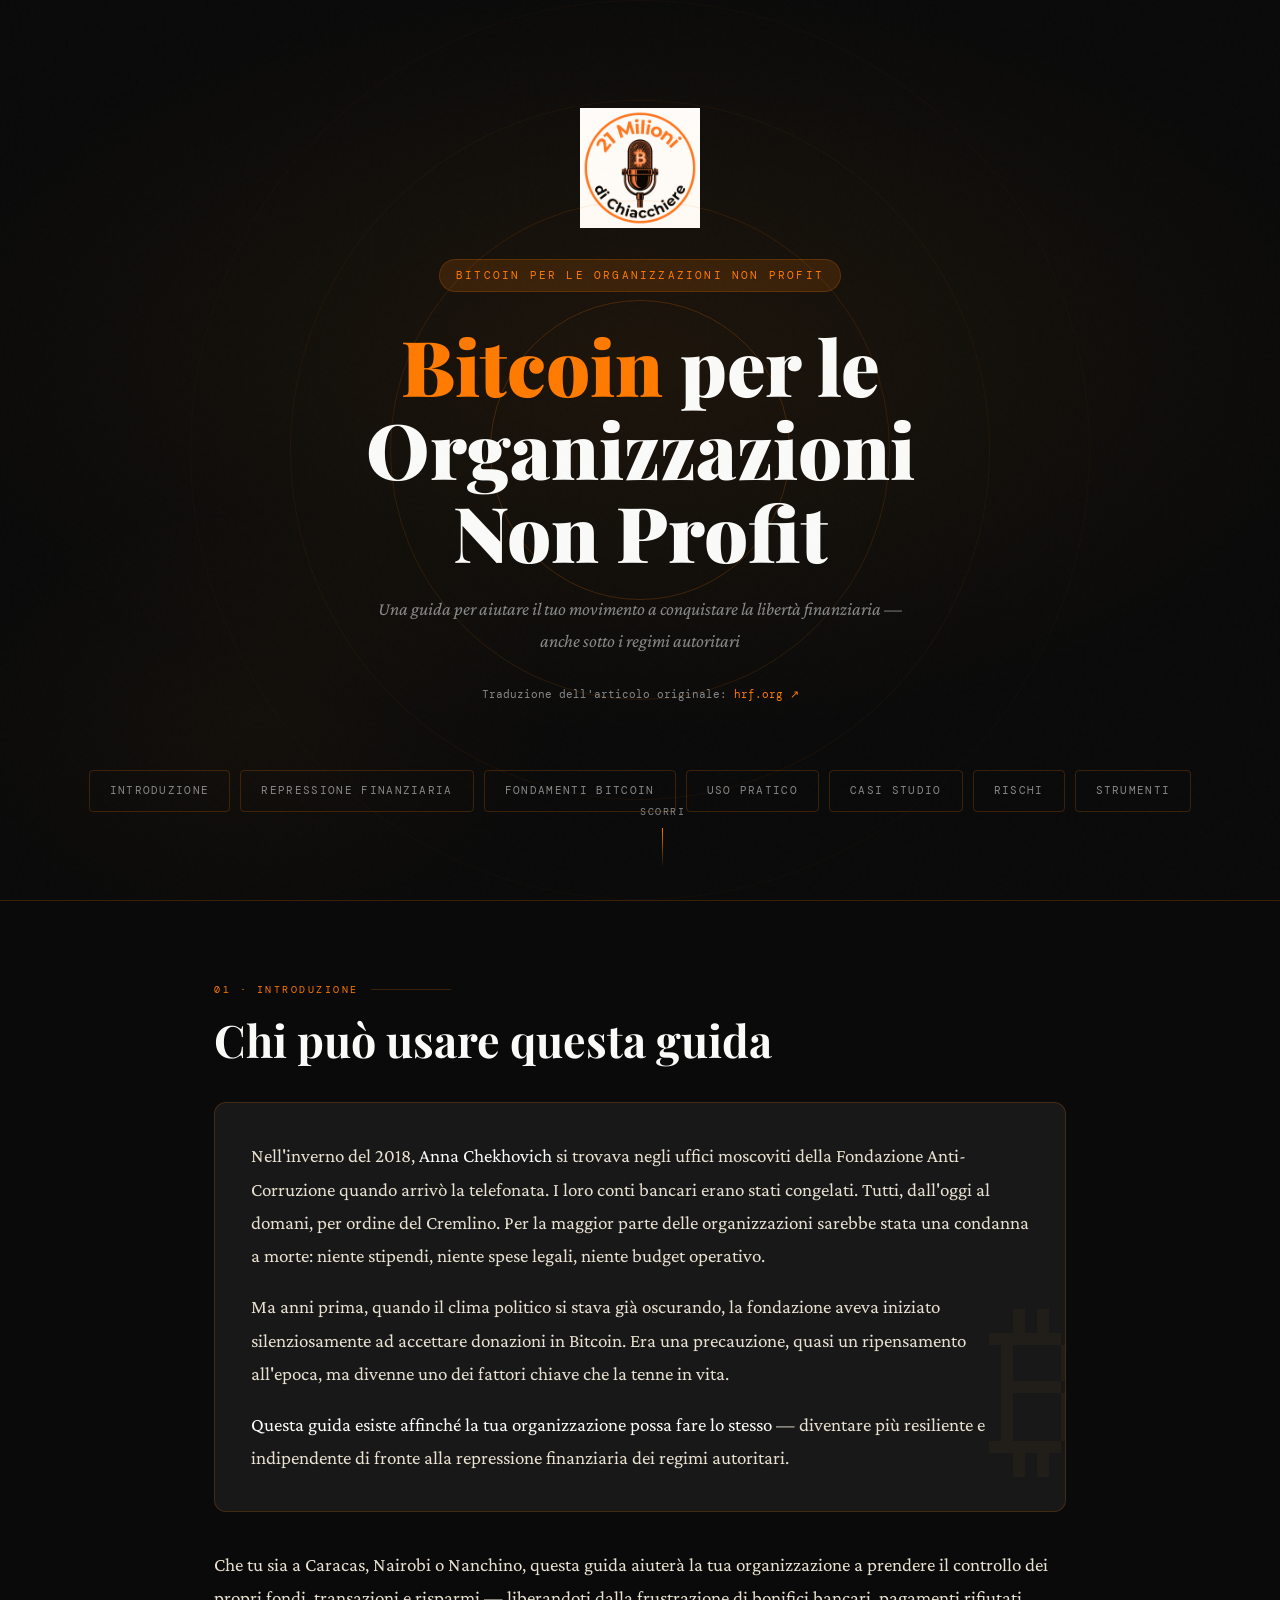
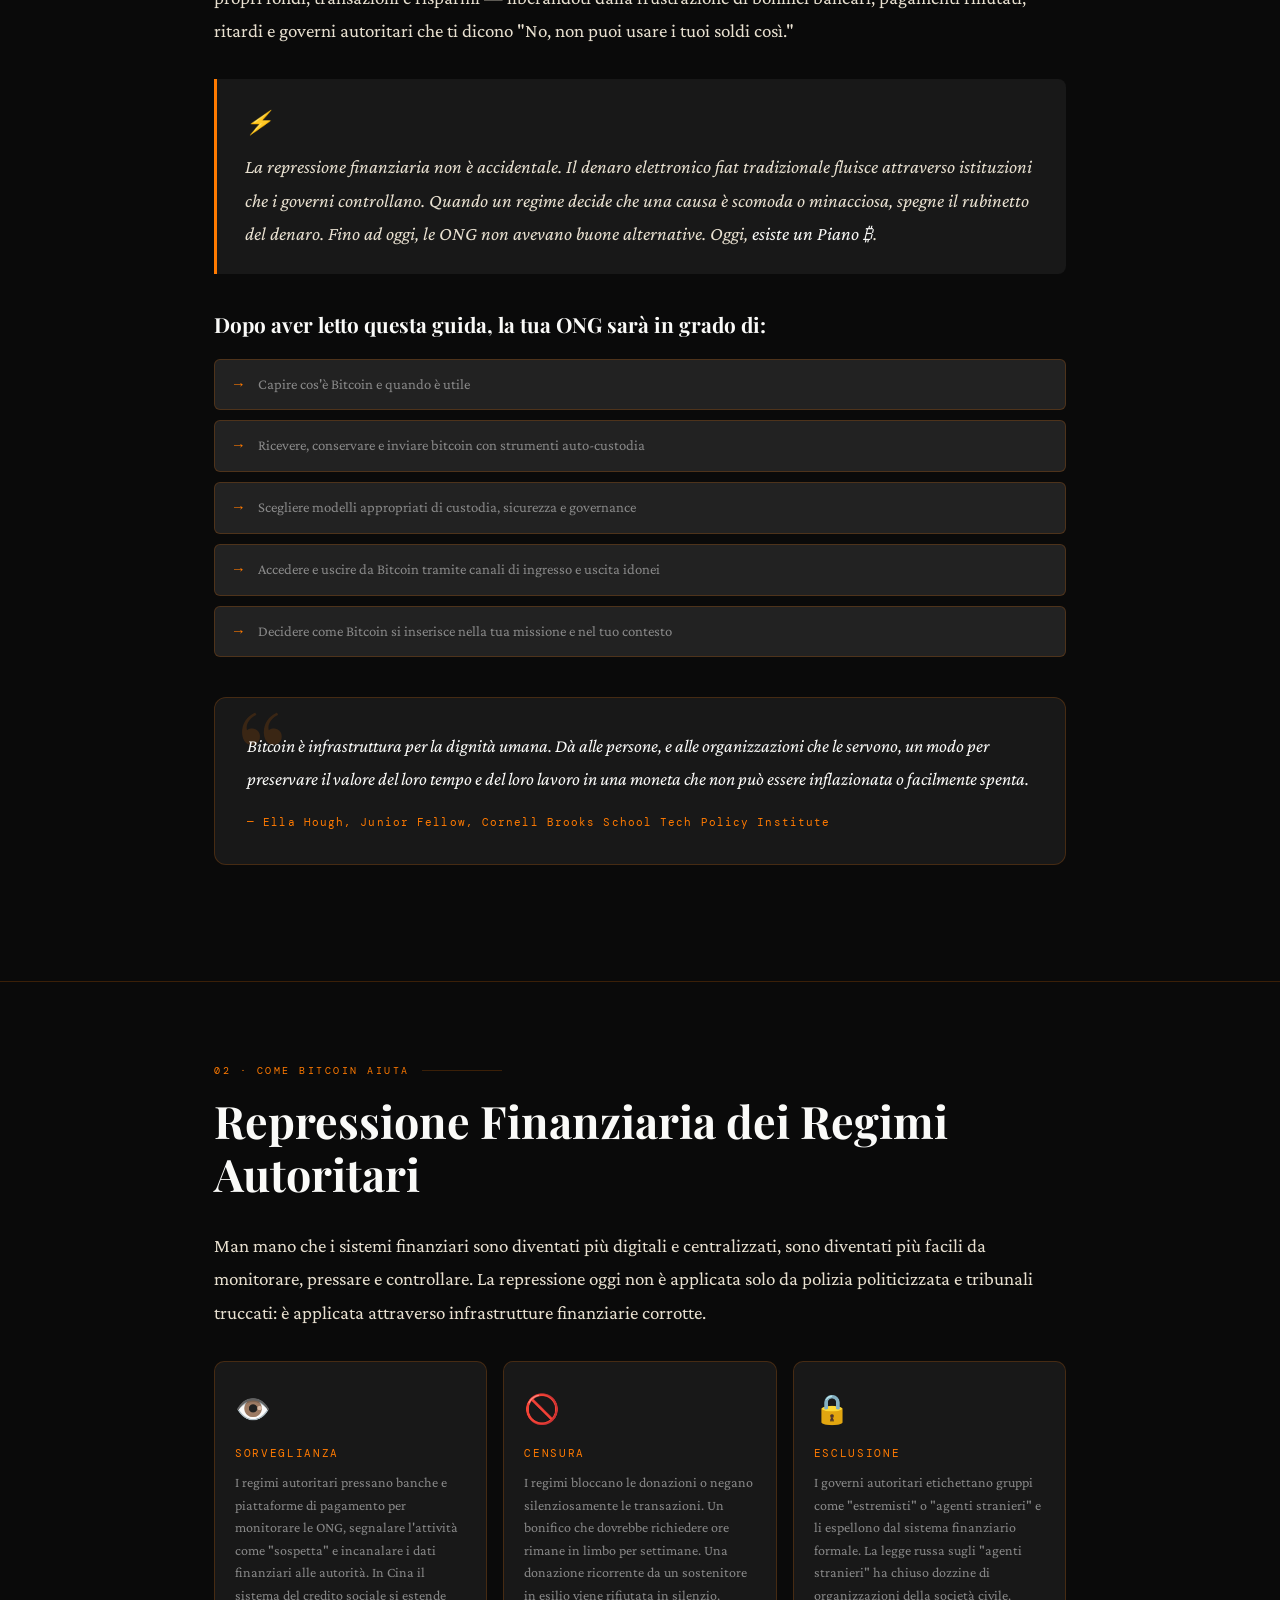
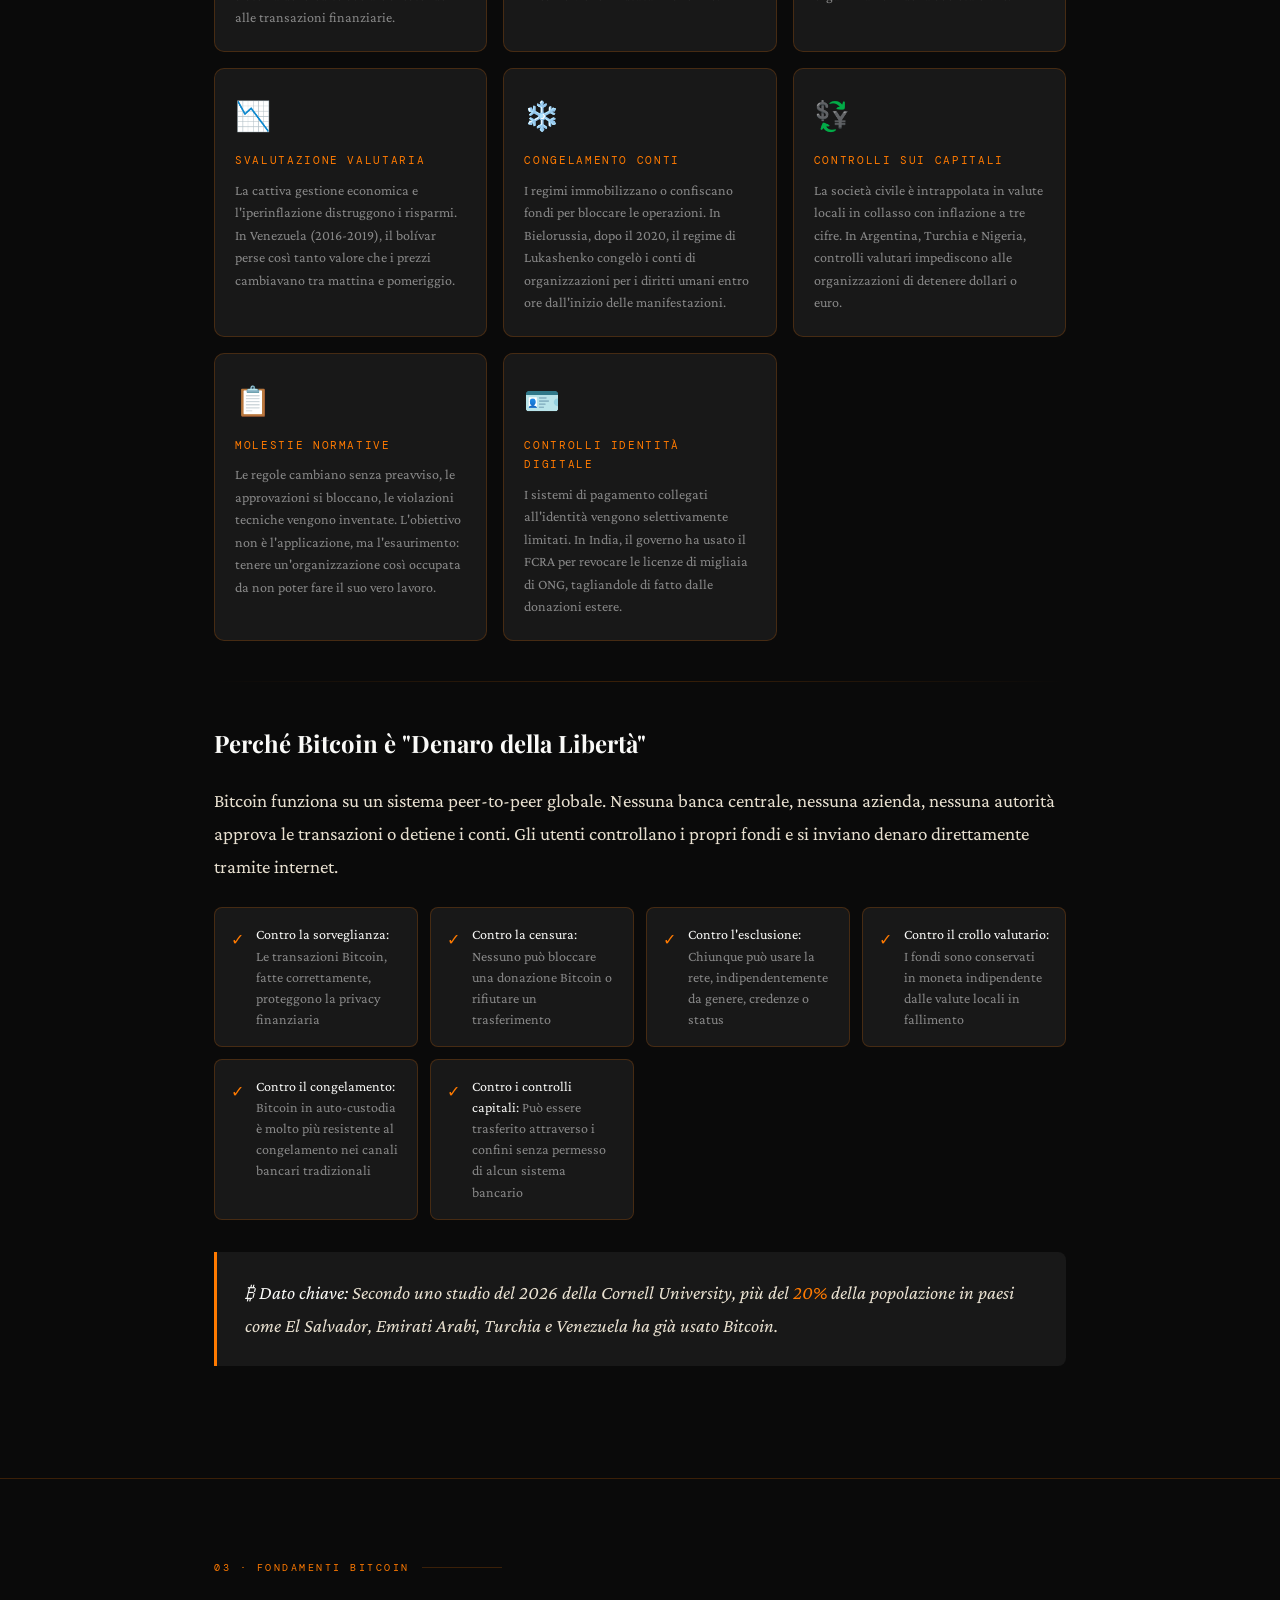
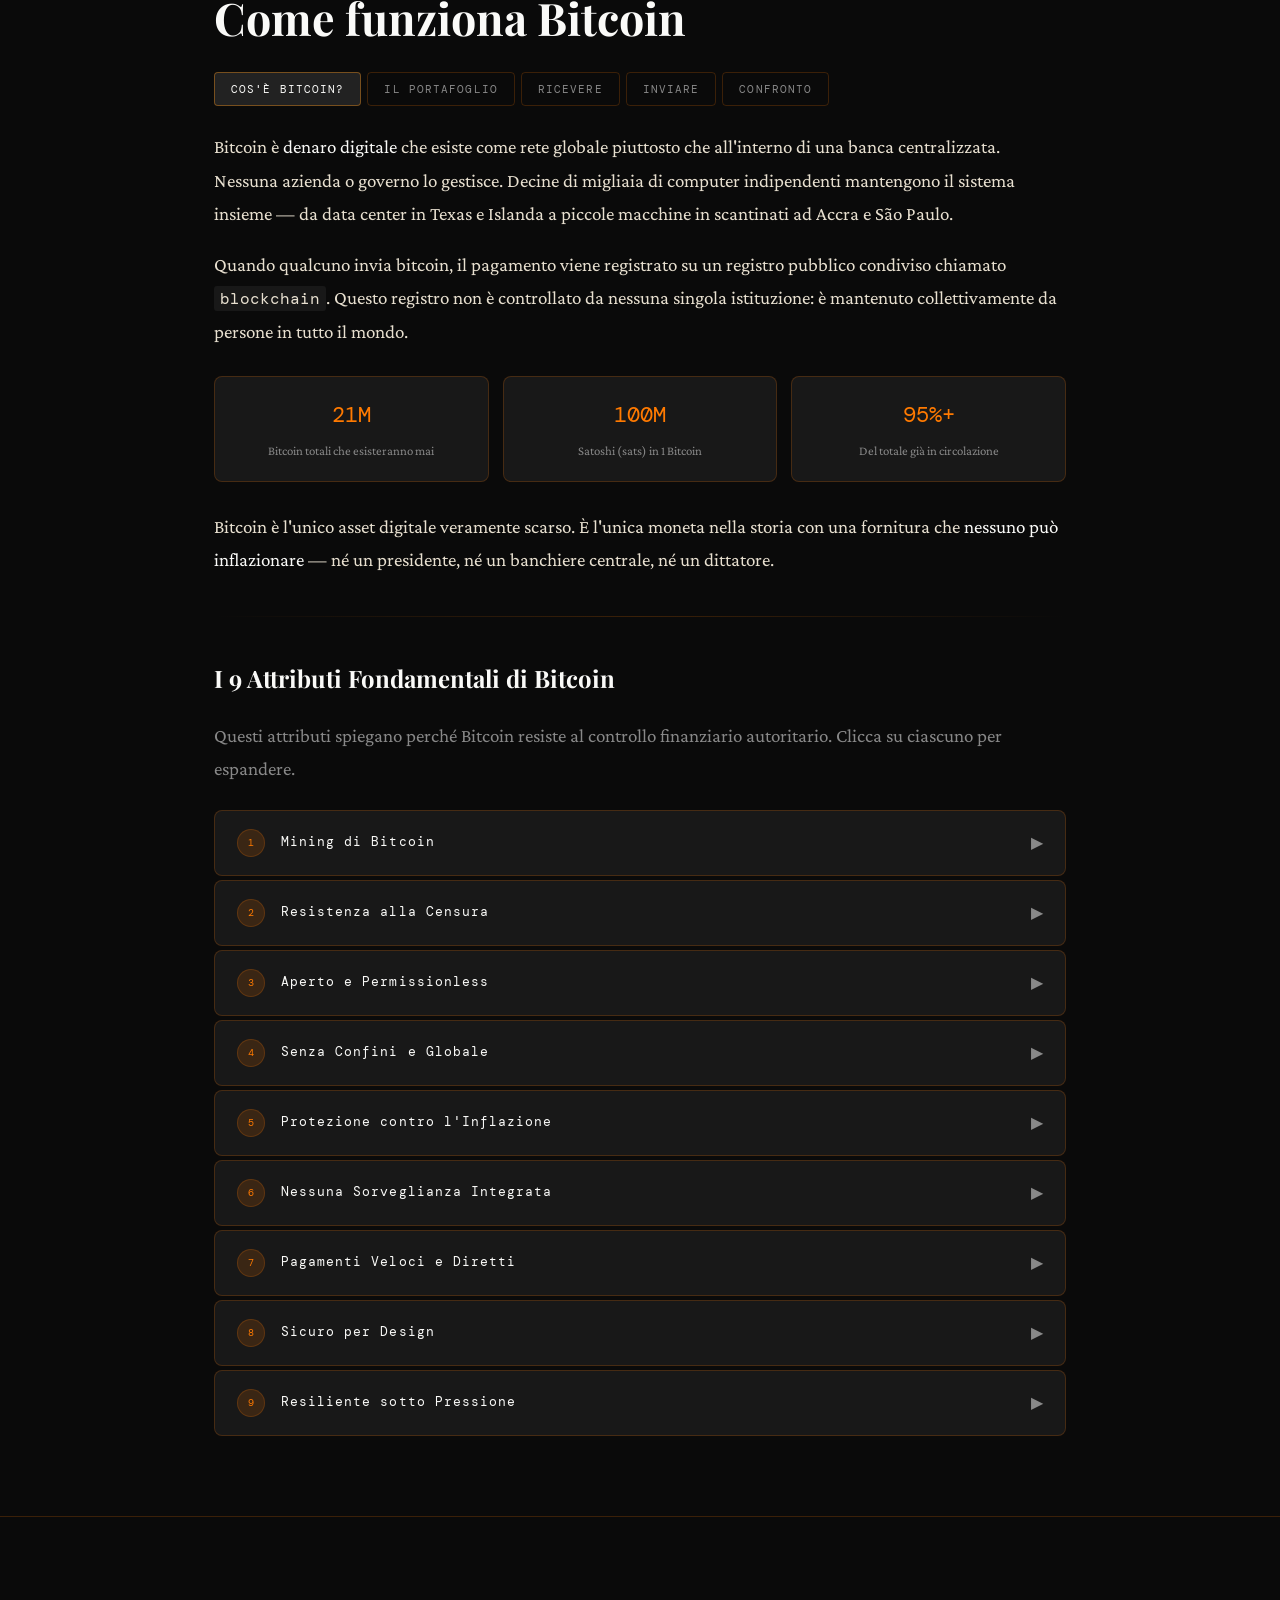
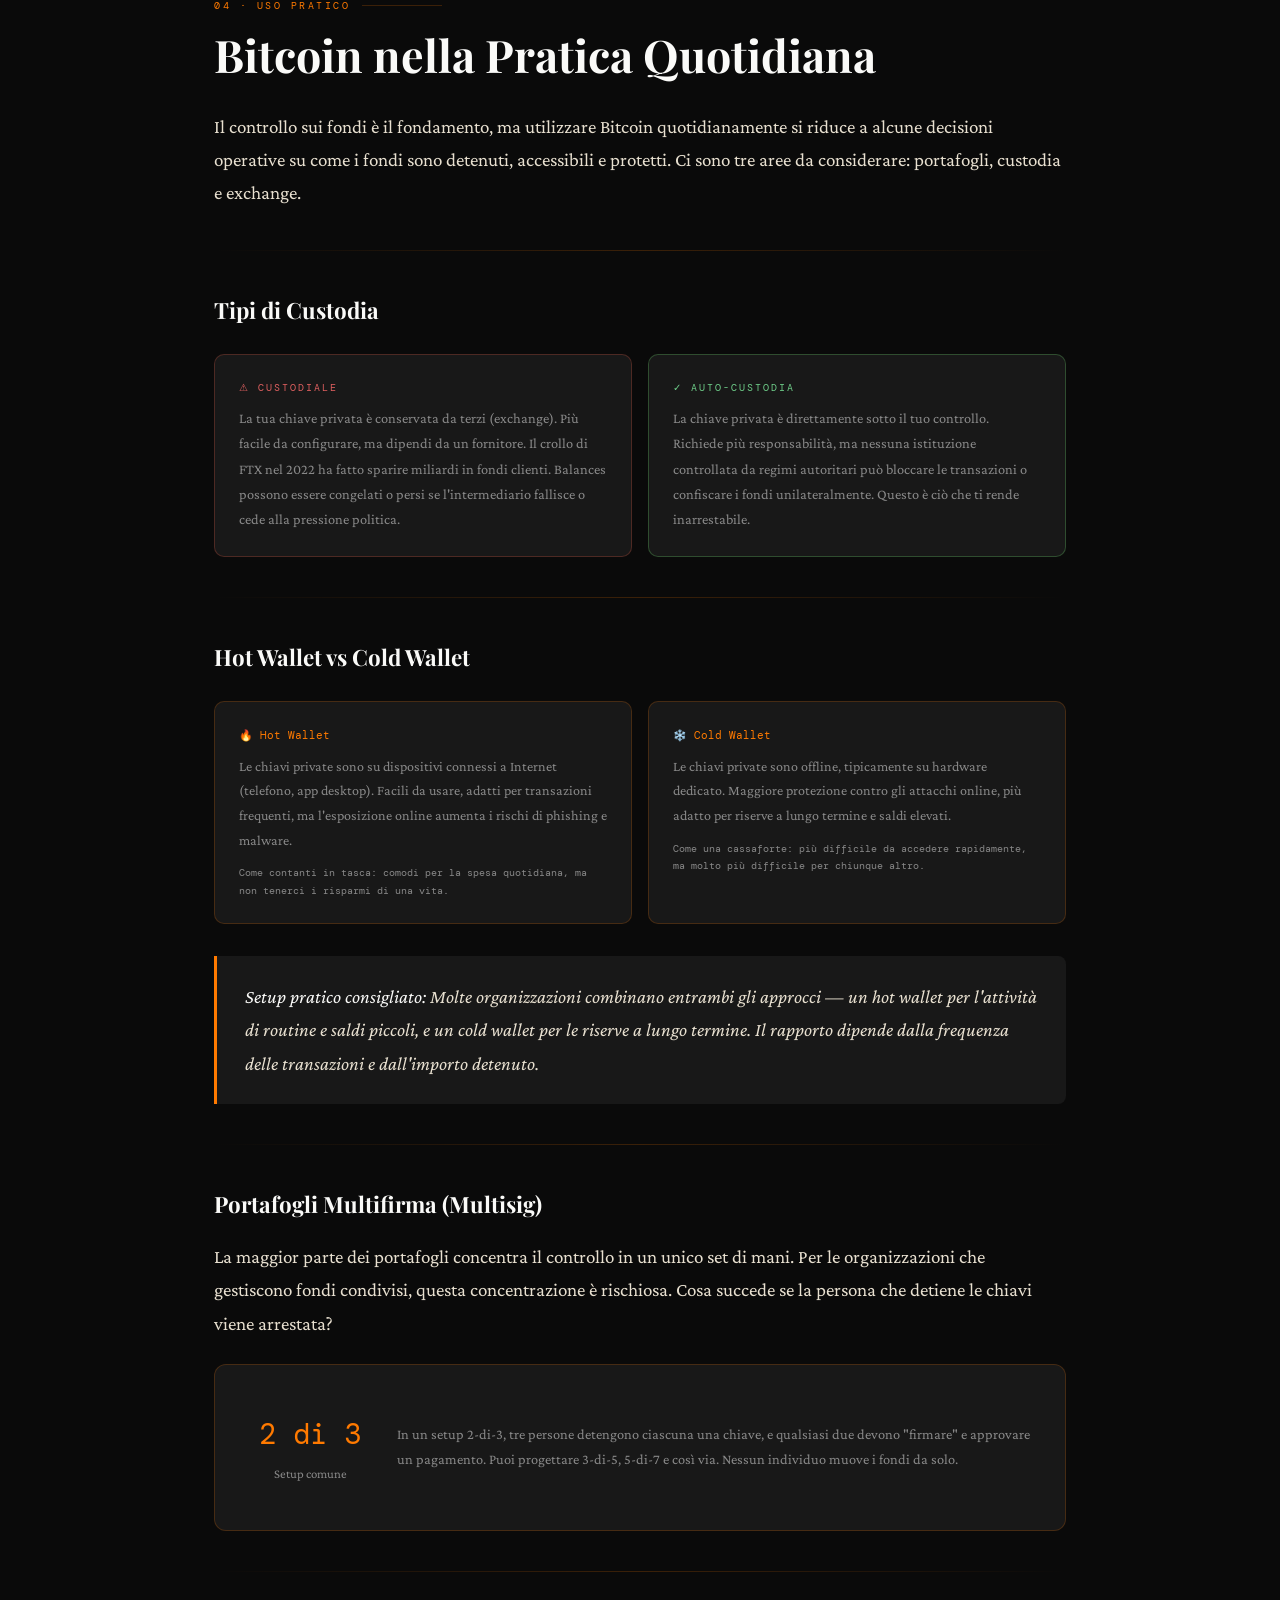
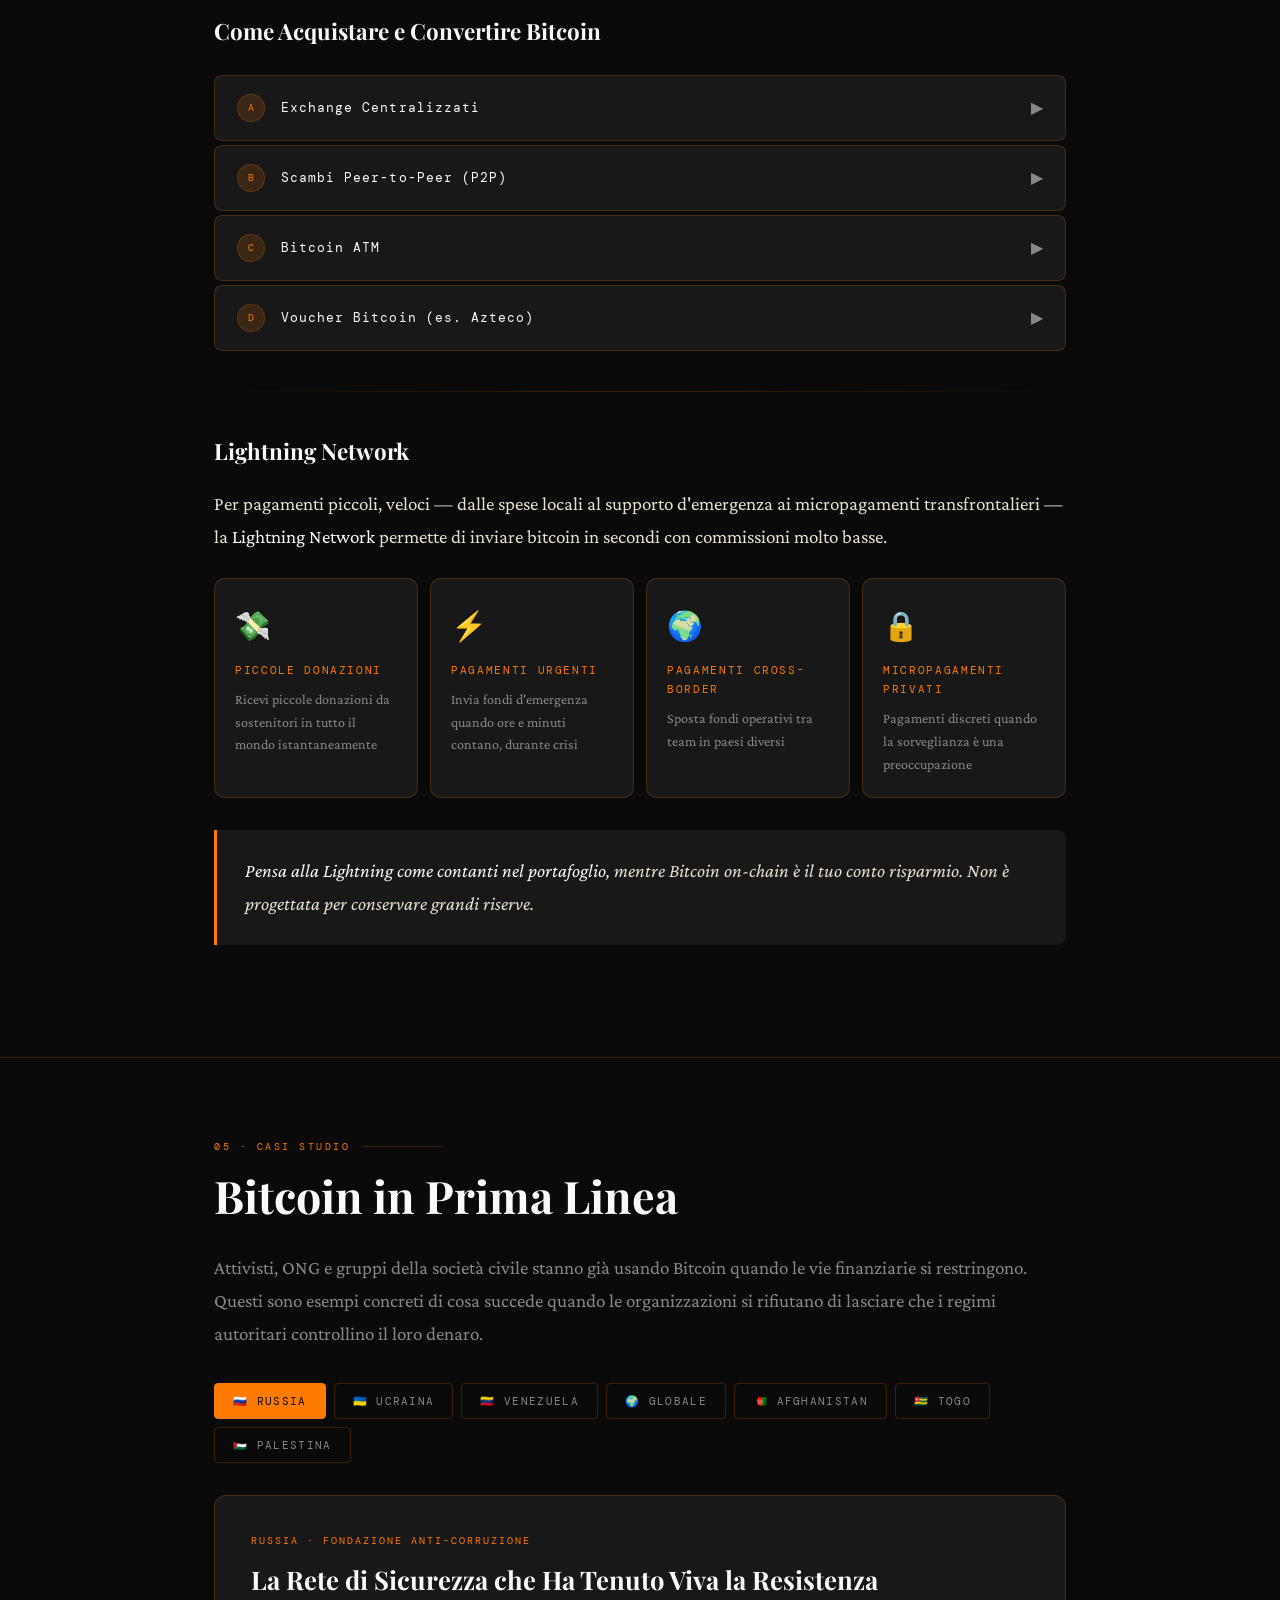
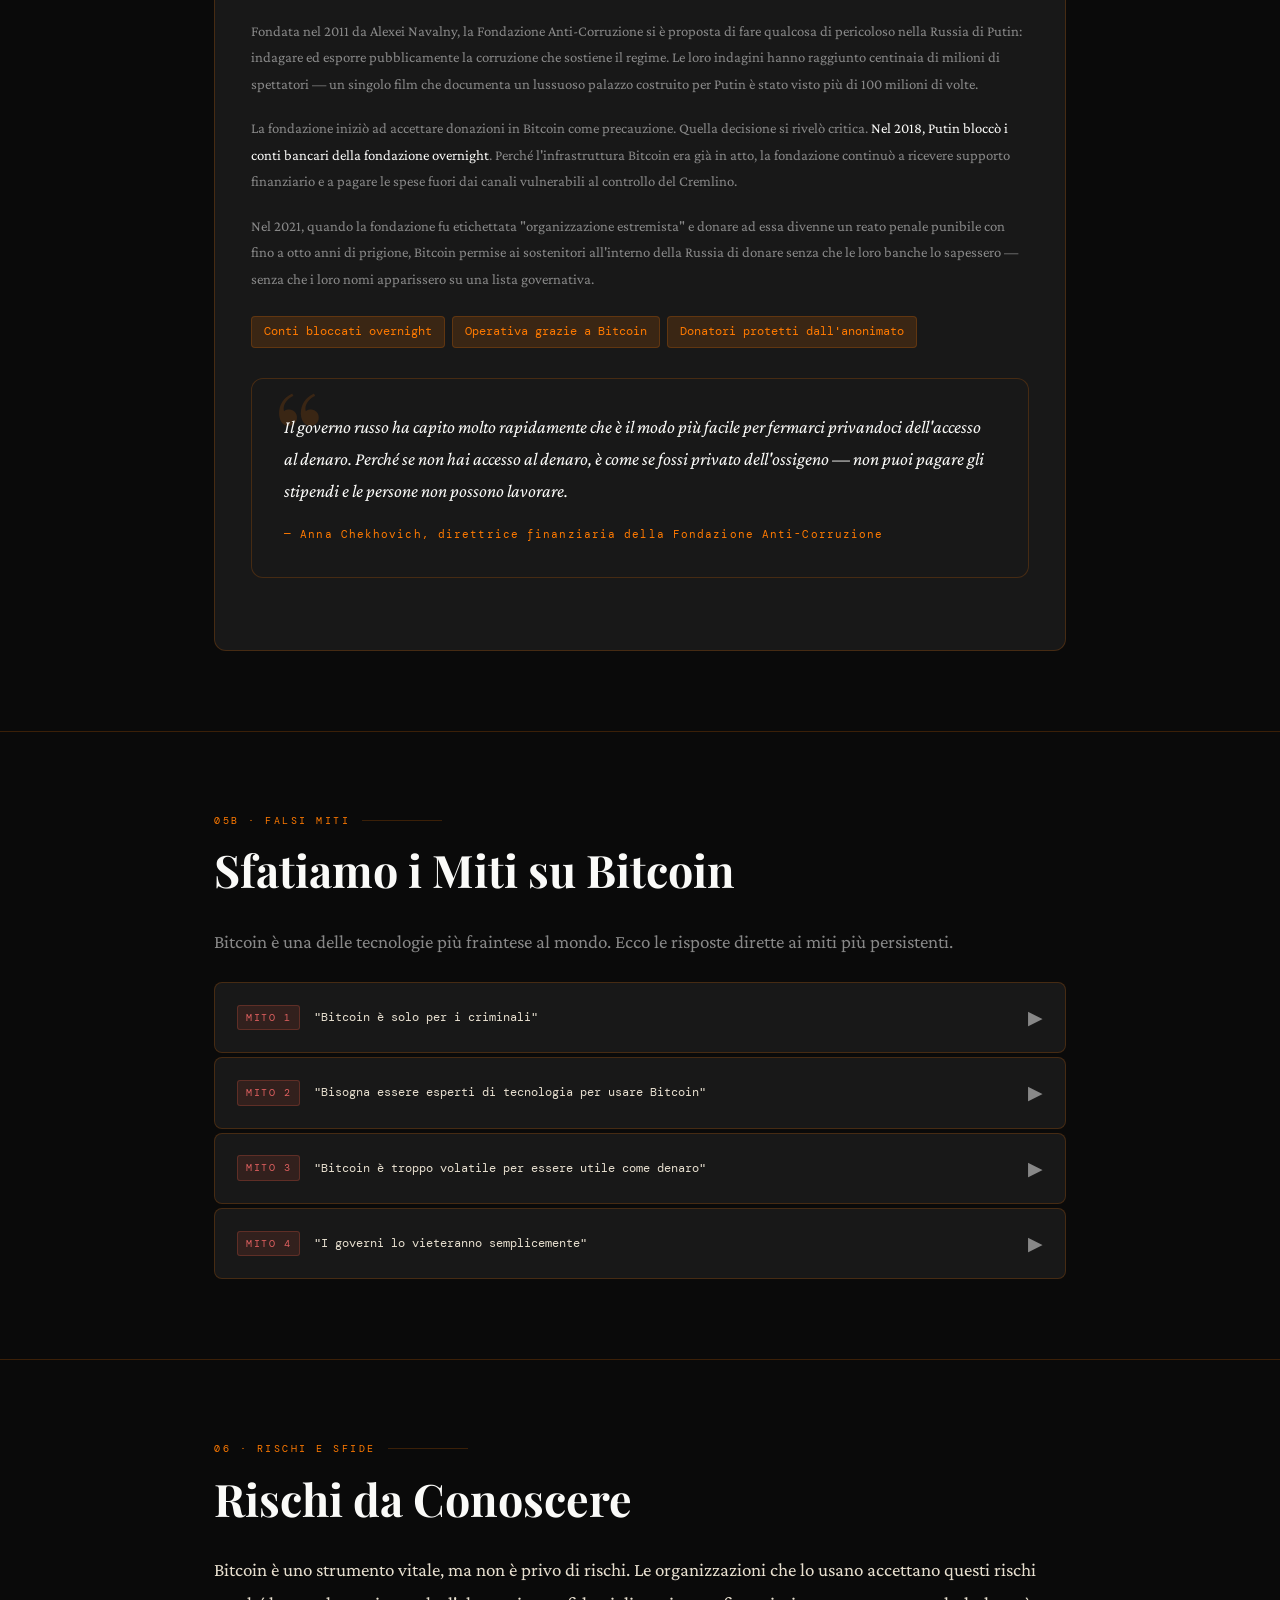
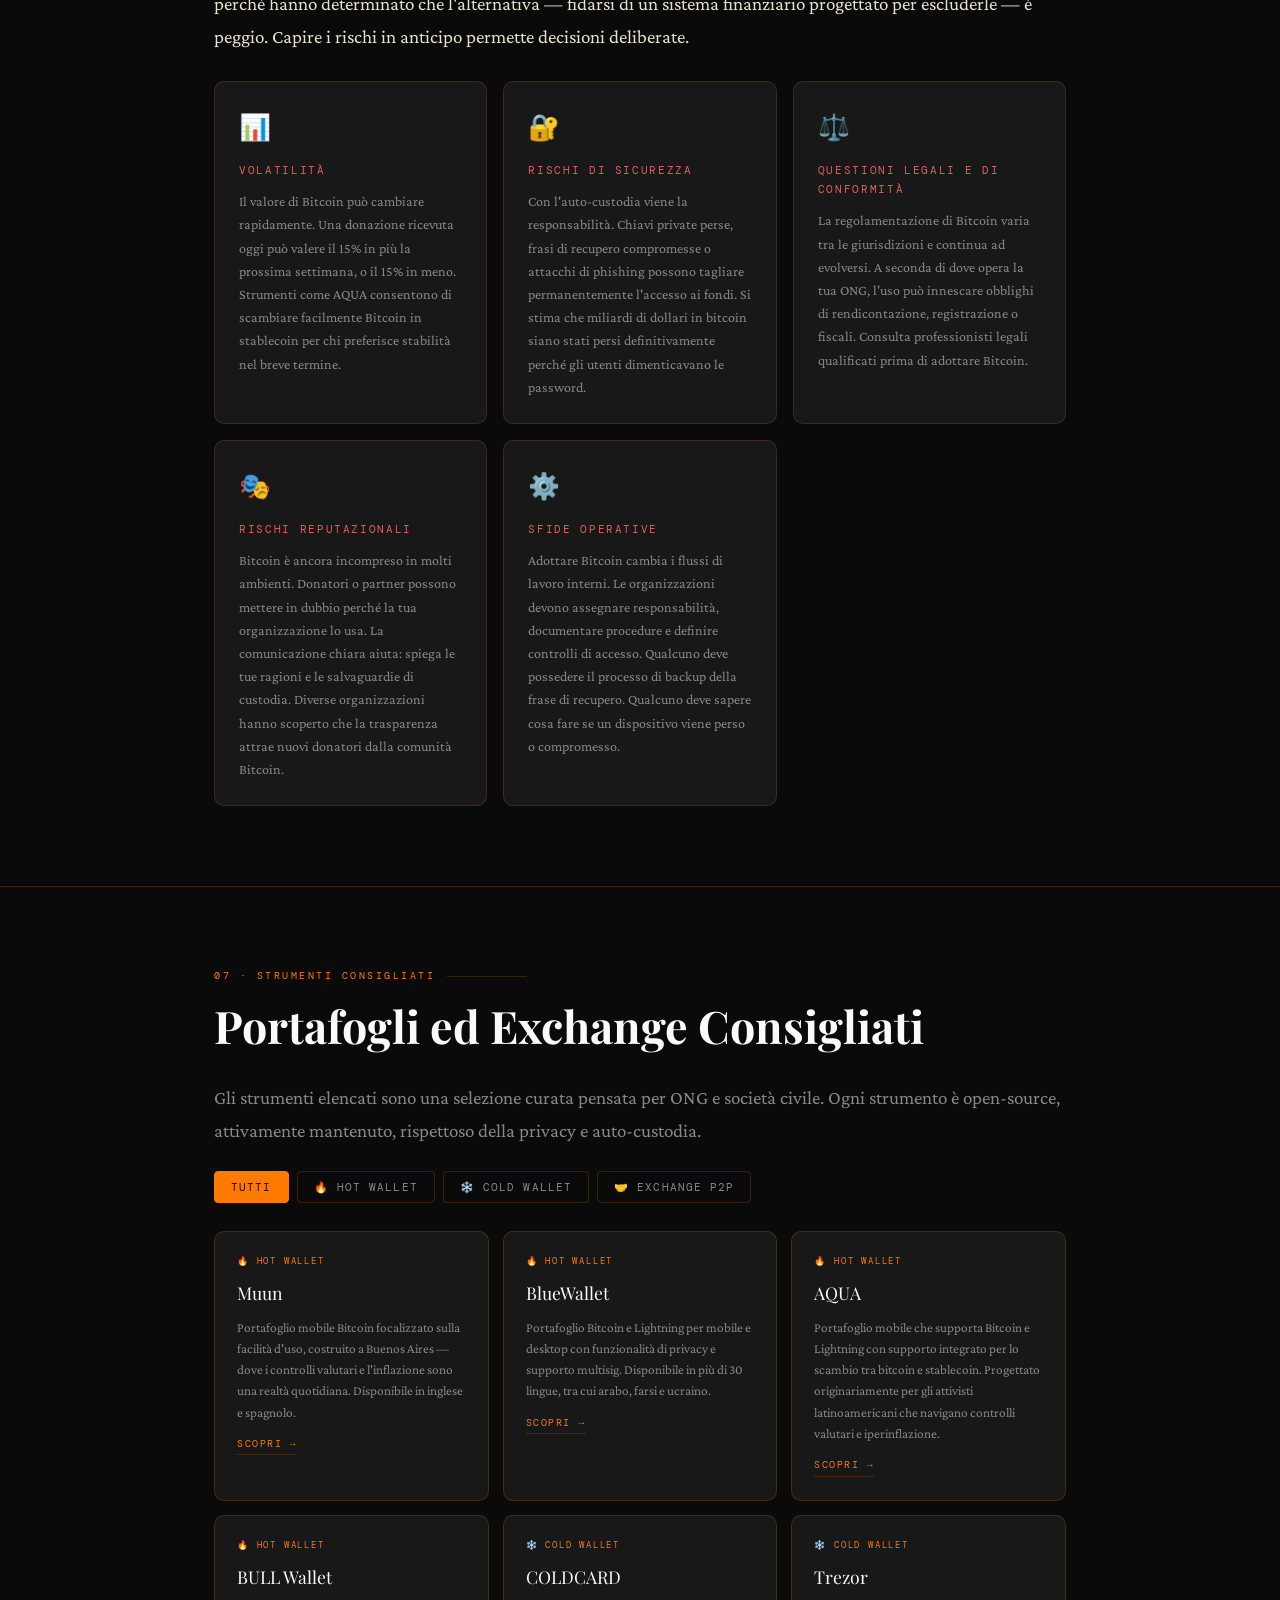
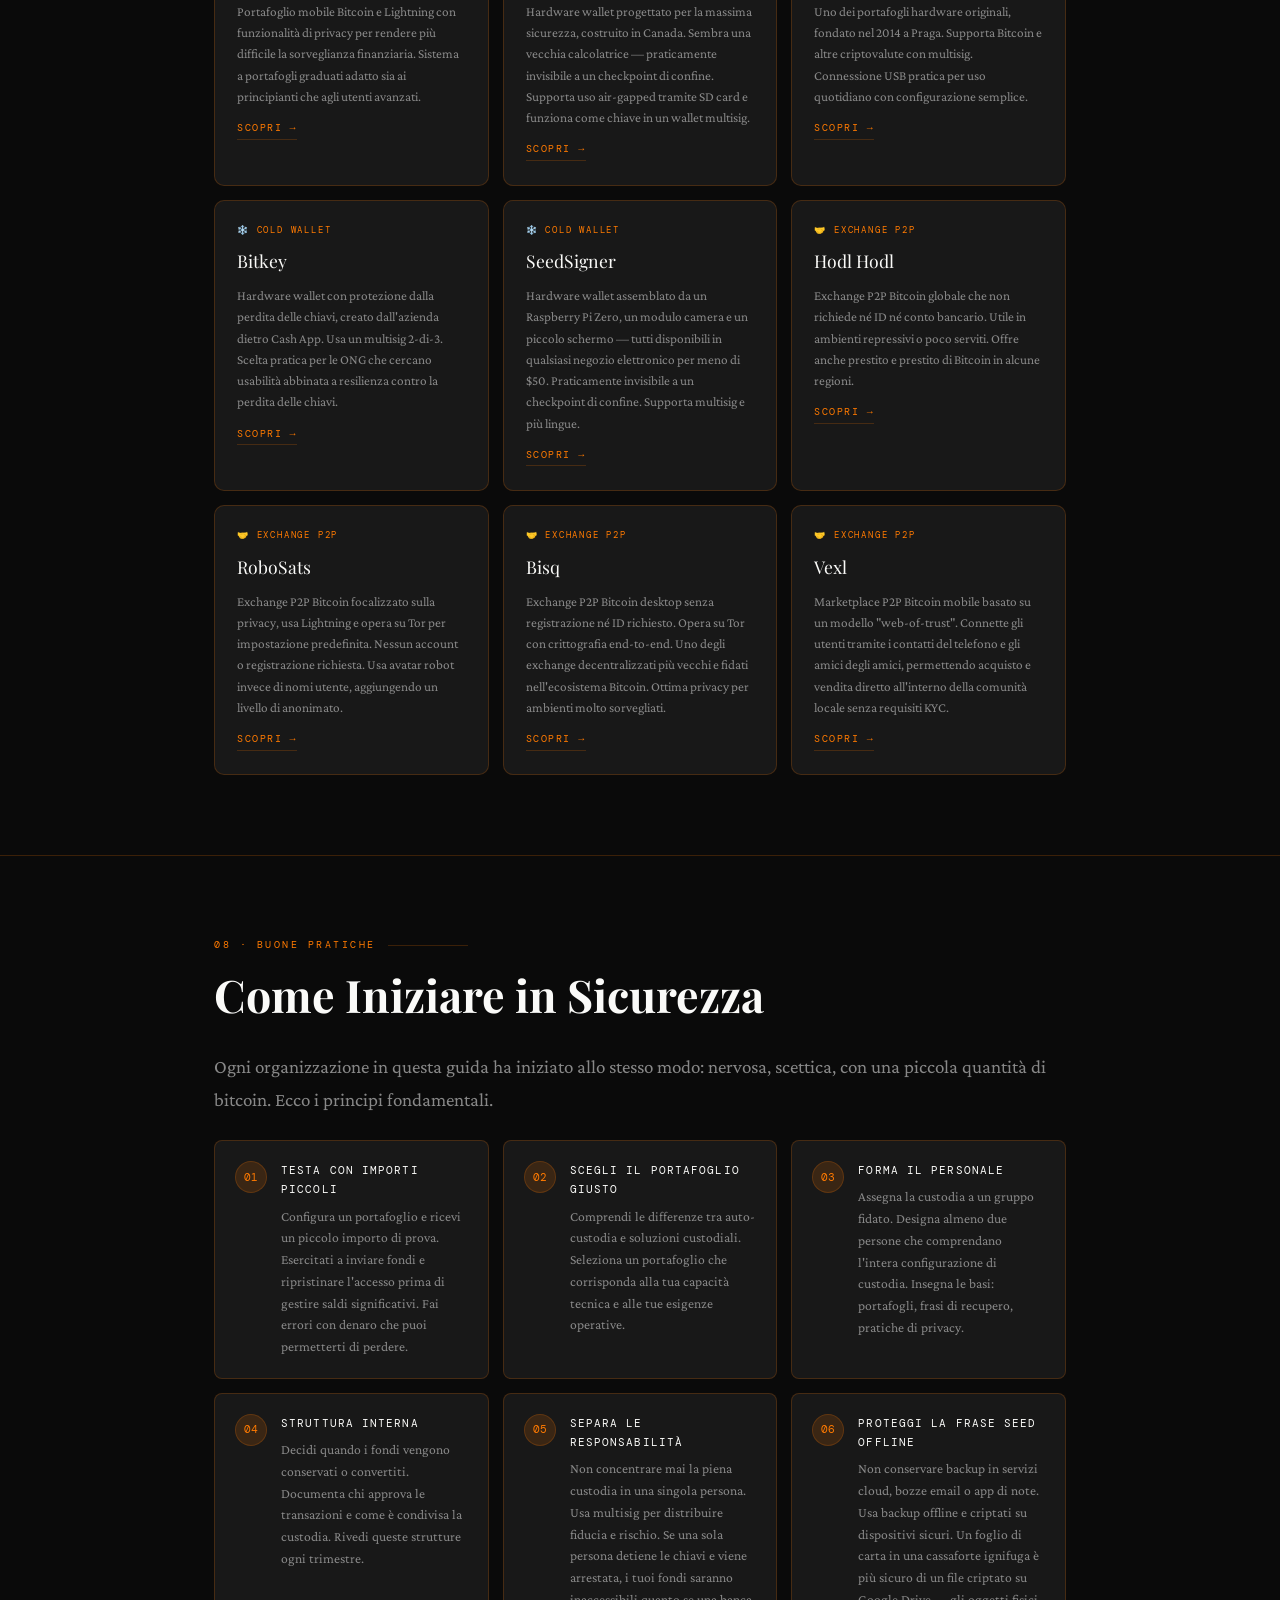
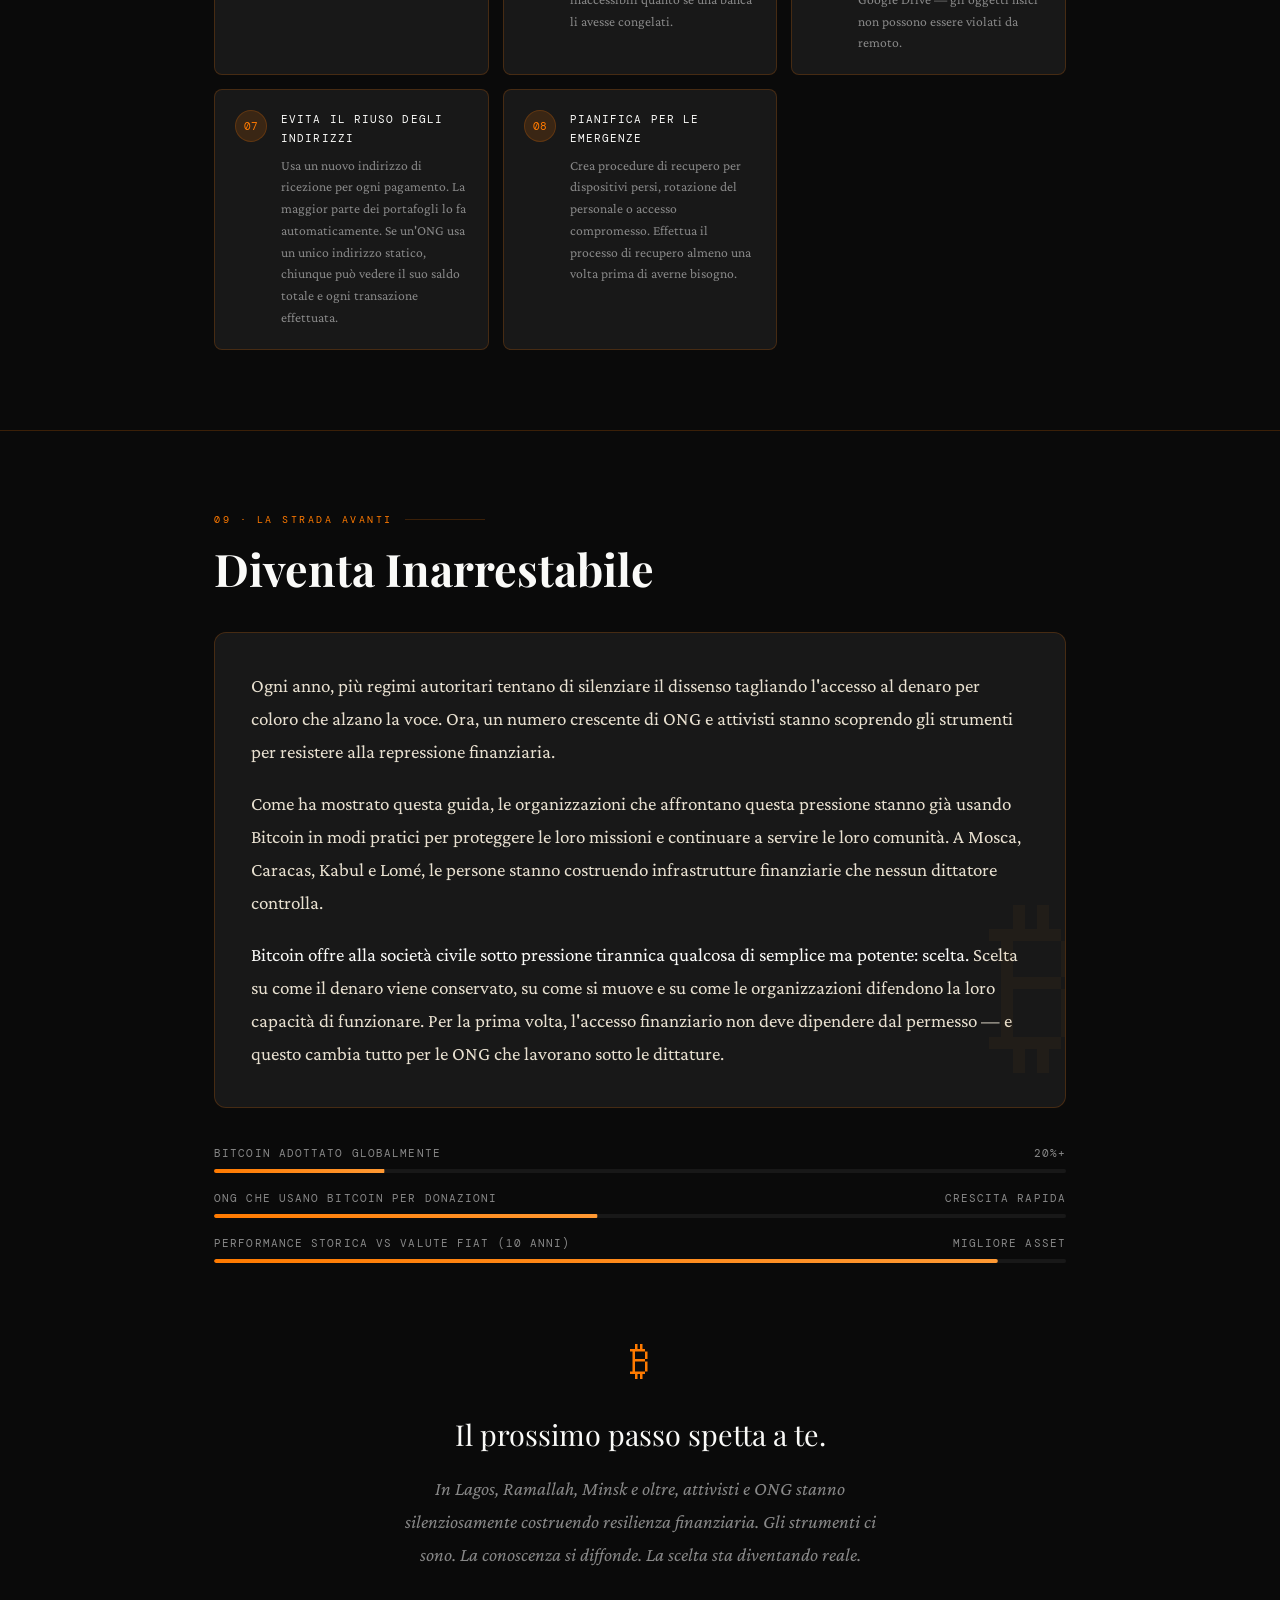
==== bitcoin-per-non-profit.html @ cdd96180 "bitcoin per non profit" ====
<!DOCTYPE html>
<html lang="it">
<head>
<meta charset="UTF-8">
<meta name="viewport" content="width=device-width, initial-scale=1.0">
<title>Bitcoin per le Organizzazioni Non Profit — Guida alla Libertà Finanziaria</title>
<link href="https://fonts.googleapis.com/css2?family=Playfair+Display:wght@400;700;900&family=DM+Mono:wght@300;400;500&family=Crimson+Pro:ital,wght@0,300;0,400;1,300&display=swap" rel="stylesheet">
<style>
  :root {
    --gold: #FF7A00;
    --gold-light: #FF9933;
    --gold-dim: rgba(255,122,0,0.15);
    --black: #0A0A0A;
    --dark: #111111;
    --surface: #181818;
    --surface2: #222222;
    --border: rgba(255,122,0,0.2);
    --text: #E8E0D0;
    --text-muted: #888;
    --white: #FAFAF8;
  }

  *, *::before, *::after { box-sizing: border-box; margin: 0; padding: 0; }

  html { scroll-behavior: smooth; }

  body {
    background: var(--black);
    color: var(--text);
    font-family: 'Crimson Pro', Georgia, serif;
    font-size: 19px;
    line-height: 1.75;
    overflow-x: hidden;
  }

  /* NOISE OVERLAY */
  body::before {
    content: '';
    position: fixed;
    inset: 0;
    background-image: url("data:image/svg+xml,%3Csvg viewBox='0 0 256 256' xmlns='http://www.w3.org/2000/svg'%3E%3Cfilter id='noise'%3E%3CfeTurbulence type='fractalNoise' baseFrequency='0.9' numOctaves='4' stitchTiles='stitch'/%3E%3C/filter%3E%3Crect width='100%25' height='100%25' filter='url(%23noise)' opacity='0.04'/%3E%3C/svg%3E");
    pointer-events: none;
    z-index: 9999;
    opacity: 0.4;
  }

  /* HERO */
  .hero {
    min-height: 100vh;
    display: flex;
    flex-direction: column;
    align-items: center;
    justify-content: center;
    position: relative;
    padding: 80px 24px 60px;
    text-align: center;
    overflow: hidden;
  }

  .hero-bg {
    position: absolute;
    inset: 0;
    background: 
      radial-gradient(ellipse 80% 60% at 50% 40%, rgba(247,147,26,0.08) 0%, transparent 70%),
      radial-gradient(ellipse 40% 40% at 20% 80%, rgba(247,147,26,0.04) 0%, transparent 60%);
  }

  .hero-rings {
    position: absolute;
    inset: 0;
    display: flex;
    align-items: center;
    justify-content: center;
    pointer-events: none;
  }

  .ring {
    position: absolute;
    border-radius: 50%;
    border: 1px solid var(--border);
    animation: pulse-ring 8s ease-in-out infinite;
  }
  .ring:nth-child(1) { width: 300px; height: 300px; animation-delay: 0s; }
  .ring:nth-child(2) { width: 500px; height: 500px; animation-delay: 1s; opacity: 0.6; }
  .ring:nth-child(3) { width: 700px; height: 700px; animation-delay: 2s; opacity: 0.3; }
  .ring:nth-child(4) { width: 900px; height: 900px; animation-delay: 3s; opacity: 0.15; }

  @keyframes pulse-ring {
    0%, 100% { transform: scale(1); opacity: var(--base-opacity, 0.5); }
    50% { transform: scale(1.03); }
  }

  .hero-badge {
    font-family: 'DM Mono', monospace;
    font-size: 11px;
    letter-spacing: 0.2em;
    text-transform: uppercase;
    color: var(--gold);
    border: 1px solid var(--border);
    padding: 6px 16px;
    border-radius: 20px;
    margin-bottom: 32px;
    background: var(--gold-dim);
    position: relative;
    z-index: 1;
    animation: fadeUp 0.8s ease forwards;
    opacity: 0;
  }

  .hero h1 {
    font-family: 'Playfair Display', serif;
    font-size: clamp(2.4rem, 6vw, 5rem);
    font-weight: 900;
    line-height: 1.08;
    color: var(--white);
    position: relative;
    z-index: 1;
    animation: fadeUp 0.8s ease 0.2s forwards;
    opacity: 0;
    max-width: 820px;
  }

  .hero h1 span { color: var(--gold); }

  .hero-subtitle {
    font-size: 1.15rem;
    color: var(--text-muted);
    margin-top: 20px;
    max-width: 560px;
    font-style: italic;
    position: relative;
    z-index: 1;
    animation: fadeUp 0.8s ease 0.4s forwards;
    opacity: 0;
  }

  .hero-source {
    font-family: 'DM Mono', monospace;
    font-size: 11px;
    color: var(--text-muted);
    margin-top: 10px;
    position: relative;
    z-index: 1;
    animation: fadeUp 0.8s ease 0.5s forwards;
    opacity: 0;
  }

  .hero-source a { color: var(--gold); text-decoration: none; }

  .hero-nav {
    display: flex;
    flex-wrap: wrap;
    gap: 10px;
    justify-content: center;
    margin-top: 48px;
    position: relative;
    z-index: 1;
    animation: fadeUp 0.8s ease 0.6s forwards;
    opacity: 0;
  }

  .nav-pill {
    font-family: 'DM Mono', monospace;
    font-size: 11px;
    letter-spacing: 0.12em;
    text-transform: uppercase;
    padding: 10px 20px;
    border: 1px solid var(--border);
    border-radius: 4px;
    color: var(--text-muted);
    text-decoration: none;
    background: var(--surface);
    transition: all 0.25s;
    cursor: pointer;
    background: none;
  }
  .nav-pill:hover { color: var(--gold); border-color: var(--gold); background: var(--gold-dim); }

  /* SCROLL INDICATOR */
  .scroll-hint {
    position: absolute;
    bottom: 32px;
    left: 50%;
    transform: translateX(-50%);
    display: flex;
    flex-direction: column;
    align-items: center;
    gap: 8px;
    animation: fadeUp 1s ease 1s forwards;
    opacity: 0;
    z-index: 1;
  }
  .scroll-hint span { font-family: 'DM Mono', monospace; font-size: 10px; letter-spacing: 0.15em; color: var(--text-muted); text-transform: uppercase; }
  .scroll-line { width: 1px; height: 40px; background: linear-gradient(to bottom, var(--gold), transparent); animation: scroll-pulse 2s ease-in-out infinite; }
  @keyframes scroll-pulse { 0%, 100% { opacity: 0.3; } 50% { opacity: 1; } }

  @keyframes fadeUp {
    from { opacity: 0; transform: translateY(20px); }
    to { opacity: 1; transform: translateY(0); }
  }

  /* LAYOUT */
  .container { max-width: 900px; margin: 0 auto; padding: 0 24px; }
  .section { padding: 80px 0; border-top: 1px solid var(--border); }
  .section-label {
    font-family: 'DM Mono', monospace;
    font-size: 10px;
    letter-spacing: 0.25em;
    text-transform: uppercase;
    color: var(--gold);
    margin-bottom: 14px;
    display: flex;
    align-items: center;
    gap: 12px;
  }
  .section-label::after { content: ''; flex: 1; height: 1px; background: var(--border); max-width: 80px; }

  .section-title {
    font-family: 'Playfair Display', serif;
    font-size: clamp(1.8rem, 4vw, 2.8rem);
    font-weight: 700;
    color: var(--white);
    margin-bottom: 28px;
    line-height: 1.2;
  }

  /* CALLOUT BOX */
  .callout {
    background: var(--surface);
    border-left: 3px solid var(--gold);
    padding: 24px 28px;
    border-radius: 0 8px 8px 0;
    margin: 32px 0;
    font-style: italic;
    color: var(--text);
    position: relative;
  }
  .callout-icon { font-size: 1.4rem; margin-bottom: 8px; }

  /* QUOTE */
  .quote-block {
    background: var(--surface);
    border: 1px solid var(--border);
    border-radius: 12px;
    padding: 32px;
    margin: 36px 0;
    position: relative;
    overflow: hidden;
  }
  .quote-block::before {
    content: '\201C';
    position: absolute;
    top: -10px;
    left: 20px;
    font-family: 'Playfair Display', serif;
    font-size: 8rem;
    color: var(--gold-dim);
    line-height: 1;
  }
  .quote-text { font-size: 1.15rem; font-style: italic; position: relative; z-index: 1; color: var(--white); }
  .quote-author { font-family: 'DM Mono', monospace; font-size: 11px; color: var(--gold); margin-top: 16px; letter-spacing: 0.1em; }

  /* REPRESSION GRID */
  .repression-grid {
    display: grid;
    grid-template-columns: repeat(auto-fill, minmax(240px, 1fr));
    gap: 16px;
    margin-top: 32px;
  }

  .repression-card {
    background: var(--surface);
    border: 1px solid var(--border);
    border-radius: 10px;
    padding: 22px 20px;
    transition: all 0.3s;
    cursor: default;
  }
  .repression-card:hover { border-color: var(--gold); transform: translateY(-3px); background: var(--surface2); }
  .repression-icon { font-size: 1.8rem; margin-bottom: 10px; }
  .repression-title { font-family: 'DM Mono', monospace; font-size: 11px; letter-spacing: 0.15em; text-transform: uppercase; color: var(--gold); margin-bottom: 8px; }
  .repression-text { font-size: 0.88rem; color: var(--text-muted); line-height: 1.6; }

  /* ATTRIBUTES */
  .attributes-list { margin-top: 24px; display: flex; flex-direction: column; gap: 4px; }

  .attr-item {
    background: var(--surface);
    border: 1px solid var(--border);
    border-radius: 8px;
    overflow: hidden;
    transition: border-color 0.2s;
  }
  .attr-item:hover { border-color: rgba(247,147,26,0.4); }
  .attr-item.open { border-color: var(--gold); }

  .attr-header {
    display: flex;
    align-items: center;
    gap: 16px;
    padding: 18px 22px;
    cursor: pointer;
    user-select: none;
  }
  .attr-num {
    font-family: 'DM Mono', monospace;
    font-size: 10px;
    color: var(--gold);
    background: var(--gold-dim);
    border: 1px solid var(--border);
    width: 28px;
    height: 28px;
    border-radius: 50%;
    display: flex;
    align-items: center;
    justify-content: center;
    flex-shrink: 0;
  }
  .attr-title-text { font-family: 'DM Mono', monospace; font-size: 13px; letter-spacing: 0.08em; color: var(--white); flex: 1; }
  .attr-arrow { color: var(--text-muted); font-size: 1rem; transition: transform 0.3s; flex-shrink: 0; }
  .attr-item.open .attr-arrow { transform: rotate(90deg); color: var(--gold); }

  .attr-body {
    max-height: 0;
    overflow: hidden;
    transition: max-height 0.4s ease;
  }
  .attr-item.open .attr-body { max-height: 400px; }
  .attr-content { padding: 0 22px 20px 66px; font-size: 0.9rem; color: var(--text-muted); line-height: 1.7; }

  /* FREEDOM MONEY */
  .freedom-grid {
    display: grid;
    grid-template-columns: repeat(auto-fill, minmax(200px, 1fr));
    gap: 12px;
    margin: 24px 0;
  }
  .freedom-item {
    background: var(--surface);
    border: 1px solid var(--border);
    border-radius: 8px;
    padding: 16px;
    display: flex;
    align-items: flex-start;
    gap: 12px;
    transition: all 0.25s;
  }
  .freedom-item:hover { border-color: var(--gold); }
  .freedom-check { color: var(--gold); font-size: 1rem; flex-shrink: 0; margin-top: 2px; }
  .freedom-text { font-size: 0.88rem; color: var(--text-muted); line-height: 1.5; }

  /* CASE STUDIES */
  .cases-nav {
    display: flex;
    flex-wrap: wrap;
    gap: 8px;
    margin-bottom: 32px;
  }
  .case-tab {
    font-family: 'DM Mono', monospace;
    font-size: 11px;
    letter-spacing: 0.12em;
    text-transform: uppercase;
    padding: 10px 18px;
    border: 1px solid var(--border);
    border-radius: 4px;
    background: none;
    color: var(--text-muted);
    cursor: pointer;
    transition: all 0.25s;
  }
  .case-tab.active, .case-tab:hover { background: var(--gold); color: var(--black); border-color: var(--gold); }

  .case-panel { display: none; animation: fadeIn 0.4s ease; }
  .case-panel.active { display: block; }

  @keyframes fadeIn { from { opacity: 0; } to { opacity: 1; } }

  .case-card {
    background: var(--surface);
    border: 1px solid var(--border);
    border-radius: 12px;
    padding: 36px;
  }
  .case-country {
    font-family: 'DM Mono', monospace;
    font-size: 10px;
    letter-spacing: 0.2em;
    text-transform: uppercase;
    color: var(--gold);
    margin-bottom: 8px;
  }
  .case-title {
    font-family: 'Playfair Display', serif;
    font-size: 1.6rem;
    font-weight: 700;
    color: var(--white);
    margin-bottom: 16px;
  }
  .case-body { font-size: 0.92rem; color: var(--text-muted); line-height: 1.8; }
  .case-body p + p { margin-top: 14px; }
  .case-stat {
    display: inline-block;
    background: var(--gold-dim);
    border: 1px solid var(--border);
    border-radius: 4px;
    padding: 4px 12px;
    font-family: 'DM Mono', monospace;
    font-size: 12px;
    color: var(--gold);
    margin: 6px 4px 6px 0;
  }

  /* RISKS */
  .risks-grid {
    display: grid;
    grid-template-columns: repeat(auto-fill, minmax(260px, 1fr));
    gap: 16px;
    margin-top: 28px;
  }
  .risk-card {
    background: var(--surface);
    border: 1px solid rgba(200, 80, 60, 0.25);
    border-radius: 10px;
    padding: 24px;
    transition: border-color 0.25s;
  }
  .risk-card:hover { border-color: rgba(200, 80, 60, 0.6); }
  .risk-icon { font-size: 1.6rem; margin-bottom: 10px; }
  .risk-title { font-family: 'DM Mono', monospace; font-size: 11px; letter-spacing: 0.15em; text-transform: uppercase; color: #E06060; margin-bottom: 10px; }
  .risk-text { font-size: 0.88rem; color: var(--text-muted); line-height: 1.65; }

  /* MYTHS */
  .myths-list { display: flex; flex-direction: column; gap: 4px; margin-top: 24px; }
  .myth-item { background: var(--surface); border: 1px solid var(--border); border-radius: 8px; overflow: hidden; }
  .myth-header {
    display: flex;
    align-items: center;
    gap: 14px;
    padding: 18px 22px;
    cursor: pointer;
    user-select: none;
  }
  .myth-label {
    font-family: 'DM Mono', monospace;
    font-size: 10px;
    letter-spacing: 0.15em;
    text-transform: uppercase;
    background: rgba(200, 80, 60, 0.15);
    border: 1px solid rgba(200, 80, 60, 0.3);
    color: #E06060;
    padding: 3px 8px;
    border-radius: 3px;
    flex-shrink: 0;
  }
  .myth-question { font-family: 'DM Mono', monospace; font-size: 12px; color: var(--text); flex: 1; }
  .myth-arrow { color: var(--text-muted); transition: transform 0.3s; flex-shrink: 0; }
  .myth-item.open .myth-arrow { transform: rotate(90deg); color: var(--gold); }
  .myth-item.open { border-color: rgba(247,147,26,0.3); }
  .myth-body { max-height: 0; overflow: hidden; transition: max-height 0.4s ease; }
  .myth-item.open .myth-body { max-height: 400px; }
  .myth-content { padding: 0 22px 20px; font-size: 0.9rem; color: var(--text-muted); line-height: 1.7; border-top: 1px solid var(--border); padding-top: 16px; }

  /* TOOLS */
  .tools-categories { display: flex; flex-wrap: wrap; gap: 8px; margin-bottom: 28px; }
  .tool-filter {
    font-family: 'DM Mono', monospace;
    font-size: 11px;
    letter-spacing: 0.1em;
    text-transform: uppercase;
    padding: 8px 16px;
    border: 1px solid var(--border);
    border-radius: 4px;
    background: none;
    color: var(--text-muted);
    cursor: pointer;
    transition: all 0.2s;
  }
  .tool-filter.active, .tool-filter:hover { background: var(--gold); color: var(--black); border-color: var(--gold); }

  .tools-grid {
    display: grid;
    grid-template-columns: repeat(auto-fill, minmax(220px, 1fr));
    gap: 14px;
  }

  .tool-card {
    background: var(--surface);
    border: 1px solid var(--border);
    border-radius: 10px;
    padding: 22px;
    transition: all 0.25s;
  }
  .tool-card:hover { border-color: var(--gold); transform: translateY(-2px); }
  .tool-card[data-hidden="true"] { display: none; }
  .tool-category-tag {
    font-family: 'DM Mono', monospace;
    font-size: 9px;
    letter-spacing: 0.2em;
    text-transform: uppercase;
    color: var(--gold);
    margin-bottom: 8px;
  }
  .tool-name { font-family: 'Playfair Display', serif; font-size: 1.1rem; color: var(--white); margin-bottom: 8px; }
  .tool-desc { font-size: 0.83rem; color: var(--text-muted); line-height: 1.6; }
  .tool-link {
    display: inline-block;
    margin-top: 12px;
    font-family: 'DM Mono', monospace;
    font-size: 10px;
    letter-spacing: 0.15em;
    text-transform: uppercase;
    color: var(--gold);
    text-decoration: none;
    border-bottom: 1px solid var(--border);
    padding-bottom: 2px;
    transition: border-color 0.2s;
  }
  .tool-link:hover { border-color: var(--gold); }

  /* BEST PRACTICES */
  .practices-grid {
    display: grid;
    grid-template-columns: repeat(auto-fill, minmax(260px, 1fr));
    gap: 14px;
    margin-top: 24px;
  }
  .practice-item {
    background: var(--surface);
    border: 1px solid var(--border);
    border-radius: 8px;
    padding: 20px;
    display: flex;
    gap: 14px;
    align-items: flex-start;
    transition: border-color 0.2s;
  }
  .practice-item:hover { border-color: var(--gold); }
  .practice-num {
    font-family: 'DM Mono', monospace;
    font-size: 11px;
    color: var(--gold);
    background: var(--gold-dim);
    border: 1px solid var(--border);
    width: 32px;
    height: 32px;
    border-radius: 50%;
    display: flex;
    align-items: center;
    justify-content: center;
    flex-shrink: 0;
  }
  .practice-content { flex: 1; }
  .practice-title { font-family: 'DM Mono', monospace; font-size: 11px; letter-spacing: 0.1em; text-transform: uppercase; color: var(--white); margin-bottom: 6px; }
  .practice-desc { font-size: 0.85rem; color: var(--text-muted); line-height: 1.6; }

  /* BITCOIN BASICS */
  .basics-tabs { display: flex; flex-wrap: wrap; gap: 6px; margin-bottom: 24px; }
  .basics-tab {
    font-family: 'DM Mono', monospace;
    font-size: 11px;
    letter-spacing: 0.1em;
    text-transform: uppercase;
    padding: 9px 16px;
    border: 1px solid var(--border);
    border-radius: 4px;
    background: none;
    color: var(--text-muted);
    cursor: pointer;
    transition: all 0.2s;
  }
  .basics-tab.active { background: var(--surface2); color: var(--white); border-color: rgba(247,147,26,0.4); }
  .basics-tab:hover { color: var(--gold); }
  .basics-panel { display: none; }
  .basics-panel.active { display: block; animation: fadeIn 0.35s ease; }

  /* COMPARISON TABLE */
  .comparison-table {
    width: 100%;
    border-collapse: collapse;
    margin-top: 24px;
    font-size: 0.88rem;
  }
  .comparison-table th {
    font-family: 'DM Mono', monospace;
    font-size: 10px;
    letter-spacing: 0.15em;
    text-transform: uppercase;
    color: var(--gold);
    padding: 14px 16px;
    text-align: left;
    border-bottom: 1px solid var(--border);
    background: var(--surface);
  }
  .comparison-table td {
    padding: 13px 16px;
    border-bottom: 1px solid rgba(247,147,26,0.08);
    color: var(--text-muted);
    vertical-align: top;
  }
  .comparison-table tr:hover td { background: rgba(247,147,26,0.03); }
  .comparison-table td:first-child { color: var(--white); font-weight: 400; }
  .yes { color: #6FCF8A; }
  .no { color: #E06060; }
  .partial { color: var(--gold); }

  /* PROGRESS / STAT BARS */
  .stat-row { margin: 16px 0; }
  .stat-label { font-family: 'DM Mono', monospace; font-size: 11px; letter-spacing: 0.1em; color: var(--text-muted); text-transform: uppercase; display: flex; justify-content: space-between; margin-bottom: 6px; }
  .stat-bar { background: var(--surface); border-radius: 3px; height: 4px; overflow: hidden; }
  .stat-fill { height: 100%; background: linear-gradient(to right, var(--gold), var(--gold-light)); border-radius: 3px; transform: scaleX(0); transform-origin: left; transition: transform 1.2s cubic-bezier(0.16, 1, 0.3, 1); }

  /* FOOTER */
  .footer {
    text-align: center;
    padding: 60px 24px;
    border-top: 1px solid var(--border);
  }
  .footer-logo {
    font-family: 'Playfair Display', serif;
    font-size: 1.8rem;
    font-weight: 900;
    color: var(--gold);
    margin-bottom: 12px;
  }
  .footer-text { font-size: 0.85rem; color: var(--text-muted); max-width: 480px; margin: 0 auto 20px; }
  .footer-source { font-family: 'DM Mono', monospace; font-size: 10px; color: var(--text-muted); letter-spacing: 0.15em; }
  .footer-source a { color: var(--gold); text-decoration: none; }

  /* STICKY HEADER */
  .sticky-header {
    position: fixed;
    top: 0;
    left: 0;
    right: 0;
    background: rgba(10,10,10,0.92);
    backdrop-filter: blur(12px);
    border-bottom: 1px solid var(--border);
    z-index: 100;
    padding: 12px 24px;
    display: flex;
    align-items: center;
    justify-content: space-between;
    transform: translateY(-100%);
    transition: transform 0.3s ease;
  }
  .sticky-header.visible { transform: translateY(0); }
  .sticky-logo { font-family: 'DM Mono', monospace; font-size: 12px; color: var(--gold); letter-spacing: 0.15em; text-transform: uppercase; }
  .sticky-nav { display: flex; gap: 20px; }
  .sticky-nav a { font-family: 'DM Mono', monospace; font-size: 10px; color: var(--text-muted); text-decoration: none; letter-spacing: 0.12em; text-transform: uppercase; transition: color 0.2s; }
  .sticky-nav a:hover { color: var(--gold); }

  /* UTILITY */
  p { margin-bottom: 18px; }
  p:last-child { margin-bottom: 0; }
  strong { color: var(--white); font-weight: 400; }

  .highlight { color: var(--gold); }
  .mono { font-family: 'DM Mono', monospace; font-size: 0.85em; background: var(--surface); padding: 2px 6px; border-radius: 3px; }

  /* INTERSECTION OBSERVER ANIMATIONS */
  .fade-in-up {
    opacity: 0;
    transform: translateY(24px);
    transition: opacity 0.6s ease, transform 0.6s ease;
  }
  .fade-in-up.visible { opacity: 1; transform: translateY(0); }

  .divider {
    height: 1px;
    background: linear-gradient(to right, transparent, var(--border), transparent);
    margin: 40px 0;
  }

  /* INTRO BOX */
  .intro-box {
    background: var(--surface);
    border: 1px solid var(--border);
    border-radius: 12px;
    padding: 36px;
    margin: 36px 0;
    position: relative;
    overflow: hidden;
  }
  .intro-box::after {
    content: '₿';
    position: absolute;
    right: -20px;
    bottom: -30px;
    font-size: 12rem;
    color: rgba(247,147,26,0.04);
    font-family: 'Playfair Display', serif;
    pointer-events: none;
  }

  /* OBJECTIVES LIST */
  .objectives { list-style: none; display: flex; flex-direction: column; gap: 10px; margin-top: 16px; }
  .objectives li {
    display: flex;
    align-items: flex-start;
    gap: 12px;
    font-size: 0.92rem;
    color: var(--text-muted);
    padding: 12px 16px;
    background: var(--surface2);
    border-radius: 6px;
    border: 1px solid var(--border);
    transition: border-color 0.2s;
  }
  .objectives li:hover { border-color: rgba(247,147,26,0.3); }
  .objectives li::before { content: '→'; color: var(--gold); flex-shrink: 0; }

  /* RESPONSIVE */
  @media (max-width: 600px) {
    .repression-grid, .risks-grid, .freedom-grid, .tools-grid, .practices-grid { grid-template-columns: 1fr; }
    .case-card { padding: 24px; }
    .sticky-nav { display: none; }
    .attr-content { padding-left: 22px; }
  }
</style>
</head>
<body>

<!-- STICKY HEADER -->
<header class="sticky-header" id="stickyHeader">
  <div class="sticky-logo"><img src="avatar.png" alt="21 Milioni" style="height:28px; width:auto; margin-right:8px;" /> 21 Milioni</div>
  <nav class="sticky-nav">
    <a href="#intro">Intro</a>
    <a href="#repression">Repressione</a>
    <a href="#fondamenti">Fondamenti</a>
    <a href="#pratica">Pratica</a>
    <a href="#casistiche">Casi</a>
    <a href="#rischi">Rischi</a>
    <a href="#strumenti">Strumenti</a>
  </nav>
</header>

<!-- HERO -->
<section class="hero">
  <div class="hero-bg"></div>
  <div class="hero-rings">
    <div class="ring"></div>
    <div class="ring"></div>
    <div class="ring"></div>
    <div class="ring"></div>
  </div>
  <div style="margin-bottom:20px;"><img src="avatar.png" alt="21 Milioni di Chiacchere" style="height:120px; width:auto;" /></div>
  <div class="hero-badge">Bitcoin per le Organizzazioni Non Profit</div>
  <h1><span>Bitcoin</span> per le Organizzazioni<br>Non Profit</h1>
  <p class="hero-subtitle">Una guida per aiutare il tuo movimento a conquistare la libertà finanziaria — anche sotto i regimi autoritari</p>
  <p class="hero-source">Traduzione dell'articolo originale: <a href="https://hrf.org/latest/bitcoin-for-nonprofits-a-guide-to-help-your-movement-achieve-financial-freedom/" target="_blank">hrf.org ↗</a></p>
  <nav class="hero-nav">
    <a class="nav-pill" href="#intro">Introduzione</a>
    <a class="nav-pill" href="#repression">Repressione Finanziaria</a>
    <a class="nav-pill" href="#fondamenti">Fondamenti Bitcoin</a>
    <a class="nav-pill" href="#pratica">Uso Pratico</a>
    <a class="nav-pill" href="#casistiche">Casi Studio</a>
    <a class="nav-pill" href="#rischi">Rischi</a>
    <a class="nav-pill" href="#strumenti">Strumenti</a>
  </nav>
  <div class="scroll-hint">
    <span>Scorri</span>
    <div class="scroll-line"></div>
  </div>
</section>

<!-- INTRO -->
<section class="section" id="intro">
  <div class="container">
    <div class="section-label">01 · Introduzione</div>
    <h2 class="section-title fade-in-up">Chi può usare questa guida</h2>

    <div class="intro-box fade-in-up">
      <p>Nell'inverno del 2018, <strong>Anna Chekhovich</strong> si trovava negli uffici moscoviti della Fondazione Anti-Corruzione quando arrivò la telefonata. I loro conti bancari erano stati congelati. Tutti, dall'oggi al domani, per ordine del Cremlino. Per la maggior parte delle organizzazioni sarebbe stata una condanna a morte: niente stipendi, niente spese legali, niente budget operativo.</p>
      <p>Ma anni prima, quando il clima politico si stava già oscurando, la fondazione aveva iniziato silenziosamente ad accettare donazioni in Bitcoin. Era una precauzione, quasi un ripensamento all'epoca, ma divenne uno dei fattori chiave che la tenne in vita.</p>
      <p><strong>Questa guida esiste affinché la tua organizzazione possa fare lo stesso</strong> — diventare più resiliente e indipendente di fronte alla repressione finanziaria dei regimi autoritari.</p>
    </div>

    <p class="fade-in-up">Che tu sia a Caracas, Nairobi o Nanchino, questa guida aiuterà la tua organizzazione a prendere il controllo dei propri fondi, transazioni e risparmi — liberandoti dalla frustrazione di bonifici bancari, pagamenti rifiutati, ritardi e governi autoritari che ti dicono "No, non puoi usare i tuoi soldi così."</p>

    <div class="callout fade-in-up">
      <div class="callout-icon">⚡</div>
      La repressione finanziaria non è accidentale. Il denaro elettronico fiat tradizionale fluisce attraverso istituzioni che i governi controllano. Quando un regime decide che una causa è scomoda o minacciosa, spegne il rubinetto del denaro. Fino ad oggi, le ONG non avevano buone alternative. Oggi, <strong>esiste un Piano ₿</strong>.
    </div>

    <h3 class="fade-in-up" style="font-family:'Playfair Display',serif; color:var(--white); font-size:1.3rem; margin: 32px 0 16px;">Dopo aver letto questa guida, la tua ONG sarà in grado di:</h3>
    <ul class="objectives fade-in-up">
      <li>Capire cos'è Bitcoin e quando è utile</li>
      <li>Ricevere, conservare e inviare bitcoin con strumenti auto-custodia</li>
      <li>Scegliere modelli appropriati di custodia, sicurezza e governance</li>
      <li>Accedere e uscire da Bitcoin tramite canali di ingresso e uscita idonei</li>
      <li>Decidere come Bitcoin si inserisce nella tua missione e nel tuo contesto</li>
    </ul>

    <div class="quote-block fade-in-up" style="margin-top:40px;">
      <p class="quote-text">Bitcoin è infrastruttura per la dignità umana. Dà alle persone, e alle organizzazioni che le servono, un modo per preservare il valore del loro tempo e del loro lavoro in una moneta che non può essere inflazionata o facilmente spenta.</p>
      <p class="quote-author">— Ella Hough, Junior Fellow, Cornell Brooks School Tech Policy Institute</p>
    </div>
  </div>
</section>

<!-- REPRESSION -->
<section class="section" id="repression">
  <div class="container">
    <div class="section-label">02 · Come Bitcoin aiuta</div>
    <h2 class="section-title fade-in-up">Repressione Finanziaria dei Regimi Autoritari</h2>

    <p class="fade-in-up">Man mano che i sistemi finanziari sono diventati più digitali e centralizzati, sono diventati più facili da monitorare, pressare e controllare. La repressione oggi non è applicata solo da polizia politicizzata e tribunali truccati: è applicata attraverso infrastrutture finanziarie corrotte.</p>

    <div class="repression-grid fade-in-up">
      <div class="repression-card">
        <div class="repression-icon">👁️</div>
        <div class="repression-title">Sorveglianza</div>
        <div class="repression-text">I regimi autoritari pressano banche e piattaforme di pagamento per monitorare le ONG, segnalare l'attività come "sospetta" e incanalare i dati finanziari alle autorità. In Cina il sistema del credito sociale si estende alle transazioni finanziarie.</div>
      </div>
      <div class="repression-card">
        <div class="repression-icon">🚫</div>
        <div class="repression-title">Censura</div>
        <div class="repression-text">I regimi bloccano le donazioni o negano silenziosamente le transazioni. Un bonifico che dovrebbe richiedere ore rimane in limbo per settimane. Una donazione ricorrente da un sostenitore in esilio viene rifiutata in silenzio.</div>
      </div>
      <div class="repression-card">
        <div class="repression-icon">🔒</div>
        <div class="repression-title">Esclusione</div>
        <div class="repression-text">I governi autoritari etichettano gruppi come "estremisti" o "agenti stranieri" e li espellono dal sistema finanziario formale. La legge russa sugli "agenti stranieri" ha chiuso dozzine di organizzazioni della società civile.</div>
      </div>
      <div class="repression-card">
        <div class="repression-icon">📉</div>
        <div class="repression-title">Svalutazione Valutaria</div>
        <div class="repression-text">La cattiva gestione economica e l'iperinflazione distruggono i risparmi. In Venezuela (2016-2019), il bolívar perse così tanto valore che i prezzi cambiavano tra mattina e pomeriggio.</div>
      </div>
      <div class="repression-card">
        <div class="repression-icon">❄️</div>
        <div class="repression-title">Congelamento Conti</div>
        <div class="repression-text">I regimi immobilizzano o confiscano fondi per bloccare le operazioni. In Bielorussia, dopo il 2020, il regime di Lukashenko congelò i conti di organizzazioni per i diritti umani entro ore dall'inizio delle manifestazioni.</div>
      </div>
      <div class="repression-card">
        <div class="repression-icon">💱</div>
        <div class="repression-title">Controlli sui Capitali</div>
        <div class="repression-text">La società civile è intrappolata in valute locali in collasso con inflazione a tre cifre. In Argentina, Turchia e Nigeria, controlli valutari impediscono alle organizzazioni di detenere dollari o euro.</div>
      </div>
      <div class="repression-card">
        <div class="repression-icon">📋</div>
        <div class="repression-title">Molestie Normative</div>
        <div class="repression-text">Le regole cambiano senza preavviso, le approvazioni si bloccano, le violazioni tecniche vengono inventate. L'obiettivo non è l'applicazione, ma l'esaurimento: tenere un'organizzazione così occupata da non poter fare il suo vero lavoro.</div>
      </div>
      <div class="repression-card">
        <div class="repression-icon">🪪</div>
        <div class="repression-title">Controlli Identità Digitale</div>
        <div class="repression-text">I sistemi di pagamento collegati all'identità vengono selettivamente limitati. In India, il governo ha usato il FCRA per revocare le licenze di migliaia di ONG, tagliandole di fatto dalle donazioni estere.</div>
      </div>
    </div>

    <div class="divider"></div>

    <h3 class="fade-in-up" style="font-family:'Playfair Display',serif; color:var(--white); font-size:1.5rem; margin-bottom:20px;">Perché Bitcoin è "Denaro della Libertà"</h3>

    <p class="fade-in-up">Bitcoin funziona su un sistema peer-to-peer globale. Nessuna banca centrale, nessuna azienda, nessuna autorità approva le transazioni o detiene i conti. Gli utenti controllano i propri fondi e si inviano denaro direttamente tramite internet.</p>

    <div class="freedom-grid fade-in-up">
      <div class="freedom-item">
        <span class="freedom-check">✓</span>
        <span class="freedom-text"><strong>Contro la sorveglianza:</strong> Le transazioni Bitcoin, fatte correttamente, proteggono la privacy finanziaria</span>
      </div>
      <div class="freedom-item">
        <span class="freedom-check">✓</span>
        <span class="freedom-text"><strong>Contro la censura:</strong> Nessuno può bloccare una donazione Bitcoin o rifiutare un trasferimento</span>
      </div>
      <div class="freedom-item">
        <span class="freedom-check">✓</span>
        <span class="freedom-text"><strong>Contro l'esclusione:</strong> Chiunque può usare la rete, indipendentemente da genere, credenze o status</span>
      </div>
      <div class="freedom-item">
        <span class="freedom-check">✓</span>
        <span class="freedom-text"><strong>Contro il crollo valutario:</strong> I fondi sono conservati in moneta indipendente dalle valute locali in fallimento</span>
      </div>
      <div class="freedom-item">
        <span class="freedom-check">✓</span>
        <span class="freedom-text"><strong>Contro il congelamento:</strong> Bitcoin in auto-custodia è molto più resistente al congelamento nei canali bancari tradizionali</span>
      </div>
      <div class="freedom-item">
        <span class="freedom-check">✓</span>
        <span class="freedom-text"><strong>Contro i controlli capitali:</strong> Può essere trasferito attraverso i confini senza permesso di alcun sistema bancario</span>
      </div>
    </div>

    <div class="callout fade-in-up" style="margin-top:32px;">
      <strong>₿ Dato chiave:</strong> Secondo uno studio del 2026 della Cornell University, più del <span class="highlight">20%</span> della popolazione in paesi come El Salvador, Emirati Arabi, Turchia e Venezuela ha già usato Bitcoin.
    </div>
  </div>
</section>

<!-- FONDAMENTI -->
<section class="section" id="fondamenti">
  <div class="container">
    <div class="section-label">03 · Fondamenti Bitcoin</div>
    <h2 class="section-title fade-in-up">Come funziona Bitcoin</h2>

    <div class="basics-tabs fade-in-up">
      <button class="basics-tab active" onclick="switchBasics('what')">Cos'è Bitcoin?</button>
      <button class="basics-tab" onclick="switchBasics('wallet')">Il Portafoglio</button>
      <button class="basics-tab" onclick="switchBasics('receive')">Ricevere</button>
      <button class="basics-tab" onclick="switchBasics('send')">Inviare</button>
      <button class="basics-tab" onclick="switchBasics('compare')">Confronto</button>
    </div>

    <div id="basics-what" class="basics-panel active">
      <p>Bitcoin è <strong>denaro digitale</strong> che esiste come rete globale piuttosto che all'interno di una banca centralizzata. Nessuna azienda o governo lo gestisce. Decine di migliaia di computer indipendenti mantengono il sistema insieme — da data center in Texas e Islanda a piccole macchine in scantinati ad Accra e São Paulo.</p>
      <p>Quando qualcuno invia bitcoin, il pagamento viene registrato su un registro pubblico condiviso chiamato <span class="mono">blockchain</span>. Questo registro non è controllato da nessuna singola istituzione: è mantenuto collettivamente da persone in tutto il mondo.</p>
      <div style="display:grid; grid-template-columns: repeat(3,1fr); gap:14px; margin:28px 0;">
        <div style="background:var(--surface); border:1px solid var(--border); border-radius:8px; padding:18px; text-align:center;">
          <div style="font-family:'DM Mono',monospace; font-size:1.4rem; color:var(--gold); margin-bottom:6px;">21M</div>
          <div style="font-size:0.8rem; color:var(--text-muted);">Bitcoin totali che esisteranno mai</div>
        </div>
        <div style="background:var(--surface); border:1px solid var(--border); border-radius:8px; padding:18px; text-align:center;">
          <div style="font-family:'DM Mono',monospace; font-size:1.4rem; color:var(--gold); margin-bottom:6px;">100M</div>
          <div style="font-size:0.8rem; color:var(--text-muted);">Satoshi (sats) in 1 Bitcoin</div>
        </div>
        <div style="background:var(--surface); border:1px solid var(--border); border-radius:8px; padding:18px; text-align:center;">
          <div style="font-family:'DM Mono',monospace; font-size:1.4rem; color:var(--gold); margin-bottom:6px;">95%+</div>
          <div style="font-size:0.8rem; color:var(--text-muted);">Del totale già in circolazione</div>
        </div>
      </div>
      <p>Bitcoin è l'unico asset digitale veramente scarso. È l'unica moneta nella storia con una fornitura che <strong>nessuno può inflazionare</strong> — né un presidente, né un banchiere centrale, né un dittatore.</p>
    </div>

    <div id="basics-wallet" class="basics-panel">
      <p>Un <strong>portafoglio Bitcoin</strong> è un'app sul telefono o sul computer, o un piccolo dispositivo fisico simile a una chiavetta USB, che ti permette di ricevere, conservare e inviare fondi sulla rete Bitcoin.</p>
      <div class="callout">
        <strong>Auto-custodia vs Custodia centralizzata:</strong><br>
        Con una banca, la banca — e quindi lo stato — controlla l'accesso. Un direttore di banca può congelare il tuo conto con una telefonata. Un portafoglio Bitcoin ti mette in controllo. Tu possiedi le credenziali. Questo si chiama <strong>auto-custodia</strong>.
      </div>
      <p>Quando crei un portafoglio Bitcoin, genera una <strong>frase di recupero</strong> (seed phrase): una lista di 12 o 24 parole ordinarie che insieme formano la chiave per i tuoi bitcoin. Se il dispositivo viene perso o confiscato, la frase di recupero ti permette di ripristinare l'accesso su un nuovo dispositivo.</p>
      <div style="background:rgba(200,80,60,0.08); border:1px solid rgba(200,80,60,0.3); border-radius:8px; padding:20px; margin-top:20px;">
        <strong style="color:#E06060;">⚠️ Regola fondamentale:</strong>
        <p style="margin-top:8px; font-size:0.9rem;">Proteggere la frase di recupero è la singola pratica di sicurezza più importante. Scrivila su carta o incidila nell'acciaio. Conservala in un posto sicuro. Se la perdi insieme al dispositivo, i tuoi bitcoin sono persi per sempre — non c'è assistenza clienti.</p>
      </div>
    </div>

    <div id="basics-receive" class="basics-panel">
      <p>Quando clicchi "ricevi bitcoin" in un portafoglio, genera una stringa di lettere e numeri: un <strong>indirizzo Bitcoin</strong>. Puoi darlo a chiunque voglia inviarti denaro.</p>
      <div style="background:var(--surface); border:1px solid var(--border); border-radius:8px; padding:20px; margin:20px 0; font-family:'DM Mono',monospace; font-size:0.8rem; word-break:break-all; color:var(--gold);">
        bc1qxy2kgdygjrsqtzq2n0yrf2493p83kkfjhx0wlh
      </div>
      <p>I portafogli possono anche visualizzare la stringa come codice QR: un donatore scansiona semplicemente il codice e invia. Quando un donatore invia bitcoin al tuo indirizzo, arriva direttamente nel tuo portafoglio entro minuti. <strong>Nessuna banca coinvolta. Nessuna commissione di bonifico. Nessuna attesa di tre-cinque giorni lavorativi.</strong></p>
      <div class="callout">
        <strong>Privacy:</strong> Per ragioni di privacy, dovresti generare un nuovo indirizzo ogni volta che ricevi bitcoin. La maggior parte dei portafogli lo fa automaticamente. Se un'organizzazione usa un unico indirizzo statico per tutte le donazioni, chiunque può vedere il suo saldo totale e ogni transazione effettuata.
      </div>
    </div>

    <div id="basics-send" class="basics-panel">
      <p>Inviare Bitcoin è semplice. Il tuo portafoglio ti chiede di:</p>
      <div style="display:flex; flex-direction:column; gap:10px; margin:20px 0;">
        <div class="practice-item">
          <div class="practice-num">1</div>
          <div class="practice-content">
            <div class="practice-title">Destinatario</div>
            <div class="practice-desc">Inserisci l'indirizzo del destinatario o scansiona un codice QR</div>
          </div>
        </div>
        <div class="practice-item">
          <div class="practice-num">2</div>
          <div class="practice-content">
            <div class="practice-title">Importo</div>
            <div class="practice-desc">Scegli quanti bitcoin o satoshi inviare</div>
          </div>
        </div>
        <div class="practice-item">
          <div class="practice-num">3</div>
          <div class="practice-content">
            <div class="practice-title">Conferma</div>
            <div class="practice-desc">Conferma il pagamento — si muove peer-to-peer attraverso la rete Bitcoin senza approvazione di alcuna banca</div>
          </div>
        </div>
      </div>
      <p>Non c'è numero di routing, nessun codice SWIFT, nessun intermediario che preleva una percentuale. Solo due portafogli e la rete aperta tra loro. Che il mittente sia a Oslo o Osaka, l'esperienza è identica.</p>
    </div>

    <div id="basics-compare" class="basics-panel">
      <table class="comparison-table">
        <thead>
          <tr>
            <th>Caratteristica</th>
            <th>Bitcoin</th>
            <th>Stablecoin</th>
            <th>Cripto Tradizionali</th>
          </tr>
        </thead>
        <tbody>
          <tr>
            <td>Controllo centralizzato</td>
            <td class="no">No</td>
            <td class="yes">Sì</td>
            <td class="yes">Spesso sì</td>
          </tr>
          <tr>
            <td>Conto congelabile</td>
            <td class="no">No (auto-custodia)</td>
            <td class="yes">Sì</td>
            <td class="partial">Dipende</td>
          </tr>
          <tr>
            <td>Fornitura fissa</td>
            <td class="yes">Sì (21M)</td>
            <td class="no">No</td>
            <td class="no">Generalmente no</td>
          </tr>
          <tr>
            <td>Resistenza alla censura</td>
            <td class="yes">Alta</td>
            <td class="no">Bassa</td>
            <td class="partial">Media</td>
          </tr>
          <tr>
            <td>Stabilità del prezzo</td>
            <td class="partial">Volatile</td>
            <td class="yes">Stabile (in dollari)</td>
            <td class="partial">Volatile</td>
          </tr>
          <tr>
            <td>Permissionless</td>
            <td class="yes">Sì</td>
            <td class="partial">Parziale</td>
            <td class="partial">Dipende</td>
          </tr>
          <tr>
            <td>Dipendenza da terzi</td>
            <td class="no">No</td>
            <td class="yes">Sì (emittente)</td>
            <td class="yes">Sì (team sviluppo)</td>
          </tr>
        </tbody>
      </table>
    </div>

    <div class="divider"></div>

    <h3 class="fade-in-up" style="font-family:'Playfair Display',serif; color:var(--white); font-size:1.5rem; margin-bottom:20px;">I 9 Attributi Fondamentali di Bitcoin</h3>
    <p class="fade-in-up" style="color:var(--text-muted); margin-bottom:24px;">Questi attributi spiegano perché Bitcoin resiste al controllo finanziario autoritario. Clicca su ciascuno per espandere.</p>

    <div class="attributes-list fade-in-up" id="attrList">
      <div class="attr-item" onclick="toggleAttr(this)">
        <div class="attr-header">
          <div class="attr-num">1</div>
          <div class="attr-title-text">Mining di Bitcoin</div>
          <div class="attr-arrow">▶</div>
        </div>
        <div class="attr-body">
          <div class="attr-content">Non esiste un'autorità centrale che elabora le transazioni. I "miner" raccolgono le transazioni in attesa e competono per aggiungerle alla blockchain. In media ogni 10 minuti un miner "vince" e le transazioni vengono confermate. Poiché operano globalmente senza conoscersi, è impossibile censurare singole transazioni: qualcuno, da qualche parte, alla fine la elaborerà.</div>
        </div>
      </div>
      <div class="attr-item" onclick="toggleAttr(this)">
        <div class="attr-header">
          <div class="attr-num">2</div>
          <div class="attr-title-text">Resistenza alla Censura</div>
          <div class="attr-arrow">▶</div>
        </div>
        <div class="attr-body">
          <div class="attr-content">Nel 2021 la Cina ha vietato il mining di Bitcoin dall'oggi al domani. L'hashrate (potenza computazionale totale) è crollato del 70%. Ma la rete non è morta. In pochi mesi i miner si erano trasferiti in Texas, Kazakhstan, Paraguay. L'hashrate ha recuperato e superato i livelli precedenti. La Cina ha cercato di uccidere Bitcoin, e Bitcoin si è semplicemente spostato. Questo è possibile perché Bitcoin non ha un operatore centrale.</div>
        </div>
      </div>
      <div class="attr-item" onclick="toggleAttr(this)">
        <div class="attr-header">
          <div class="attr-num">3</div>
          <div class="attr-title-text">Aperto e Permissionless</div>
          <div class="attr-arrow">▶</div>
        </div>
        <div class="attr-body">
          <div class="attr-content">In Afghanistan le donne erano escluse dal sistema bancario. In Togo agricoltori rurali non hanno mai avuto un conto bancario perché la filiale più vicina è a un giorno di viaggio. In Russia le organizzazioni "agenti stranieri" sono sistematicamente escluse. Bitcoin non si preoccupa di nulla di questo. Non ci sono approvazioni d'identità né guardiani istituzionali. Un piccolo gruppo togolese e una grande ONG internazionale accedono alla stessa rete finanziaria con le stesse regole.</div>
        </div>
      </div>
      <div class="attr-item" onclick="toggleAttr(this)">
        <div class="attr-header">
          <div class="attr-num">4</div>
          <div class="attr-title-text">Senza Confini e Globale</div>
          <div class="attr-arrow">▶</div>
        </div>
        <div class="attr-body">
          <div class="attr-content">Bitcoin opera come una singola rete tra i paesi. Non appartiene a nessuna giurisdizione, zona valutaria o sistema bancario. Una donazione da Stoccolma a un'organizzazione per i diritti umani a Caracas segue lo stesso processo di una inviata dall'altra parte della strada. Non richiede banche corrispondenti, approvazioni cambio valuta o intermediari transfrontalieri. Il mismo pagamento che richiede settimane e $40 di commissioni via bonifico, con Bitcoin impiega minuti e costa una frazione di dollaro.</div>
        </div>
      </div>
      <div class="attr-item" onclick="toggleAttr(this)">
        <div class="attr-header">
          <div class="attr-num">5</div>
          <div class="attr-title-text">Protezione contro l'Inflazione</div>
          <div class="attr-arrow">▶</div>
        </div>
        <div class="attr-body">
          <div class="attr-content">In Venezuela il bolívaro collassò così violentemente che i prezzi cambiavano tra mattina e pomeriggio. L'FMI stimò che il tasso di inflazione superò il milione percento nel 2018. La fornitura totale di Bitcoin è fissa a 21 milioni di monete. L'emissione segue un calendario trasparente che nessun governo o banca centrale può cambiare. Nel breve termine il prezzo è volatile, ma in incrementi di cinque e dieci anni, il valore di bitcoin è aumentato drammaticamente rispetto a ogni valuta fiat sulla terra.</div>
        </div>
      </div>
      <div class="attr-item" onclick="toggleAttr(this)">
        <div class="attr-header">
          <div class="attr-num">6</div>
          <div class="attr-title-text">Nessuna Sorveglianza Integrata</div>
          <div class="attr-arrow">▶</div>
        </div>
        <div class="attr-body">
          <div class="attr-content">L'utilizzo di Bitcoin non richiede l'apertura di un conto legato a un'identità legale. I pagamenti si muovono tra indirizzi Bitcoin, non profili personali. Le transazioni sono pubbliche sulla blockchain, ma l'identità dell'utente non è automaticamente collegata. Se acquisti bitcoin su un exchange regolamentato con passaporto e carta di credito, la pista porta a te. Se li acquisti peer-to-peer con contanti, nessuno può sapere che sei stato tu.</div>
        </div>
      </div>
      <div class="attr-item" onclick="toggleAttr(this)">
        <div class="attr-header">
          <div class="attr-num">7</div>
          <div class="attr-title-text">Pagamenti Veloci e Diretti</div>
          <div class="attr-arrow">▶</div>
        </div>
        <div class="attr-body">
          <div class="attr-content">Le transazioni Bitcoin si liquidano tradizionalmente entro minuti, ma possono essere istantanee usando la Lightning Network. Nessun "chiuso nei fine settimana", nessun ritardo di 2-3 giorni, nessuna festività bancaria. In situazioni urgenti — proteste a Minsk, un corridoio umanitario che si apre in Ucraina, un giornalista che necessita di fondi per una fuga d'emergenza — questa velocità può determinare se un'organizzazione continua a operare o fallisce aspettando fondi che arrivano troppo tardi.</div>
        </div>
      </div>
      <div class="attr-item" onclick="toggleAttr(this)">
        <div class="attr-header">
          <div class="attr-num">8</div>
          <div class="attr-title-text">Sicuro per Design</div>
          <div class="attr-arrow">▶</div>
        </div>
        <div class="attr-body">
          <div class="attr-content">Bitcoin è protetto dalla crittografia e da una rete globalmente distribuita. Ogni transazione è verificata da migliaia di partecipanti indipendenti prima di essere aggiunta al registro pubblico. Una volta registrata, una transazione non può essere alterata silenziosamente o cancellata. Riscrivere la storia richiederebbe di sopraffare l'intera rete globale — il costo energetico supererebbe il PIL della maggior parte dei paesi.</div>
        </div>
      </div>
      <div class="attr-item" onclick="toggleAttr(this)">
        <div class="attr-header">
          <div class="attr-num">9</div>
          <div class="attr-title-text">Resiliente sotto Pressione</div>
          <div class="attr-arrow">▶</div>
        </div>
        <div class="attr-body">
          <div class="attr-content">Bitcoin funziona in ambienti imperfetti. I fondi possono essere ripristinati da una frase di recupero anche se i dispositivi sono persi o confiscati. Una frase seed di 12 o 24 parole è recuperabile su praticamente qualsiasi portafoglio, su qualsiasi dispositivo, in qualsiasi paese. Quando la Cina ha chiuso il mining, la rete è migrata. Quando l'India ha vietato brevemente gli exchange, il trading peer-to-peer è aumentato. Quando la Nigeria ha limitato i bonifici bancari alle piattaforme Bitcoin, i cittadini hanno trovato alternative in giorni.</div>
        </div>
      </div>
    </div>
  </div>
</section>

<!-- PRATICA -->
<section class="section" id="pratica">
  <div class="container">
    <div class="section-label">04 · Uso Pratico</div>
    <h2 class="section-title fade-in-up">Bitcoin nella Pratica Quotidiana</h2>

    <p class="fade-in-up">Il controllo sui fondi è il fondamento, ma utilizzare Bitcoin quotidianamente si riduce a alcune decisioni operative su come i fondi sono detenuti, accessibili e protetti. Ci sono tre aree da considerare: portafogli, custodia e exchange.</p>

    <div class="divider"></div>

    <h3 class="fade-in-up" style="font-family:'Playfair Display',serif; color:var(--white); font-size:1.4rem; margin-bottom:16px;">Tipi di Custodia</h3>

    <div style="display:grid; grid-template-columns:1fr 1fr; gap:16px; margin:24px 0;" class="fade-in-up">
      <div style="background:var(--surface); border:1px solid rgba(200,80,60,0.3); border-radius:10px; padding:24px;">
        <div style="font-family:'DM Mono',monospace; font-size:10px; letter-spacing:0.2em; text-transform:uppercase; color:#E06060; margin-bottom:10px;">⚠ Custodiale</div>
        <p style="font-size:0.9rem; color:var(--text-muted);">La tua chiave privata è conservata da terzi (exchange). Più facile da configurare, ma dipendi da un fornitore. Il crollo di FTX nel 2022 ha fatto sparire miliardi in fondi clienti. Balances possono essere congelati o persi se l'intermediario fallisce o cede alla pressione politica.</p>
      </div>
      <div style="background:var(--surface); border:1px solid rgba(100,200,100,0.3); border-radius:10px; padding:24px;">
        <div style="font-family:'DM Mono',monospace; font-size:10px; letter-spacing:0.2em; text-transform:uppercase; color:#6FCF8A; margin-bottom:10px;">✓ Auto-Custodia</div>
        <p style="font-size:0.9rem; color:var(--text-muted);">La chiave privata è direttamente sotto il tuo controllo. Richiede più responsabilità, ma nessuna istituzione controllata da regimi autoritari può bloccare le transazioni o confiscare i fondi unilateralmente. Questo è ciò che ti rende inarrestabile.</p>
      </div>
    </div>

    <div class="divider"></div>

    <h3 class="fade-in-up" style="font-family:'Playfair Display',serif; color:var(--white); font-size:1.4rem; margin-bottom:16px;">Hot Wallet vs Cold Wallet</h3>

    <div style="display:grid; grid-template-columns:1fr 1fr; gap:16px; margin:24px 0;" class="fade-in-up">
      <div style="background:var(--surface); border:1px solid var(--border); border-radius:10px; padding:24px;">
        <div style="font-family:'DM Mono',monospace; font-size:11px; color:var(--gold); margin-bottom:8px;">🔥 Hot Wallet</div>
        <p style="font-size:0.88rem; color:var(--text-muted); margin-bottom:12px;">Le chiavi private sono su dispositivi connessi a Internet (telefono, app desktop). Facili da usare, adatti per transazioni frequenti, ma l'esposizione online aumenta i rischi di phishing e malware.</p>
        <div style="font-family:'DM Mono',monospace; font-size:10px; color:var(--text-muted);">Come contanti in tasca: comodi per la spesa quotidiana, ma non tenerci i risparmi di una vita.</div>
      </div>
      <div style="background:var(--surface); border:1px solid var(--border); border-radius:10px; padding:24px;">
        <div style="font-family:'DM Mono',monospace; font-size:11px; color:var(--gold); margin-bottom:8px;">❄️ Cold Wallet</div>
        <p style="font-size:0.88rem; color:var(--text-muted); margin-bottom:12px;">Le chiavi private sono offline, tipicamente su hardware dedicato. Maggiore protezione contro gli attacchi online, più adatto per riserve a lungo termine e saldi elevati.</p>
        <div style="font-family:'DM Mono',monospace; font-size:10px; color:var(--text-muted);">Come una cassaforte: più difficile da accedere rapidamente, ma molto più difficile per chiunque altro.</div>
      </div>
    </div>

    <div class="callout fade-in-up">
      <strong>Setup pratico consigliato:</strong> Molte organizzazioni combinano entrambi gli approcci — un hot wallet per l'attività di routine e saldi piccoli, e un cold wallet per le riserve a lungo termine. Il rapporto dipende dalla frequenza delle transazioni e dall'importo detenuto.
    </div>

    <div class="divider"></div>

    <h3 class="fade-in-up" style="font-family:'Playfair Display',serif; color:var(--white); font-size:1.4rem; margin-bottom:16px;">Portafogli Multifirma (Multisig)</h3>

    <p class="fade-in-up">La maggior parte dei portafogli concentra il controllo in un unico set di mani. Per le organizzazioni che gestiscono fondi condivisi, questa concentrazione è rischiosa. Cosa succede se la persona che detiene le chiavi viene arrestata?</p>

    <div style="background:var(--surface); border:1px solid var(--border); border-radius:12px; padding:28px; margin:24px 0;" class="fade-in-up">
      <div style="display:flex; align-items:center; gap:20px; flex-wrap:wrap;">
        <div style="text-align:center; padding:16px;">
          <div style="font-family:'DM Mono',monospace; font-size:1.8rem; color:var(--gold);">2 di 3</div>
          <div style="font-size:0.8rem; color:var(--text-muted); margin-top:4px;">Setup comune</div>
        </div>
        <div style="flex:1; min-width:200px;">
          <p style="font-size:0.9rem; color:var(--text-muted);">In un setup 2-di-3, tre persone detengono ciascuna una chiave, e qualsiasi due devono "firmare" e approvare un pagamento. Puoi progettare 3-di-5, 5-di-7 e così via. Nessun individuo muove i fondi da solo.</p>
        </div>
      </div>
    </div>

    <div class="divider"></div>

    <h3 class="fade-in-up" style="font-family:'Playfair Display',serif; color:var(--white); font-size:1.4rem; margin-bottom:16px;">Come Acquistare e Convertire Bitcoin</h3>

    <div class="attributes-list fade-in-up">
      <div class="attr-item" onclick="toggleAttr(this)">
        <div class="attr-header">
          <div class="attr-num">A</div>
          <div class="attr-title-text">Exchange Centralizzati</div>
          <div class="attr-arrow">▶</div>
        </div>
        <div class="attr-body">
          <div class="attr-content">Piattaforme online come Binance, Coinbase, Kraken. Veloci, liquide e facili da usare. Tuttavia, richiedono verifica dell'identità e conto bancario collegato. Quando le autorità nigeriane hanno colpito l'attività di criptovalute nel 2023, sono andate direttamente agli exchange perché avevano le liste degli utenti. Usare con cautela in ambienti a rischio.</div>
        </div>
      </div>
      <div class="attr-item" onclick="toggleAttr(this)">
        <div class="attr-header">
          <div class="attr-num">B</div>
          <div class="attr-title-text">Scambi Peer-to-Peer (P2P)</div>
          <div class="attr-arrow">▶</div>
        </div>
        <div class="attr-body">
          <div class="attr-content">Spesso l'opzione più affidabile in molti paesi. A Caracas, un modo comune per acquistare bitcoin è attraverso un messaggio WhatsApp a un contatto fidato. Il trader risponde con un prezzo, ci si incontra in un caffè, si consegnano bolívares e in minuti il bitcoin appare nel portafoglio. Nessun controllo d'identità, nessuna banca coinvolta. Piattaforme: Hodl Hodl, LocalCoinSwap, Bisq, RoboSats, Vexl.</div>
        </div>
      </div>
      <div class="attr-item" onclick="toggleAttr(this)">
        <div class="attr-header">
          <div class="attr-num">C</div>
          <div class="attr-title-text">Bitcoin ATM</div>
          <div class="attr-arrow">▶</div>
        </div>
        <div class="attr-body">
          <div class="attr-content">Macchine fisiche dove è possibile acquistare e vendere bitcoin usando contanti o carte. Ci sono più di 38.000 di questi ATM installati in tutto il mondo. Si avvicina, si inserisce il contante, si scansiona il codice QR del portafoglio e il bitcoin arriva sul telefono. Alcuni ATM Bitcoin (come quelli a Hong Kong) non richiedono ID. Le commissioni sono generalmente del 5-15%, superiori agli exchange online.</div>
        </div>
      </div>
      <div class="attr-item" onclick="toggleAttr(this)">
        <div class="attr-header">
          <div class="attr-num">D</div>
          <div class="attr-title-text">Voucher Bitcoin (es. Azteco)</div>
          <div class="attr-arrow">▶</div>
        </div>
        <div class="attr-body">
          <div class="attr-content">Acquistati con contanti e riscattati direttamente in un portafoglio auto-custodia. Invece di depositare denaro su un exchange, si acquista un codice voucher — come acquistare una scheda telefonica prepagata — e si carica il bitcoin direttamente. Particolarmente utili in ambienti ad alta liquidità di contanti o dove l'accesso bancario è limitato.</div>
        </div>
      </div>
    </div>

    <div class="divider"></div>

    <h3 class="fade-in-up" style="font-family:'Playfair Display',serif; color:var(--white); font-size:1.4rem; margin-bottom:16px;">Lightning Network</h3>

    <p class="fade-in-up">Per pagamenti piccoli, veloci — dalle spese locali al supporto d'emergenza ai micropagamenti transfrontalieri — la <strong>Lightning Network</strong> permette di inviare bitcoin in secondi con commissioni molto basse.</p>

    <div style="display:grid; grid-template-columns: repeat(auto-fill, minmax(200px,1fr)); gap:12px; margin:24px 0;" class="fade-in-up">
      <div class="repression-card">
        <div class="repression-icon">💸</div>
        <div class="repression-title">Piccole donazioni</div>
        <div class="repression-text">Ricevi piccole donazioni da sostenitori in tutto il mondo istantaneamente</div>
      </div>
      <div class="repression-card">
        <div class="repression-icon">⚡</div>
        <div class="repression-title">Pagamenti urgenti</div>
        <div class="repression-text">Invia fondi d'emergenza quando ore e minuti contano, durante crisi</div>
      </div>
      <div class="repression-card">
        <div class="repression-icon">🌍</div>
        <div class="repression-title">Pagamenti cross-border</div>
        <div class="repression-text">Sposta fondi operativi tra team in paesi diversi</div>
      </div>
      <div class="repression-card">
        <div class="repression-icon">🔒</div>
        <div class="repression-title">Micropagamenti privati</div>
        <div class="repression-text">Pagamenti discreti quando la sorveglianza è una preoccupazione</div>
      </div>
    </div>

    <div class="callout fade-in-up">
      <strong>Pensa alla Lightning come contanti nel portafoglio</strong>, mentre Bitcoin on-chain è il tuo conto risparmio. Non è progettata per conservare grandi riserve.
    </div>
  </div>
</section>

<!-- CASE STUDIES -->
<section class="section" id="casistiche">
  <div class="container">
    <div class="section-label">05 · Casi Studio</div>
    <h2 class="section-title fade-in-up">Bitcoin in Prima Linea</h2>

    <p class="fade-in-up" style="color:var(--text-muted); margin-bottom:32px;">Attivisti, ONG e gruppi della società civile stanno già usando Bitcoin quando le vie finanziarie si restringono. Questi sono esempi concreti di cosa succede quando le organizzazioni si rifiutano di lasciare che i regimi autoritari controllino il loro denaro.</p>

    <div class="cases-nav fade-in-up">
      <button class="case-tab active" onclick="switchCase('russia')">🇷🇺 Russia</button>
      <button class="case-tab" onclick="switchCase('ukraine')">🇺🇦 Ucraina</button>
      <button class="case-tab" onclick="switchCase('venezuela')">🇻🇪 Venezuela</button>
      <button class="case-tab" onclick="switchCase('global')">🌍 Globale</button>
      <button class="case-tab" onclick="switchCase('afghanistan')">🇦🇫 Afghanistan</button>
      <button class="case-tab" onclick="switchCase('togo')">🇹🇬 Togo</button>
      <button class="case-tab" onclick="switchCase('palestine')">🇵🇸 Palestina</button>
    </div>

    <div id="case-russia" class="case-panel active fade-in-up">
      <div class="case-card">
        <div class="case-country">Russia · Fondazione Anti-Corruzione</div>
        <div class="case-title">La Rete di Sicurezza che Ha Tenuto Viva la Resistenza</div>
        <div class="case-body">
          <p>Fondata nel 2011 da Alexei Navalny, la Fondazione Anti-Corruzione si è proposta di fare qualcosa di pericoloso nella Russia di Putin: indagare ed esporre pubblicamente la corruzione che sostiene il regime. Le loro indagini hanno raggiunto centinaia di milioni di spettatori — un singolo film che documenta un lussuoso palazzo costruito per Putin è stato visto più di 100 milioni di volte.</p>
          <p>La fondazione iniziò ad accettare donazioni in Bitcoin come precauzione. Quella decisione si rivelò critica. <strong>Nel 2018, Putin bloccò i conti bancari della fondazione overnight</strong>. Perché l'infrastruttura Bitcoin era già in atto, la fondazione continuò a ricevere supporto finanziario e a pagare le spese fuori dai canali vulnerabili al controllo del Cremlino.</p>
          <p>Nel 2021, quando la fondazione fu etichettata "organizzazione estremista" e donare ad essa divenne un reato penale punibile con fino a otto anni di prigione, Bitcoin permise ai sostenitori all'interno della Russia di donare senza che le loro banche lo sapessero — senza che i loro nomi apparissero su una lista governativa.</p>
          <span class="case-stat">Conti bloccati overnight</span>
          <span class="case-stat">Operativa grazie a Bitcoin</span>
          <span class="case-stat">Donatori protetti dall'anonimato</span>
        </div>
        <div class="quote-block" style="margin-top:24px;">
          <p class="quote-text">Il governo russo ha capito molto rapidamente che è il modo più facile per fermarci privandoci dell'accesso al denaro. Perché se non hai accesso al denaro, è come se fossi privato dell'ossigeno — non puoi pagare gli stipendi e le persone non possono lavorare.</p>
          <p class="quote-author">— Anna Chekhovich, direttrice finanziaria della Fondazione Anti-Corruzione</p>
        </div>
      </div>
    </div>

    <div id="case-ukraine" class="case-panel">
      <div class="case-card">
        <div class="case-country">Ucraina · Helping to Leave</div>
        <div class="case-title">Salvare Vite Quando le Banche Falliscono</div>
        <div class="case-body">
          <p>Helping to Leave fornisce assistenza all'evacuazione e aiuti umanitari agli ucraini in fuga dalle zone di prima linea e dai territori occupati dalla Russia. Il lavoro è urgente, pericoloso e logisticamente complesso: coordinare autisti attraverso zone di conflitto attive, organizzare case sicure e attraversamenti di confine — tutto mentre la situazione sul campo cambia quotidianamente.</p>
          <p>Nei primi mesi dell'invasione su larga scala, i servizi bancari in gran parte dell'Ucraina orientale e meridionale sono collassati. Carrying grandi somme di contanti espone sia il personale che i rifugiati a sequestri ai checkpoint. <strong>Helping to Leave usa Bitcoin per spostare fondi rapidamente e in modo sicuro</strong> senza fare affidamento su sistemi bancari locali sorvegliati o inaccessibili in tempo di guerra.</p>
          <span class="case-stat">21.300+ persone evacuate</span>
          <span class="case-stat">$300.000+ in Bitcoin utilizzati</span>
          <span class="case-stat">Dal 2022 in operazione continua</span>
        </div>
        <div class="quote-block" style="margin-top:24px;">
          <p class="quote-text">Nel nostro caso, Bitcoin è un mezzo di sopravvivenza per le persone che hanno bisogno del nostro aiuto. Non è speculazione. E dove le banche falliscono e il contante è rischioso, abilita azione, sicurezza e libertà.</p>
          <p class="quote-author">— Daria Rabinovitsch, Co-CEO di Helping to Leave</p>
        </div>
      </div>
    </div>

    <div id="case-venezuela" class="case-panel">
      <div class="case-card">
        <div class="case-country">Venezuela · Voluntad Popular</div>
        <div class="case-title">Bitcoin come Infrastruttura per la Democrazia</div>
        <div class="case-body">
          <p>Dal 2008, i leader e gli attivisti dell'opposizione sono stati progressivamente esclusi dal sistema bancario venezuelano. Il regime ha chiuso conti senza spiegazioni, bloccato trasferimenti e congelato donazioni. Il messaggio era inconfondibile: il dissenso non sarebbe solo criminalizzato, sarebbe economicamente soffocato.</p>
          <p>Durante le <strong>elezioni presidenziali del 2024</strong>, Bitcoin è diventato infrastruttura operativa per la democrazia. Ha supportato i volontari che sorvegliavano i seggi, coordinato gli osservatori civici e assicurato la tabulazione parallela dei voti. In un ambiente dove i bonifici bancari potevano innescare sorveglianza o ritorsioni, Bitcoin ha permesso alla società civile e ai sostenitori della democrazia di continuare il loro lavoro senza timore di blocchi finanziari.</p>
          <p>Sebbene il regime di Maduro abbia fraudolentemente rivendicato la vittoria, Bitcoin ha permesso all'opposizione democratica venezuelana di contare i risultati reali e condividerli con il mondo.</p>
          <span class="case-stat">Iperinflazione oltre 1.000.000%</span>
          <span class="case-stat">Elezioni 2024 supportate da Bitcoin</span>
        </div>
        <div class="quote-block" style="margin-top:24px;">
          <p class="quote-text">Bitcoin fa parte del nuovo toolkit di resistenza nonviolenta. Dà alle persone il potere di riprendersi il loro futuro — quando i loro stessi governi preferirebbero vederle morire di fame piuttosto che essere libere.</p>
          <p class="quote-author">— Leopoldo López, leader dell'opposizione venezuelana</p>
        </div>
      </div>
    </div>

    <div id="case-global" class="case-panel">
      <div class="case-card">
        <div class="case-country">Globale · Save the Children</div>
        <div class="case-title">Il Primo Fondo Bitcoin di una Grande ONG Internazionale</div>
        <div class="case-body">
          <p>A dicembre 2025, Save the Children ha lanciato un <strong>Fondo Bitcoin dedicato</strong>, progettato per detenere bitcoin donati fino a quattro anni invece di convertirli immediatamente in contanti. È il primo fondo di questo tipo in una grande ONG umanitaria internazionale.</p>
          <p>Il periodo di detenzione di quattro anni è deliberato. Storicamente, Bitcoin non ha mai perso valore in nessun periodo di quattro anni. Invece di convertire immediatamente le donazioni bitcoin in dollari, l'organizzazione detiene il bitcoin e ne permette l'apprezzamento prima di impiegare i guadagni per aiutare più bambini.</p>
          <p>Save the Children ha una storia decennale con Bitcoin. Nel 2013 era diventata la prima grande ONG umanitaria ad accettare donazioni in bitcoin. Nei decenni successivi ha raccolto milioni per assistere bambini colpiti da crisi in Ucraina, Gaza, Sudan e altrove.</p>
          <span class="case-stat">Prima ONG ad accettare bitcoin (2013)</span>
          <span class="case-stat">Fondo Bitcoin 4 anni (dic 2025)</span>
          <span class="case-stat">100+ paesi di operazione</span>
        </div>
      </div>
    </div>

    <div id="case-afghanistan" class="case-panel">
      <div class="case-card">
        <div class="case-country">Afghanistan · Digital Citizen Fund</div>
        <div class="case-title">Il Primo Denaro Veramente Posseduto dalle Donne Afghane</div>
        <div class="case-body">
          <p>In molte comunità conservative dell'Afghanistan, le donne erano impedite di guadagnare, ricevere o controllare il proprio reddito. I salari delle donne venivano spesso intercettati o controllati da familiari maschi. Una donna poteva guadagnare uno stipendio, ma il denaro passava per le mani del padre o del marito prima che lei lo vedesse — se mai lo vedeva.</p>
          <p>Nel 2013, Roya Mahboob iniziò a pagare alcune sue dipendenti in Bitcoin. <strong>Per la prima volta, potevano ricevere i salari direttamente</strong>, senza fare affidamento su tutori maschi, banche locali o altri intermediari. Abbinò i pagamenti a una formazione pratica sui portafogli digitali, le chiavi private e la custodia personale.</p>
          <p>Per una dipendente, Bitcoin divenne una salvezza quando fu costretta a fuggire dall'Afghanistan verso l'Europa. Perse quasi tutto: casa, comunità, documenti, beni. Ma riuscì a portare il suo Bitcoin, protetto da una frase seed, attraverso i confini — indenne dal caos che stava sfuggendo. Quei fondi la aiutarono a ricostruire la sua vita in Germania.</p>
          <span class="case-stat">Primo pagamento stipendio in Bitcoin</span>
          <span class="case-stat">Scuole clandestine finanziate con Bitcoin</span>
        </div>
        <div class="quote-block" style="margin-top:24px;">
          <p class="quote-text">Bitcoin rappresenta la prima opportunità che molte donne afghane hanno mai avuto di possedere asset finanziari in modo indipendente — non attraverso padri, fratelli o mariti.</p>
          <p class="quote-author">— Roya Mahboob, fondatrice del Digital Citizen Fund</p>
        </div>
      </div>
    </div>

    <div id="case-togo" class="case-panel">
      <div class="case-card">
        <div class="case-country">Togo · Farida Nabourema</div>
        <div class="case-title">Libertà Finanziaria oltre il Franco CFA e la Dittatura</div>
        <div class="case-body">
          <p>Farida Nabourema è un'attivista e scrittrice togolese per i diritti umani e la democrazia. Ha a lungo sostenuto che il franco CFA funzioni come valuta coloniale che aiuta la Francia a mantenere il dominio economico sul paese — il 50% delle riserve estere del Togo è detenuto dal Tesoro francese a Parigi.</p>
          <p>Mentre il regime dei Gnassingbé intensificava la pressione sui dissidenti, Nabourema iniziò a cercare alternative alle banche controllate dallo stato. Bitcoin fu la risposta.</p>
          <p>Attraverso il suo programma <strong>Bitcoin for Youngsters</strong> in Ghana, ha insegnato a più di 3.000 studenti l'indipendenza finanziaria attraverso Bitcoin. Ha anche fondato l'Africa Bitcoin Conference, creando uno spazio annuale dove attivisti, giornalisti e leader comunitari dell'intero continente imparano come gli strumenti finanziari alternativi possano ridurre la dipendenza da infrastrutture vulnerabili al controllo autoritario.</p>
          <p>Attraverso il <strong>Kisaw Agricultural Project</strong>, un programma di microcredito comunitario nel Togo rurale, gli agricoltori locali accedono a finanziamenti tramite l'app Fedi per acquistare sementi e fertilizzanti che aumentano i raccolti — centinaia di chilometri dalla banca funzionante più vicina.</p>
          <span class="case-stat">3.000+ studenti formati</span>
          <span class="case-stat">Microcrediti agricoli via Bitcoin</span>
          <span class="case-stat">Africa Bitcoin Conference</span>
        </div>
        <div class="quote-block" style="margin-top:24px;">
          <p class="quote-text">Da quando abbiamo iniziato a usare Bitcoin nel 2018, tutto è cambiato. Ora possiamo ricevere Bitcoin, scambiarlo attraverso piattaforme locali e convertirlo in contanti — tutto senza destare sospetti.</p>
          <p class="quote-author">— Farida Nabourema</p>
        </div>
      </div>
    </div>

    <div id="case-palestine" class="case-panel">
      <div class="case-card">
        <div class="case-country">Palestina · Fadi Elsalameen</div>
        <div class="case-title">Attraversare i Checkpoint Finanziari</div>
        <div class="case-body">
          <p>Fadi Elsalameen è un attivista palestinese noto per aver esposto la corruzione all'interno dell'Autorità Palestinese (AP). Il suo attivismo lo ha reso un bersaglio di intimidazioni e molestie legali, tra cui un caso di riciclaggio di denaro fabbricato.</p>
          <p>I palestinesi non controllano la propria valuta — usano lo shekel israeliano secondo regole monetarie stabilite dal Protocollo di Parigi del 1994. Hamas e l'AP impongono intense restrizioni interne, mentre Israele controlla l'infrastruttura bancaria. Non c'è PayPal, non c'è Venmo, non c'è modo semplice per i palestinesi di ricevere denaro dall'estero.</p>
          <p>Un bonifico da $500 dall'Europa a Ramallah può costare $30-40 in commissioni, impiegare settimane ad arrivare ed essere segnalato o confiscato lungo il percorso. Elsalameen si è rivolto a Bitcoin per ricevere supporto dall'estero senza fare affidamento su intermediari che ritardano, sorvegliano o bloccano le transazioni.</p>
          <p>Oggi Elsalameen integra Bitcoin nel suo lavoro di advocacy e istruzione, insegnando agli studenti e ai gruppi della società civile come usare i portafogli e preservare l'accesso finanziario durante crisi politiche, finanziarie e umanitarie.</p>
          <span class="case-stat">Fondi accessibili durante il conflitto</span>
          <span class="case-stat">Istruzione su wallet e auto-custodia</span>
        </div>
        <div class="quote-block" style="margin-top:24px;">
          <p class="quote-text">È così che riconquistiamo il nostro futuro — un portafoglio alla volta.</p>
          <p class="quote-author">— Fadi Elsalameen</p>
        </div>
      </div>
    </div>
  </div>
</section>

<!-- MITI -->
<section class="section">
  <div class="container">
    <div class="section-label">05b · Falsi Miti</div>
    <h2 class="section-title fade-in-up">Sfatiamo i Miti su Bitcoin</h2>
    <p class="fade-in-up" style="color:var(--text-muted); margin-bottom:24px;">Bitcoin è una delle tecnologie più fraintese al mondo. Ecco le risposte dirette ai miti più persistenti.</p>

    <div class="myths-list fade-in-up">
      <div class="myth-item" onclick="toggleMyth(this)">
        <div class="myth-header">
          <div class="myth-label">Mito 1</div>
          <div class="myth-question">"Bitcoin è solo per i criminali"</div>
          <div class="myth-arrow">▶</div>
        </div>
        <div class="myth-body">
          <div class="myth-content">
            <p>Chiunque può usare Bitcoin. Questa è la sua superpotenza. La stessa proprietà che permette a un trafficante di transare senza una banca permette anche a un giornalista in Birmania di ricevere fondi d'emergenza quando ogni banca del paese è stata chiusa dalla giunta militare.</p>
            <p>I regimi autoritari etichettano regolarmente i gruppi per i diritti umani come criminali per restringere il loro lavoro. Alexei Navalny, ad esempio, era considerato un criminale ed estremista dal regime di Putin, ma poteva usare Bitcoin.</p>
            <p>Inoltre, Bitcoin non è il modo migliore per spostare le grandi somme necessarie alle grandi organizzazioni criminali. Per il riciclaggio su larga scala, il sistema bancario tradizionale rimane lo strumento di scelta — HSBC, Deutsche Bank e Danske Bank hanno ciascuna pagato miliardi di multe per aver facilitato esattamente questo tipo di attività.</p>
          </div>
        </div>
      </div>
      <div class="myth-item" onclick="toggleMyth(this)">
        <div class="myth-header">
          <div class="myth-label">Mito 2</div>
          <div class="myth-question">"Bisogna essere esperti di tecnologia per usare Bitcoin"</div>
          <div class="myth-arrow">▶</div>
        </div>
        <div class="myth-body">
          <div class="myth-content">
            <p>Se puoi usare WhatsApp, puoi inviare e ricevere bitcoin. I portafogli moderni sono progettati per essere intuitivi, con interfacce pulite che nascondono la complessità crittografica sottostante.</p>
            <p>Molte ONG iniziano senza alcuna formazione tecnica e, con gli strumenti e la guida giusti, ora ricevono, conservano e inviano regolarmente bitcoin. Per loro, non è più complicato di qualsiasi altra app sul telefono. C'è ancora una curva di apprendimento, ma si misura in ore, non in mesi.</p>
          </div>
        </div>
      </div>
      <div class="myth-item" onclick="toggleMyth(this)">
        <div class="myth-header">
          <div class="myth-label">Mito 3</div>
          <div class="myth-question">"Bitcoin è troppo volatile per essere utile come denaro"</div>
          <div class="myth-arrow">▶</div>
        </div>
        <div class="myth-body">
          <div class="myth-content">
            <p>In ambienti dove la valuta locale sta collassando, dove sono in vigore controlli valutari, dove l'accesso bancario è limitato o i conti sono congelati, la volatilità è un rischio minore rispetto al non avere affatto denaro accessibile.</p>
            <p>Le ONG possono gestire questi rischi convertendo bitcoin in valuta locale quando necessario, detenendolo brevemente prima di spenderlo, o combinandolo con stablecoin. Vale la pena notare che <strong>in qualsiasi periodo di quattro anni della sua storia, Bitcoin non ha mai perso valore</strong>. Malgrado la significativa volatilità a breve termine, la traiettoria a lungo termine della valuta è stata costantemente ascendente — dai centesimi a oltre $100.000.</p>
          </div>
        </div>
      </div>
      <div class="myth-item" onclick="toggleMyth(this)">
        <div class="myth-header">
          <div class="myth-label">Mito 4</div>
          <div class="myth-question">"I governi lo vieteranno semplicemente"</div>
          <div class="myth-arrow">▶</div>
        </div>
        <div class="myth-body">
          <div class="myth-content">
            <p>Poiché Bitcoin non dipende da nessun singolo paese, banca o azienda per operare, un divieto non spegne il sistema. Anche quando i governi hanno limitato l'accesso, le persone hanno continuato a usarlo tramite exchange peer-to-peer, portafogli mobili e metodi di accesso alternativi.</p>
            <p>Nigeria, Cina e Russia — paesi con politiche molto restrittive — hanno anche alcuni dei livelli più alti di utilizzo di Bitcoin, proprio perché le persone cercano alternative ai sistemi finanziari così strettamente controllati. Dopo che la Nigeria ha limitato i trasferimenti bancari alle piattaforme di criptovalute nel 2021, il volume di trading Bitcoin peer-to-peer nel paese è effettivamente aumentato. Un divieto rende l'accesso più difficile, ma non fa smettere di funzionare Bitcoin.</p>
          </div>
        </div>
      </div>
    </div>
  </div>
</section>

<!-- RISCHI -->
<section class="section" id="rischi">
  <div class="container">
    <div class="section-label">06 · Rischi e Sfide</div>
    <h2 class="section-title fade-in-up">Rischi da Conoscere</h2>

    <p class="fade-in-up">Bitcoin è uno strumento vitale, ma non è privo di rischi. Le organizzazioni che lo usano accettano questi rischi perché hanno determinato che l'alternativa — fidarsi di un sistema finanziario progettato per escluderle — è peggio. Capire i rischi in anticipo permette decisioni deliberate.</p>

    <div class="risks-grid fade-in-up">
      <div class="risk-card">
        <div class="risk-icon">📊</div>
        <div class="risk-title">Volatilità</div>
        <div class="risk-text">Il valore di Bitcoin può cambiare rapidamente. Una donazione ricevuta oggi può valere il 15% in più la prossima settimana, o il 15% in meno. Strumenti come AQUA consentono di scambiare facilmente Bitcoin in stablecoin per chi preferisce stabilità nel breve termine.</div>
      </div>
      <div class="risk-card">
        <div class="risk-icon">🔐</div>
        <div class="risk-title">Rischi di Sicurezza</div>
        <div class="risk-text">Con l'auto-custodia viene la responsabilità. Chiavi private perse, frasi di recupero compromesse o attacchi di phishing possono tagliare permanentemente l'accesso ai fondi. Si stima che miliardi di dollari in bitcoin siano stati persi definitivamente perché gli utenti dimenticavano le password.</div>
      </div>
      <div class="risk-card">
        <div class="risk-icon">⚖️</div>
        <div class="risk-title">Questioni Legali e di Conformità</div>
        <div class="risk-text">La regolamentazione di Bitcoin varia tra le giurisdizioni e continua ad evolversi. A seconda di dove opera la tua ONG, l'uso può innescare obblighi di rendicontazione, registrazione o fiscali. Consulta professionisti legali qualificati prima di adottare Bitcoin.</div>
      </div>
      <div class="risk-card">
        <div class="risk-icon">🎭</div>
        <div class="risk-title">Rischi Reputazionali</div>
        <div class="risk-text">Bitcoin è ancora incompreso in molti ambienti. Donatori o partner possono mettere in dubbio perché la tua organizzazione lo usa. La comunicazione chiara aiuta: spiega le tue ragioni e le salvaguardie di custodia. Diverse organizzazioni hanno scoperto che la trasparenza attrae nuovi donatori dalla comunità Bitcoin.</div>
      </div>
      <div class="risk-card">
        <div class="risk-icon">⚙️</div>
        <div class="risk-title">Sfide Operative</div>
        <div class="risk-text">Adottare Bitcoin cambia i flussi di lavoro interni. Le organizzazioni devono assegnare responsabilità, documentare procedure e definire controlli di accesso. Qualcuno deve possedere il processo di backup della frase di recupero. Qualcuno deve sapere cosa fare se un dispositivo viene perso o compromesso.</div>
      </div>
    </div>
  </div>
</section>

<!-- STRUMENTI -->
<section class="section" id="strumenti">
  <div class="container">
    <div class="section-label">07 · Strumenti Consigliati</div>
    <h2 class="section-title fade-in-up">Portafogli ed Exchange Consigliati</h2>

    <p class="fade-in-up" style="color:var(--text-muted); margin-bottom:24px;">Gli strumenti elencati sono una selezione curata pensata per ONG e società civile. Ogni strumento è open-source, attivamente mantenuto, rispettoso della privacy e auto-custodia.</p>

    <div class="tools-categories fade-in-up">
      <button class="tool-filter active" onclick="filterTools('all', this)">Tutti</button>
      <button class="tool-filter" onclick="filterTools('hot', this)">🔥 Hot Wallet</button>
      <button class="tool-filter" onclick="filterTools('cold', this)">❄️ Cold Wallet</button>
      <button class="tool-filter" onclick="filterTools('p2p', this)">🤝 Exchange P2P</button>
    </div>

    <div class="tools-grid fade-in-up" id="toolsGrid">
      <div class="tool-card" data-cat="hot">
        <div class="tool-category-tag">🔥 Hot Wallet</div>
        <div class="tool-name">Muun</div>
        <div class="tool-desc">Portafoglio mobile Bitcoin focalizzato sulla facilità d'uso, costruito a Buenos Aires — dove i controlli valutari e l'inflazione sono una realtà quotidiana. Disponibile in inglese e spagnolo.</div>
        <a class="tool-link" href="https://muun.com/" target="_blank">Scopri →</a>
      </div>
      <div class="tool-card" data-cat="hot">
        <div class="tool-category-tag">🔥 Hot Wallet</div>
        <div class="tool-name">BlueWallet</div>
        <div class="tool-desc">Portafoglio Bitcoin e Lightning per mobile e desktop con funzionalità di privacy e supporto multisig. Disponibile in più di 30 lingue, tra cui arabo, farsi e ucraino.</div>
        <a class="tool-link" href="https://bluewallet.io/" target="_blank">Scopri →</a>
      </div>
      <div class="tool-card" data-cat="hot">
        <div class="tool-category-tag">🔥 Hot Wallet</div>
        <div class="tool-name">AQUA</div>
        <div class="tool-desc">Portafoglio mobile che supporta Bitcoin e Lightning con supporto integrato per lo scambio tra bitcoin e stablecoin. Progettato originariamente per gli attivisti latinoamericani che navigano controlli valutari e iperinflazione.</div>
        <a class="tool-link" href="https://aqua.net/" target="_blank">Scopri →</a>
      </div>
      <div class="tool-card" data-cat="hot">
        <div class="tool-category-tag">🔥 Hot Wallet</div>
        <div class="tool-name">BULL Wallet</div>
        <div class="tool-desc">Portafoglio mobile Bitcoin e Lightning con funzionalità di privacy per rendere più difficile la sorveglianza finanziaria. Sistema a portafogli graduati adatto sia ai principianti che agli utenti avanzati.</div>
        <a class="tool-link" href="https://wallet.bullbitcoin.com/en" target="_blank">Scopri →</a>
      </div>
      <div class="tool-card" data-cat="cold">
        <div class="tool-category-tag">❄️ Cold Wallet</div>
        <div class="tool-name">COLDCARD</div>
        <div class="tool-desc">Hardware wallet progettato per la massima sicurezza, costruito in Canada. Sembra una vecchia calcolatrice — praticamente invisibile a un checkpoint di confine. Supporta uso air-gapped tramite SD card e funziona come chiave in un wallet multisig.</div>
        <a class="tool-link" href="https://coldcard.com/" target="_blank">Scopri →</a>
      </div>
      <div class="tool-card" data-cat="cold">
        <div class="tool-category-tag">❄️ Cold Wallet</div>
        <div class="tool-name">Trezor</div>
        <div class="tool-desc">Uno dei portafogli hardware originali, fondato nel 2014 a Praga. Supporta Bitcoin e altre criptovalute con multisig. Connessione USB pratica per uso quotidiano con configurazione semplice.</div>
        <a class="tool-link" href="https://trezor.io/" target="_blank">Scopri →</a>
      </div>
      <div class="tool-card" data-cat="cold">
        <div class="tool-category-tag">❄️ Cold Wallet</div>
        <div class="tool-name">Bitkey</div>
        <div class="tool-desc">Hardware wallet con protezione dalla perdita delle chiavi, creato dall'azienda dietro Cash App. Usa un multisig 2-di-3. Scelta pratica per le ONG che cercano usabilità abbinata a resilienza contro la perdita delle chiavi.</div>
        <a class="tool-link" href="https://bitkey.world/" target="_blank">Scopri →</a>
      </div>
      <div class="tool-card" data-cat="cold">
        <div class="tool-category-tag">❄️ Cold Wallet</div>
        <div class="tool-name">SeedSigner</div>
        <div class="tool-desc">Hardware wallet assemblato da un Raspberry Pi Zero, un modulo camera e un piccolo schermo — tutti disponibili in qualsiasi negozio elettronico per meno di $50. Praticamente invisibile a un checkpoint di confine. Supporta multisig e più lingue.</div>
        <a class="tool-link" href="https://seedsigner.com/" target="_blank">Scopri →</a>
      </div>
      <div class="tool-card" data-cat="p2p">
        <div class="tool-category-tag">🤝 Exchange P2P</div>
        <div class="tool-name">Hodl Hodl</div>
        <div class="tool-desc">Exchange P2P Bitcoin globale che non richiede né ID né conto bancario. Utile in ambienti repressivi o poco serviti. Offre anche prestito e prestito di Bitcoin in alcune regioni.</div>
        <a class="tool-link" href="https://hodlhodl.com/" target="_blank">Scopri →</a>
      </div>
      <div class="tool-card" data-cat="p2p">
        <div class="tool-category-tag">🤝 Exchange P2P</div>
        <div class="tool-name">RoboSats</div>
        <div class="tool-desc">Exchange P2P Bitcoin focalizzato sulla privacy, usa Lightning e opera su Tor per impostazione predefinita. Nessun account o registrazione richiesta. Usa avatar robot invece di nomi utente, aggiungendo un livello di anonimato.</div>
        <a class="tool-link" href="https://learn.robosats.org/" target="_blank">Scopri →</a>
      </div>
      <div class="tool-card" data-cat="p2p">
        <div class="tool-category-tag">🤝 Exchange P2P</div>
        <div class="tool-name">Bisq</div>
        <div class="tool-desc">Exchange P2P Bitcoin desktop senza registrazione né ID richiesto. Opera su Tor con crittografia end-to-end. Uno degli exchange decentralizzati più vecchi e fidati nell'ecosistema Bitcoin. Ottima privacy per ambienti molto sorvegliati.</div>
        <a class="tool-link" href="https://bisq.network/" target="_blank">Scopri →</a>
      </div>
      <div class="tool-card" data-cat="p2p">
        <div class="tool-category-tag">🤝 Exchange P2P</div>
        <div class="tool-name">Vexl</div>
        <div class="tool-desc">Marketplace P2P Bitcoin mobile basato su un modello "web-of-trust". Connette gli utenti tramite i contatti del telefono e gli amici degli amici, permettendo acquisto e vendita diretto all'interno della comunità locale senza requisiti KYC.</div>
        <a class="tool-link" href="https://vexl.it/" target="_blank">Scopri →</a>
      </div>
    </div>
  </div>
</section>

<!-- BEST PRACTICES -->
<section class="section">
  <div class="container">
    <div class="section-label">08 · Buone Pratiche</div>
    <h2 class="section-title fade-in-up">Come Iniziare in Sicurezza</h2>

    <p class="fade-in-up" style="color:var(--text-muted); margin-bottom:8px;">Ogni organizzazione in questa guida ha iniziato allo stesso modo: nervosa, scettica, con una piccola quantità di bitcoin. Ecco i principi fondamentali.</p>

    <div class="practices-grid fade-in-up">
      <div class="practice-item">
        <div class="practice-num">01</div>
        <div class="practice-content">
          <div class="practice-title">Testa con importi piccoli</div>
          <div class="practice-desc">Configura un portafoglio e ricevi un piccolo importo di prova. Esercitati a inviare fondi e ripristinare l'accesso prima di gestire saldi significativi. Fai errori con denaro che puoi permetterti di perdere.</div>
        </div>
      </div>
      <div class="practice-item">
        <div class="practice-num">02</div>
        <div class="practice-content">
          <div class="practice-title">Scegli il portafoglio giusto</div>
          <div class="practice-desc">Comprendi le differenze tra auto-custodia e soluzioni custodiali. Seleziona un portafoglio che corrisponda alla tua capacità tecnica e alle tue esigenze operative.</div>
        </div>
      </div>
      <div class="practice-item">
        <div class="practice-num">03</div>
        <div class="practice-content">
          <div class="practice-title">Forma il personale</div>
          <div class="practice-desc">Assegna la custodia a un gruppo fidato. Designa almeno due persone che comprendano l'intera configurazione di custodia. Insegna le basi: portafogli, frasi di recupero, pratiche di privacy.</div>
        </div>
      </div>
      <div class="practice-item">
        <div class="practice-num">04</div>
        <div class="practice-content">
          <div class="practice-title">Struttura interna</div>
          <div class="practice-desc">Decidi quando i fondi vengono conservati o convertiti. Documenta chi approva le transazioni e come è condivisa la custodia. Rivedi queste strutture ogni trimestre.</div>
        </div>
      </div>
      <div class="practice-item">
        <div class="practice-num">05</div>
        <div class="practice-content">
          <div class="practice-title">Separa le responsabilità</div>
          <div class="practice-desc">Non concentrare mai la piena custodia in una singola persona. Usa multisig per distribuire fiducia e rischio. Se una sola persona detiene le chiavi e viene arrestata, i tuoi fondi saranno inaccessibili quanto se una banca li avesse congelati.</div>
        </div>
      </div>
      <div class="practice-item">
        <div class="practice-num">06</div>
        <div class="practice-content">
          <div class="practice-title">Proteggi la frase seed offline</div>
          <div class="practice-desc">Non conservare backup in servizi cloud, bozze email o app di note. Usa backup offline e criptati su dispositivi sicuri. Un foglio di carta in una cassaforte ignifuga è più sicuro di un file criptato su Google Drive — gli oggetti fisici non possono essere violati da remoto.</div>
        </div>
      </div>
      <div class="practice-item">
        <div class="practice-num">07</div>
        <div class="practice-content">
          <div class="practice-title">Evita il riuso degli indirizzi</div>
          <div class="practice-desc">Usa un nuovo indirizzo di ricezione per ogni pagamento. La maggior parte dei portafogli lo fa automaticamente. Se un'ONG usa un unico indirizzo statico, chiunque può vedere il suo saldo totale e ogni transazione effettuata.</div>
        </div>
      </div>
      <div class="practice-item">
        <div class="practice-num">08</div>
        <div class="practice-content">
          <div class="practice-title">Pianifica per le emergenze</div>
          <div class="practice-desc">Crea procedure di recupero per dispositivi persi, rotazione del personale o accesso compromesso. Effettua il processo di recupero almeno una volta prima di averne bisogno.</div>
        </div>
      </div>
    </div>
  </div>
</section>

<!-- ROAD AHEAD -->
<section class="section" id="road">
  <div class="container">
    <div class="section-label">09 · La Strada Avanti</div>
    <h2 class="section-title fade-in-up">Diventa Inarrestabile</h2>

    <div class="intro-box fade-in-up">
      <p>Ogni anno, più regimi autoritari tentano di silenziare il dissenso tagliando l'accesso al denaro per coloro che alzano la voce. Ora, un numero crescente di ONG e attivisti stanno scoprendo gli strumenti per resistere alla repressione finanziaria.</p>
      <p>Come ha mostrato questa guida, le organizzazioni che affrontano questa pressione stanno già usando Bitcoin in modi pratici per proteggere le loro missioni e continuare a servire le loro comunità. A Mosca, Caracas, Kabul e Lomé, le persone stanno costruendo infrastrutture finanziarie che nessun dittatore controlla.</p>
      <p><strong>Bitcoin offre alla società civile sotto pressione tirannica qualcosa di semplice ma potente: scelta.</strong> Scelta su come il denaro viene conservato, su come si muove e su come le organizzazioni difendono la loro capacità di funzionare. Per la prima volta, l'accesso finanziario non deve dipendere dal permesso — e questo cambia tutto per le ONG che lavorano sotto le dittature.</p>
    </div>

    <div class="stat-row fade-in-up">
      <div class="stat-label"><span>Bitcoin adottato globalmente</span><span>20%+</span></div>
      <div class="stat-bar"><div class="stat-fill" style="--w:0.2"></div></div>
    </div>
    <div class="stat-row fade-in-up">
      <div class="stat-label"><span>ONG che usano Bitcoin per donazioni</span><span>Crescita rapida</span></div>
      <div class="stat-bar"><div class="stat-fill" style="--w:0.45"></div></div>
    </div>
    <div class="stat-row fade-in-up">
      <div class="stat-label"><span>Performance storica vs valute fiat (10 anni)</span><span>Migliore asset</span></div>
      <div class="stat-bar"><div class="stat-fill" style="--w:0.92"></div></div>
    </div>

    <div style="text-align:center; margin-top:60px;" class="fade-in-up">
      <div style="font-family:'Playfair Display',serif; font-size:2.5rem; color:var(--gold); margin-bottom:16px;">₿</div>
      <div style="font-family:'Playfair Display',serif; font-size:1.8rem; color:var(--white); margin-bottom:12px;">Il prossimo passo spetta a te.</div>
      <div style="color:var(--text-muted); max-width:480px; margin:0 auto; font-style:italic;">In Lagos, Ramallah, Minsk e oltre, attivisti e ONG stanno silenziosamente costruendo resilienza finanziaria. Gli strumenti ci sono. La conoscenza si diffonde. La scelta sta diventando reale.</div>
    </div>
  </div>
</section>

<!-- FOOTER -->
<footer class="footer">
  <div style="margin-bottom:16px;"><img src="avatar.png" alt="21 Milioni di Chiacchere" style="height:80px; width:auto;" /></div>
  <div style="font-family:'Playfair Display',serif; color:var(--white); font-size:1.1rem; margin-bottom:12px;">21 Milioni di Chiacchere</div>
  <p class="footer-text">Guida su Bitcoin per le Organizzazioni Non Profit. Basato sulla ricerca della Human Rights Foundation (HRF). Ascolta il podcast su tutte le piattaforme.</p>
  <p class="footer-source">Fonte originale: <a href="https://hrf.org/latest/bitcoin-for-nonprofits-a-guide-to-help-your-movement-achieve-financial-freedom/" target="_blank">hrf.org ↗</a> · Human Rights Foundation</p>
</footer>

<script>
  // STICKY HEADER
  const header = document.getElementById('stickyHeader');
  window.addEventListener('scroll', () => {
    if (window.scrollY > 80) header.classList.add('visible');
    else header.classList.remove('visible');
  });

  // INTERSECTION OBSERVER
  const observer = new IntersectionObserver((entries) => {
    entries.forEach(el => {
      if (el.isIntersecting) {
        el.target.classList.add('visible');
        // Animate stat bars
        const fills = el.target.querySelectorAll ? el.target.querySelectorAll('.stat-fill') : [];
        fills.forEach(f => {
          const w = parseFloat(f.style.getPropertyValue('--w') || 0);
          f.style.transform = `scaleX(${w})`;
        });
      }
    });
  }, { threshold: 0.1 });

  document.querySelectorAll('.fade-in-up').forEach(el => observer.observe(el));

  // Also animate stat bars when their parent becomes visible
  document.querySelectorAll('.stat-row').forEach(row => {
    const io = new IntersectionObserver((entries) => {
      entries.forEach(e => {
        if (e.isIntersecting) {
          const fill = e.target.querySelector('.stat-fill');
          if (fill) {
            const w = parseFloat(fill.style.getPropertyValue('--w') || 0.5);
            setTimeout(() => { fill.style.transform = `scaleX(${w})`; }, 200);
          }
        }
      });
    }, { threshold: 0.5 });
    io.observe(row);
  });

  // ACCORDION - ATTRIBUTES
  function toggleAttr(item) {
    const isOpen = item.classList.contains('open');
    document.querySelectorAll('#attrList .attr-item').forEach(i => i.classList.remove('open'));
    if (!isOpen) item.classList.add('open');
  }

  // ACCORDION - MYTHS
  function toggleMyth(item) {
    item.classList.toggle('open');
  }

  // CASE STUDIES TABS
  function switchCase(id) {
    document.querySelectorAll('.case-panel').forEach(p => p.classList.remove('active'));
    document.querySelectorAll('.case-tab').forEach(t => t.classList.remove('active'));
    document.getElementById('case-' + id).classList.add('active');
    event.target.classList.add('active');
  }

  // BASICS TABS
  function switchBasics(id) {
    document.querySelectorAll('.basics-panel').forEach(p => p.classList.remove('active'));
    document.querySelectorAll('.basics-tab').forEach(t => t.classList.remove('active'));
    document.getElementById('basics-' + id).classList.add('active');
    event.target.classList.add('active');
  }

  // TOOLS FILTER
  function filterTools(cat, btn) {
    document.querySelectorAll('.tool-filter').forEach(b => b.classList.remove('active'));
    btn.classList.add('active');
    document.querySelectorAll('.tool-card').forEach(card => {
      if (cat === 'all' || card.dataset.cat === cat) {
        card.removeAttribute('data-hidden');
        card.style.display = '';
      } else {
        card.setAttribute('data-hidden', 'true');
        card.style.display = 'none';
      }
    });
  }
</script>
</body>
</html>
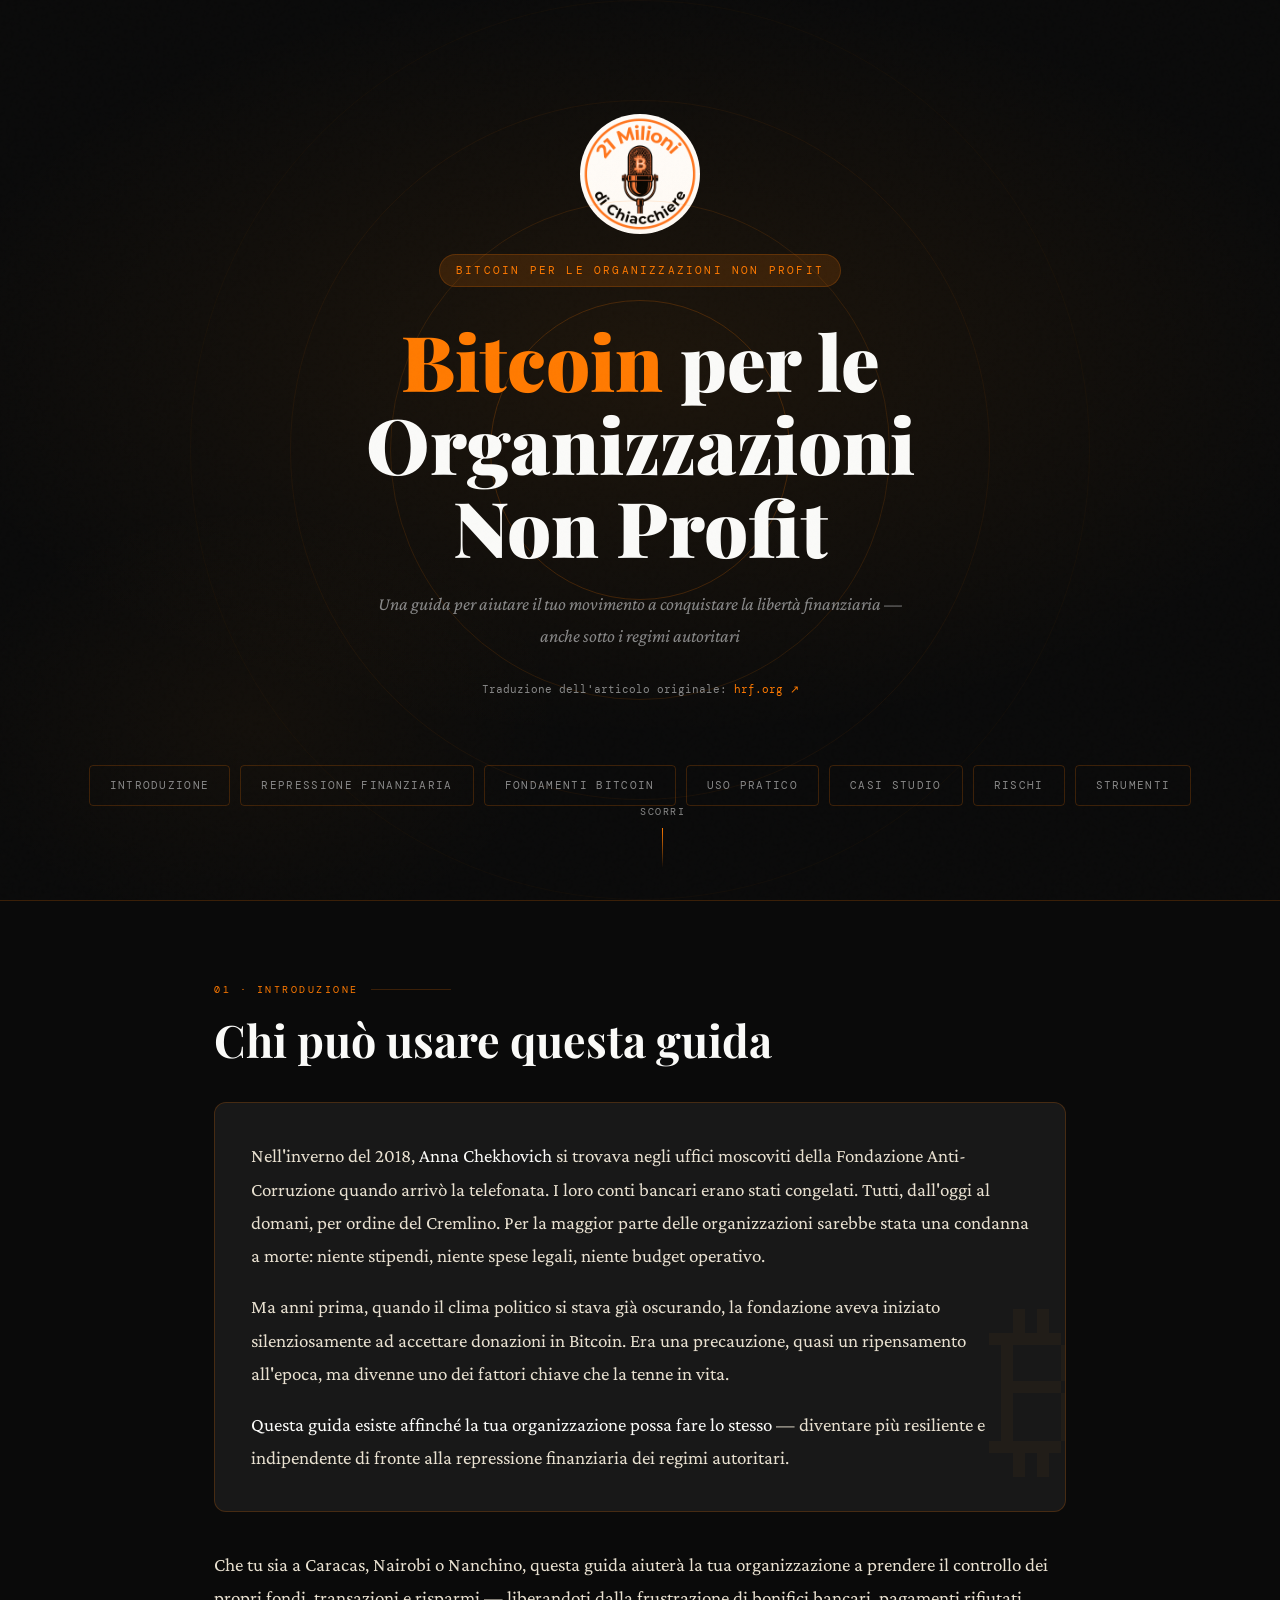
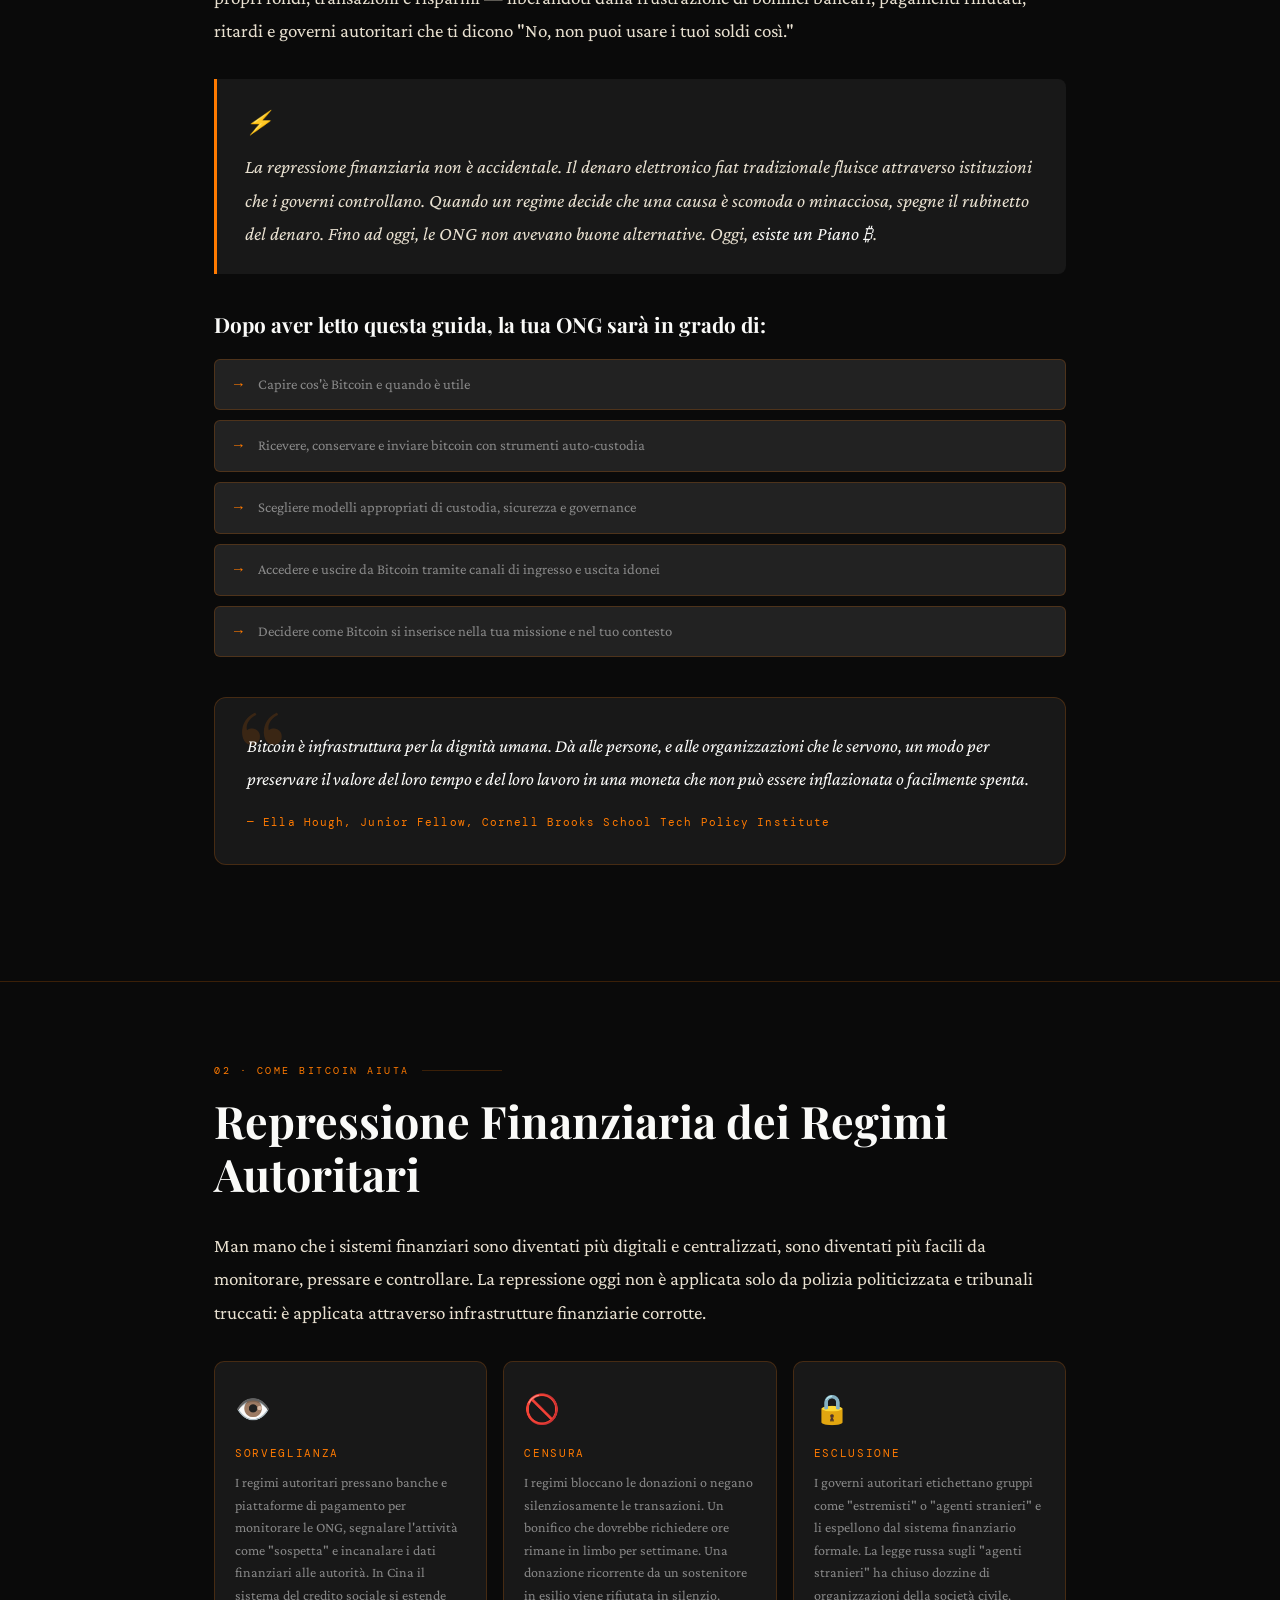
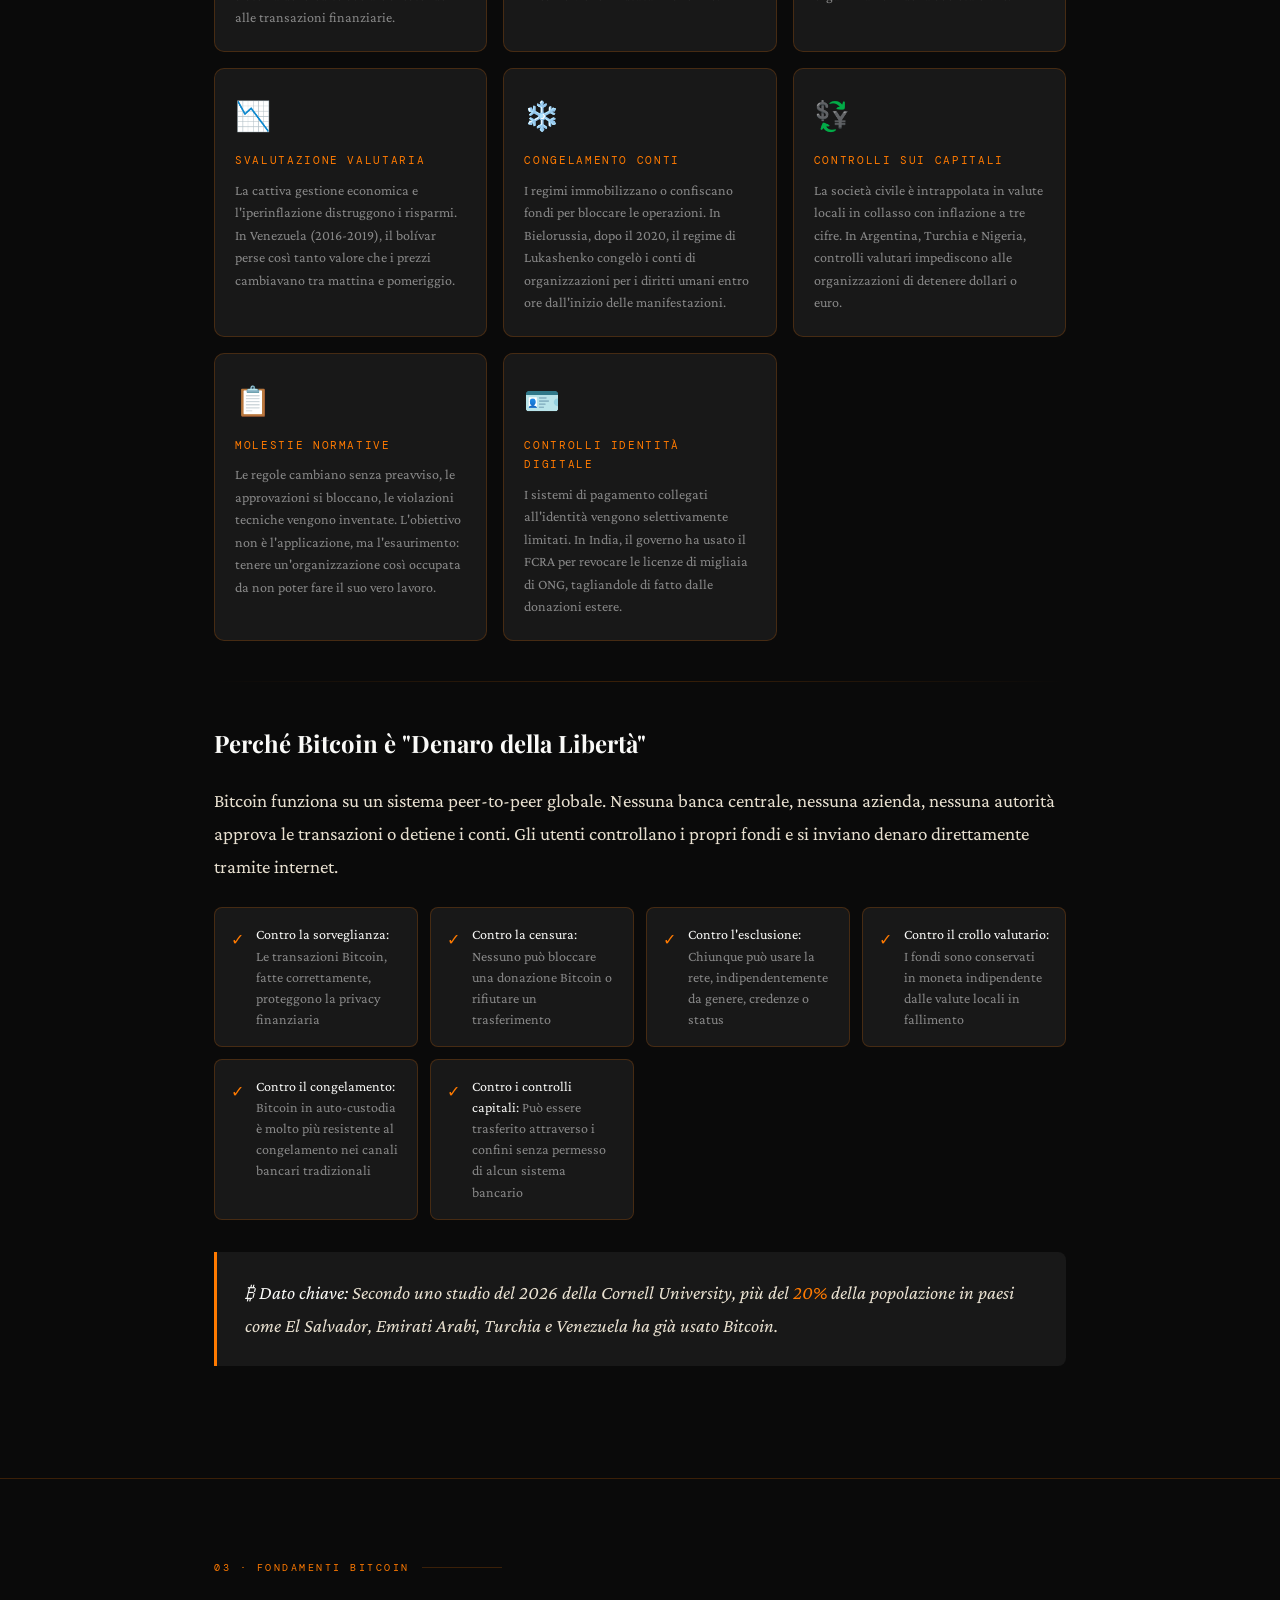
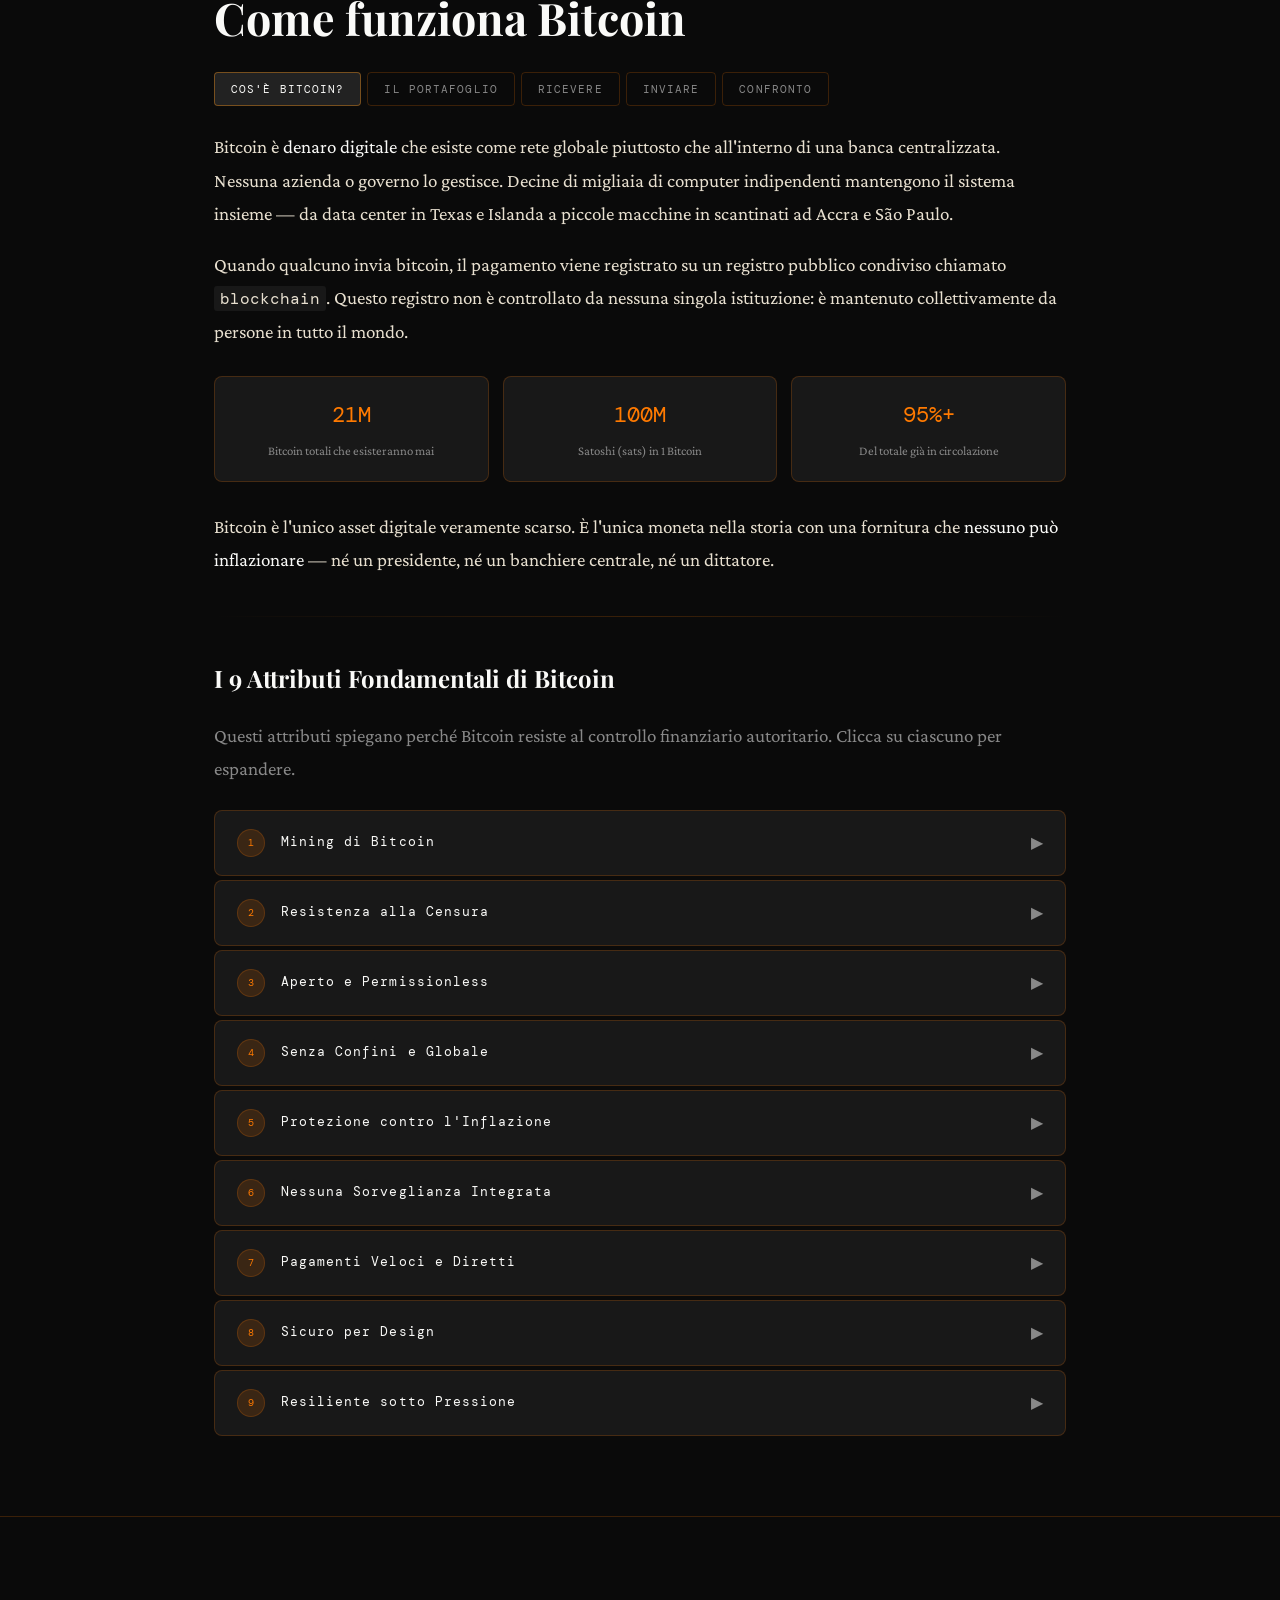
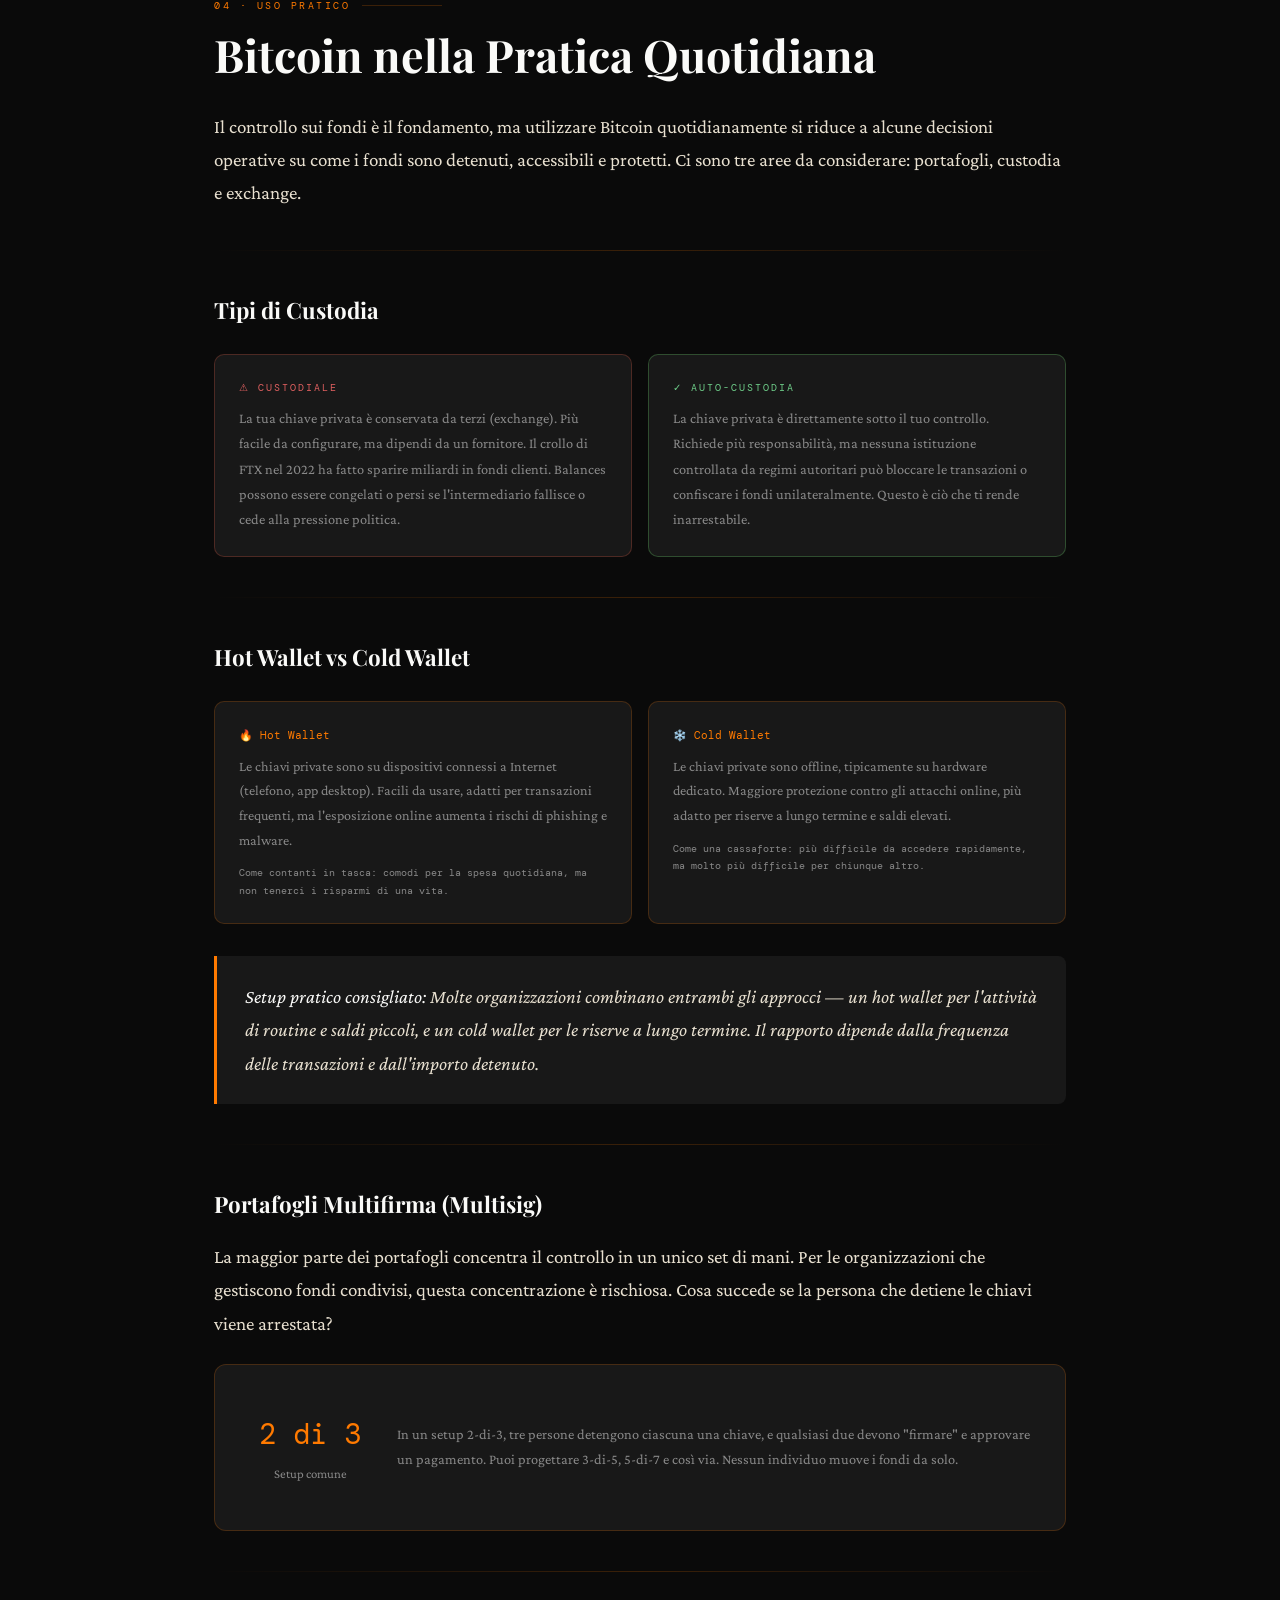
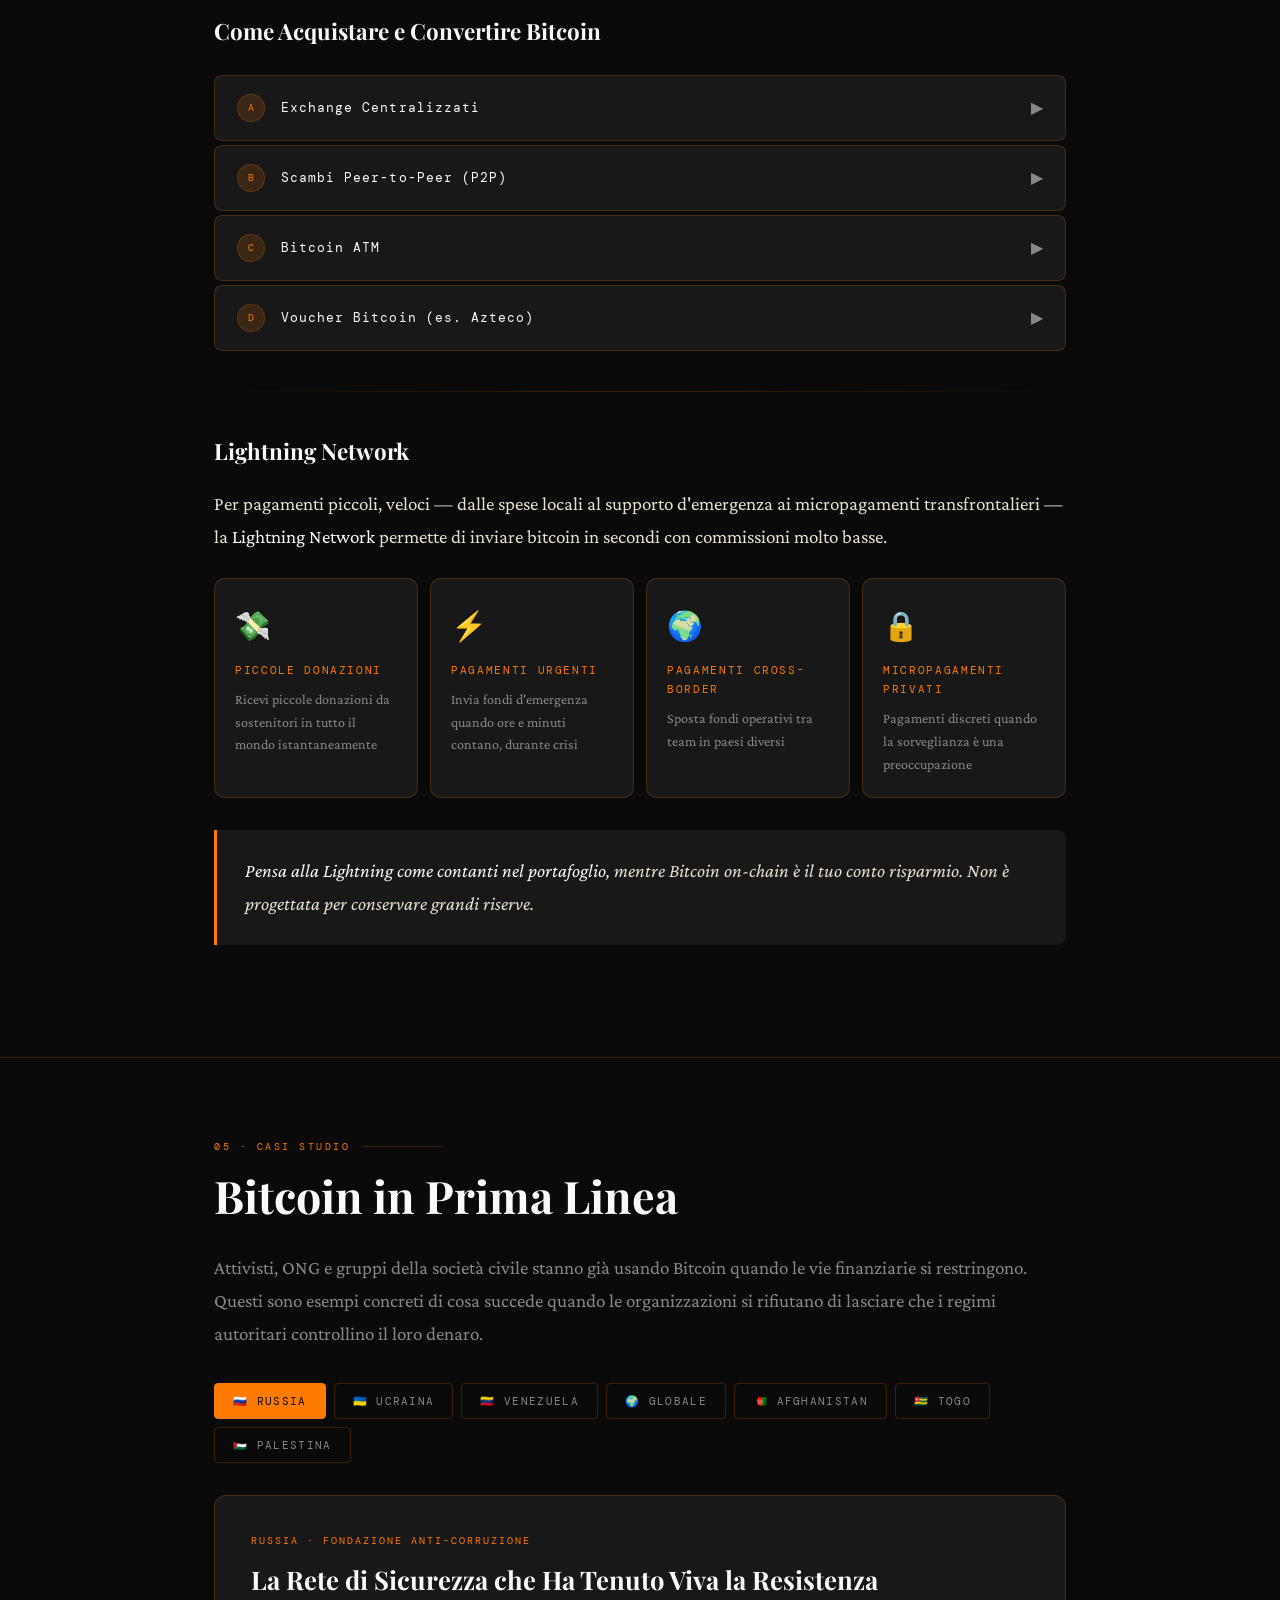
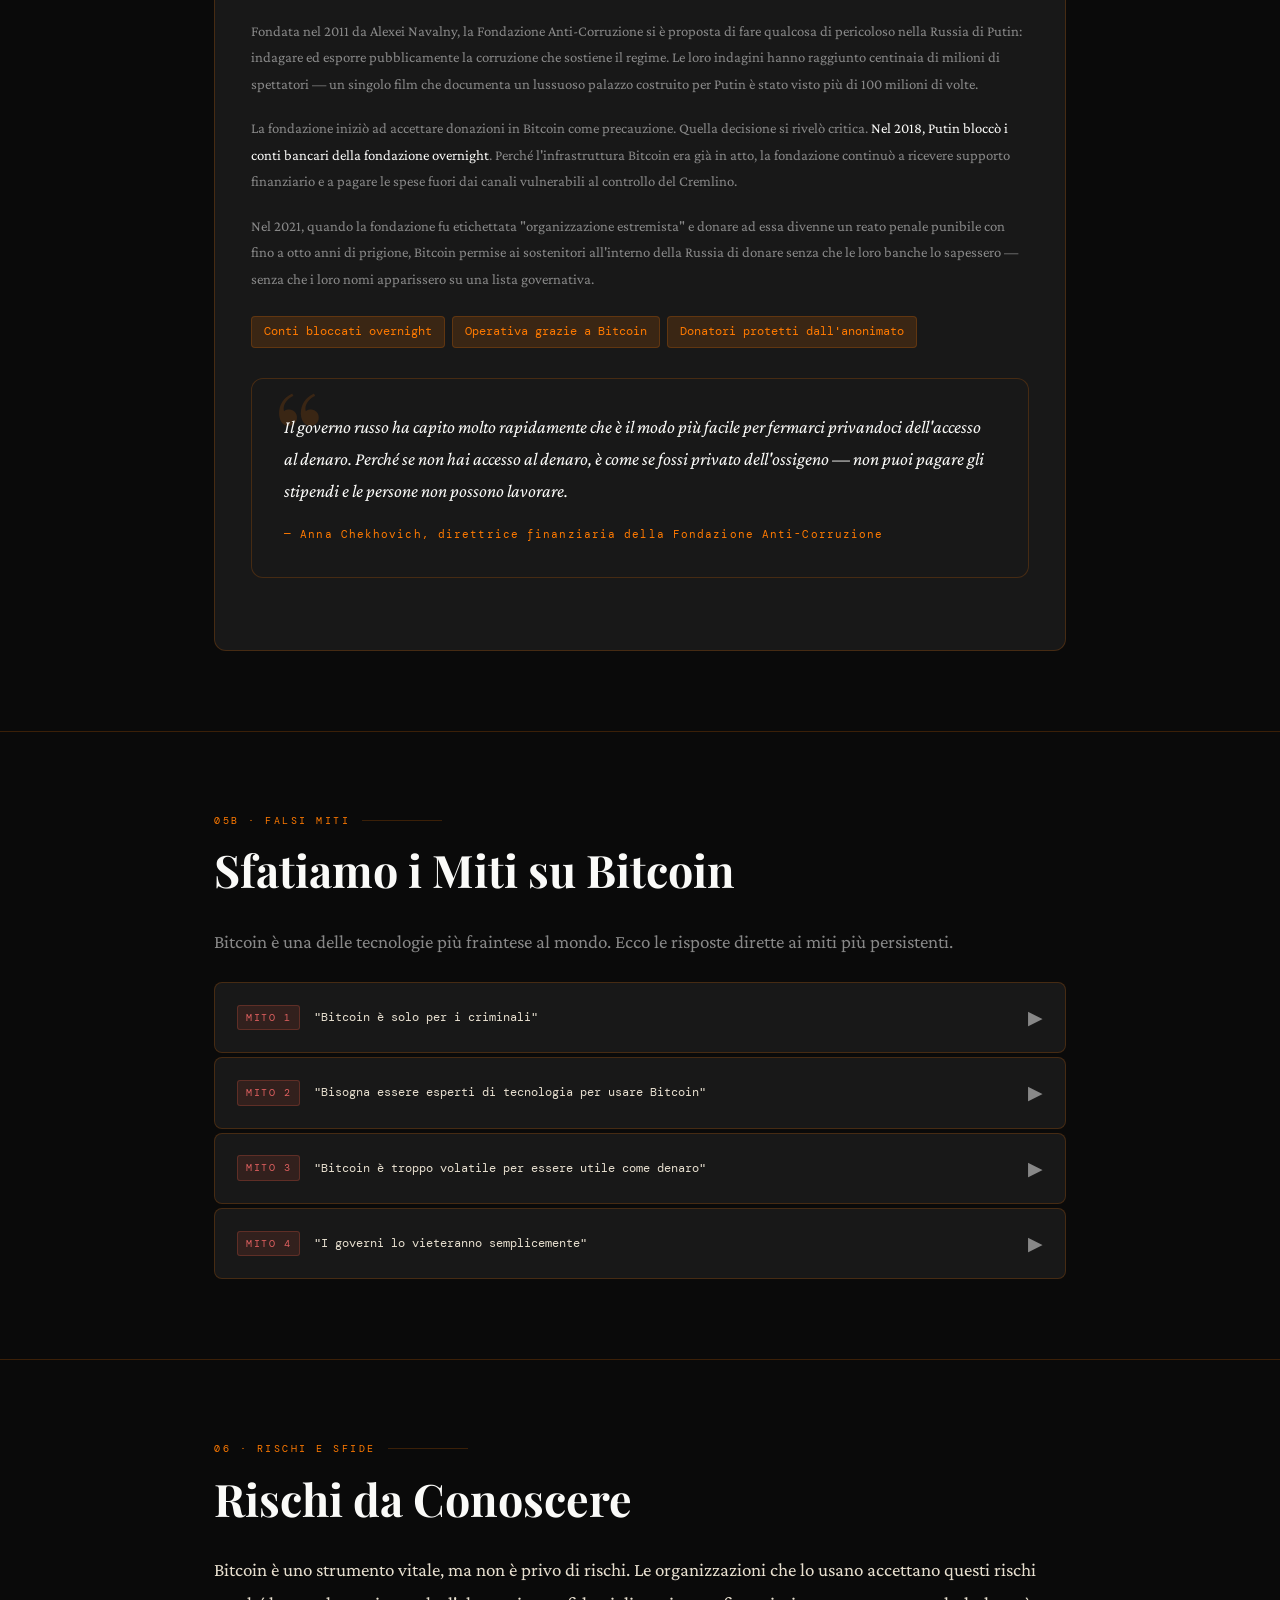
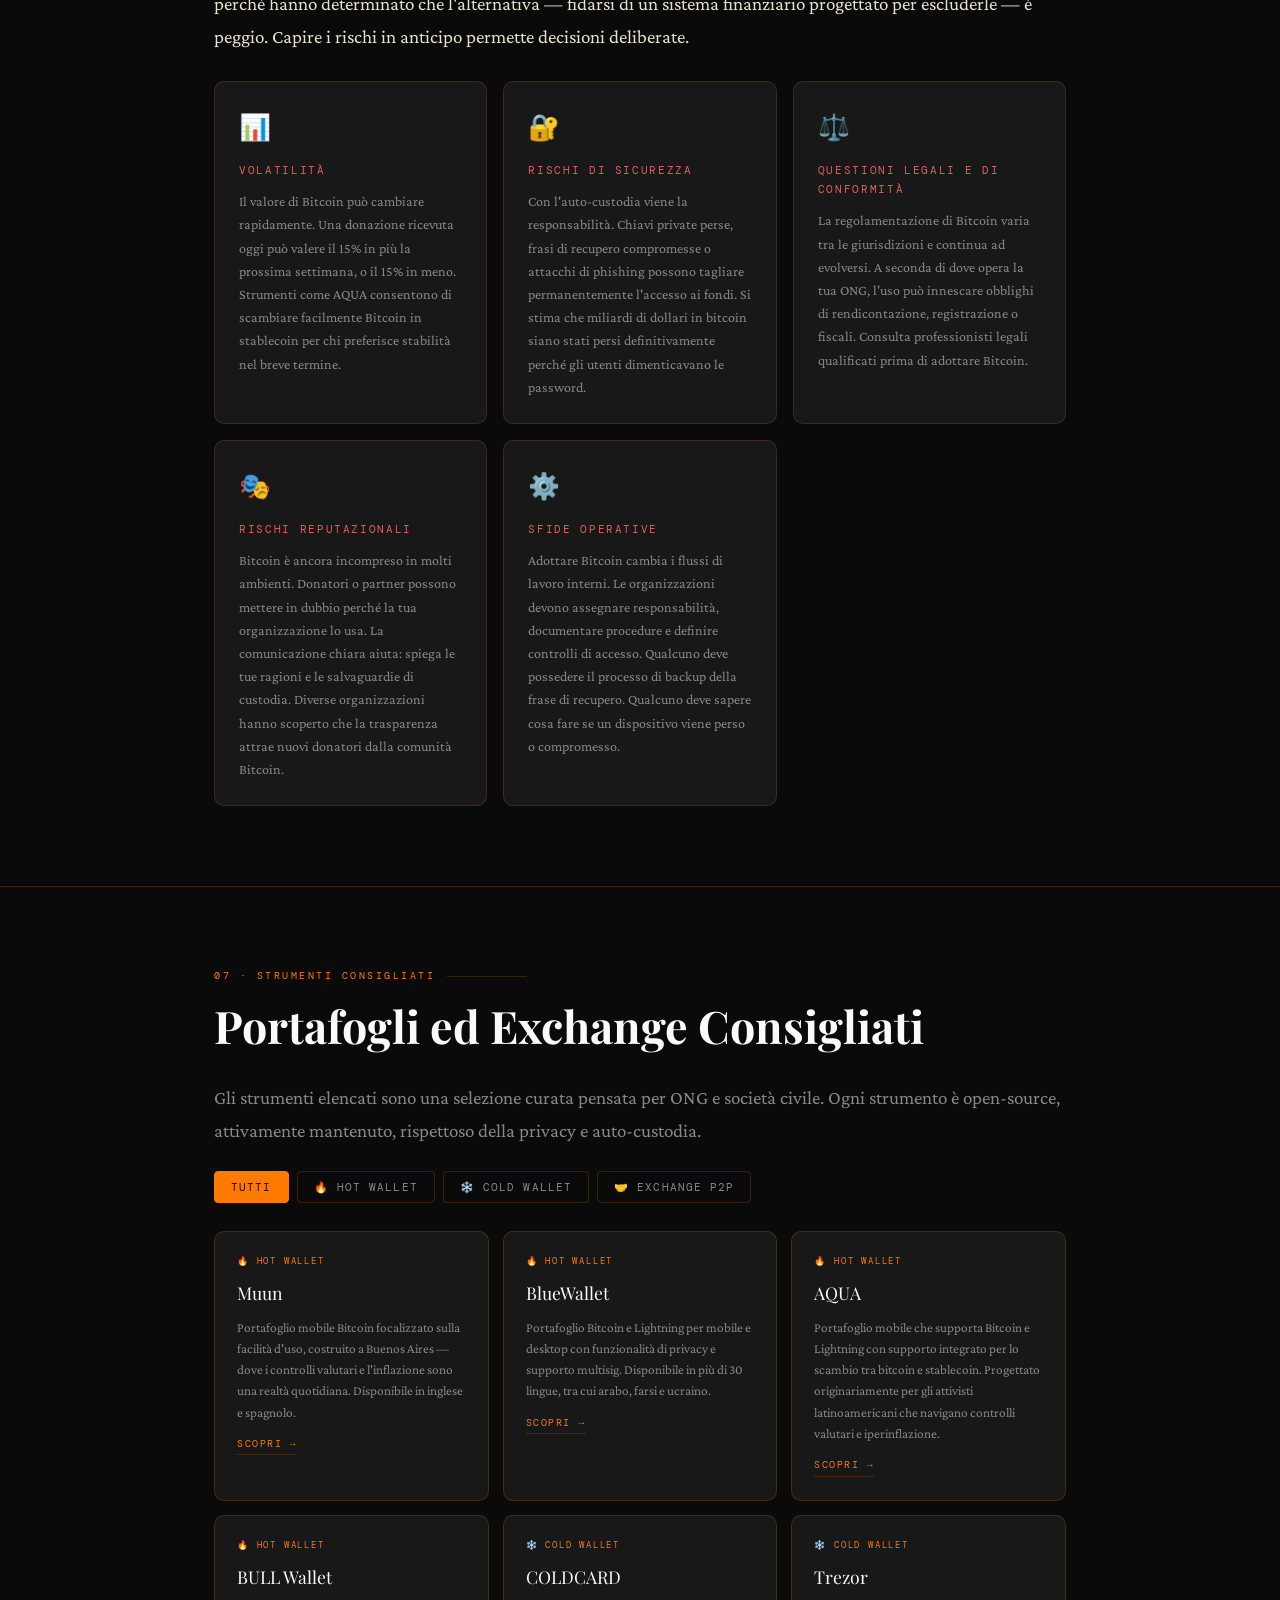
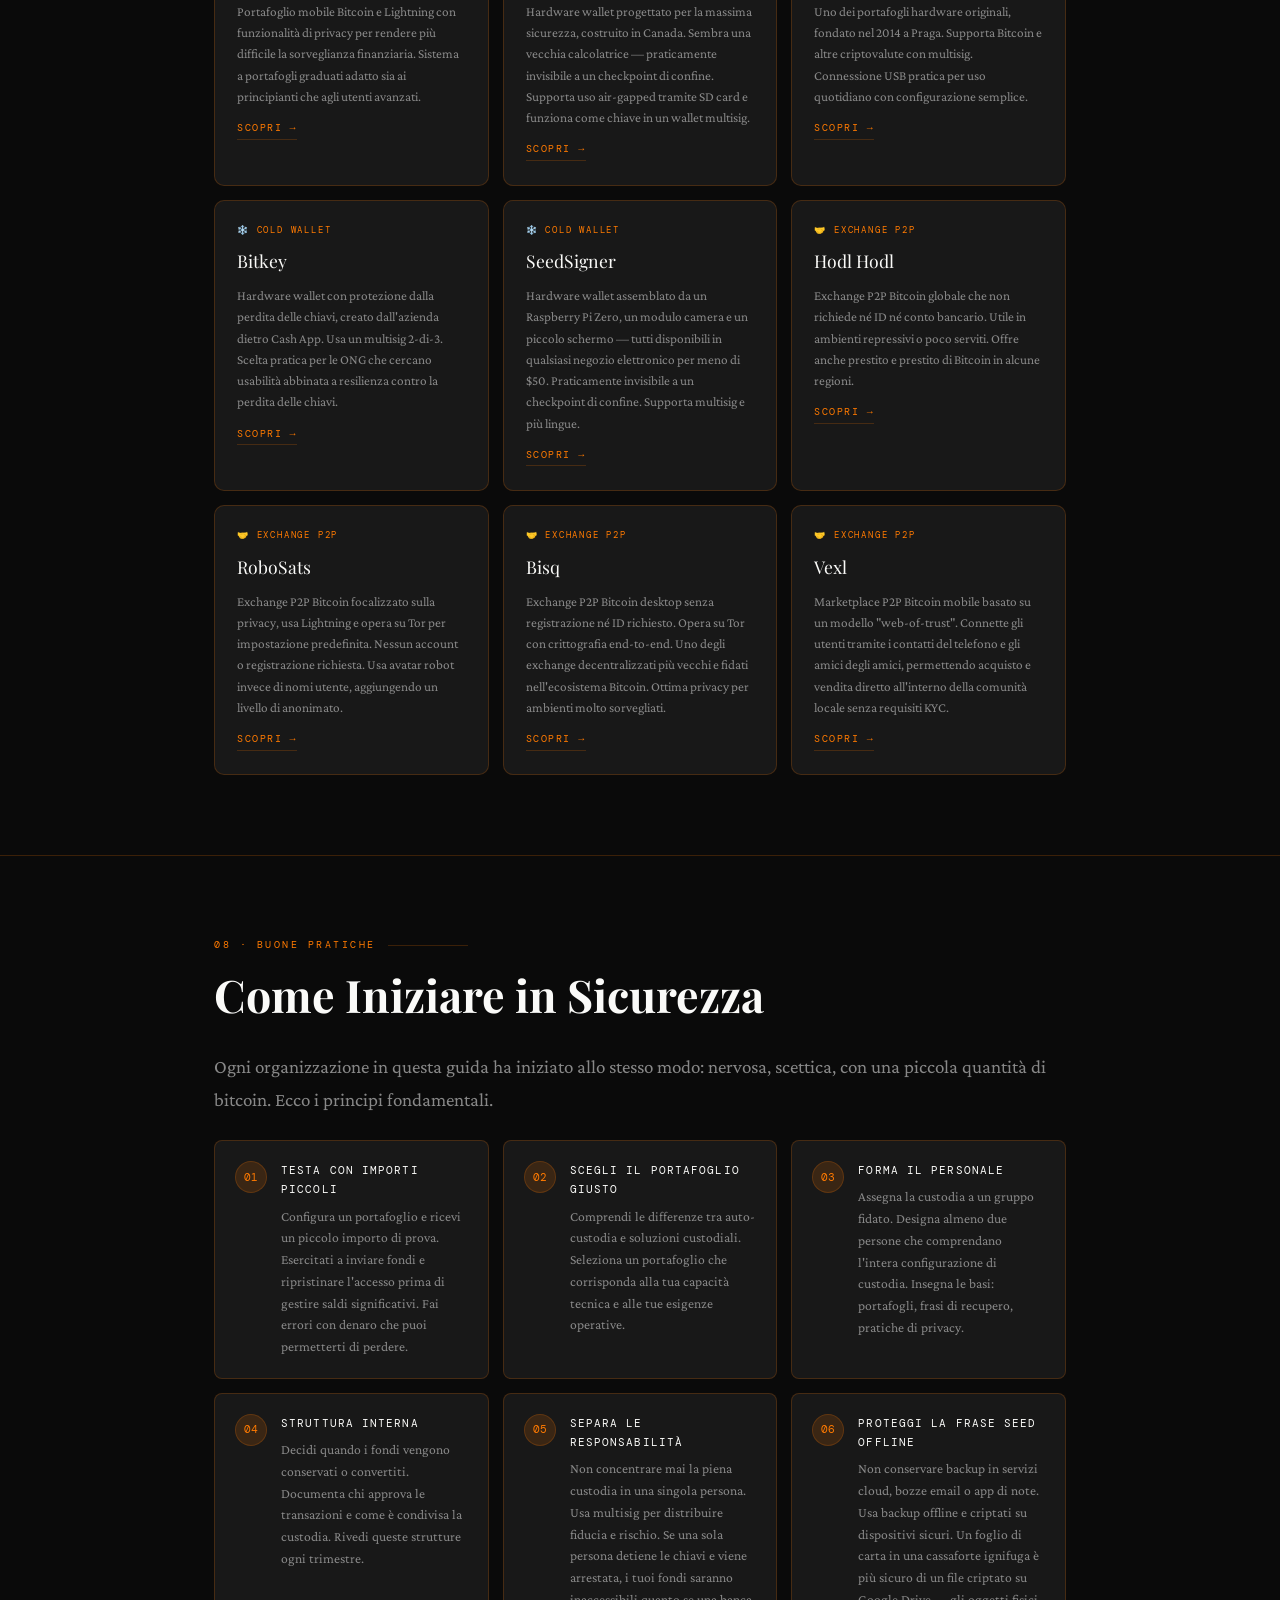
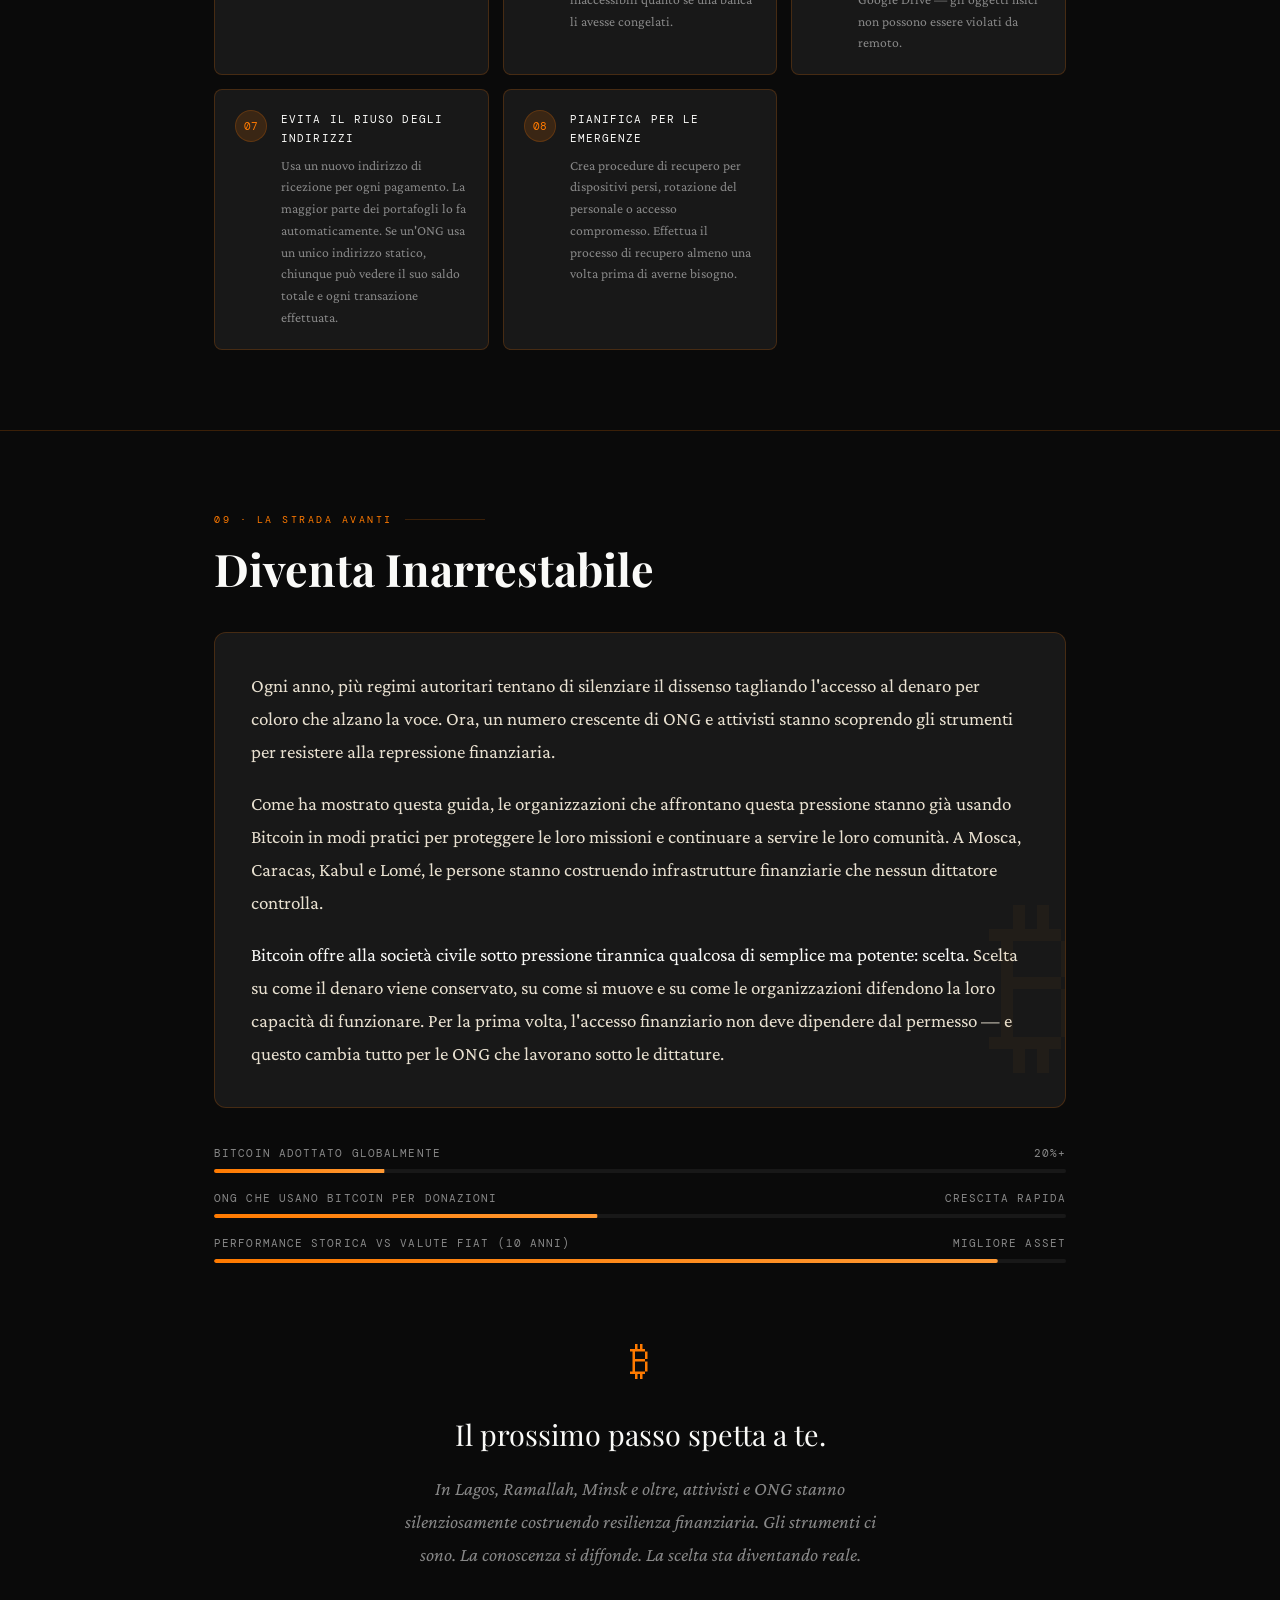
==== commit bf68bb8c: "update logo" ====
--- a/bitcoin-per-non-profit.html
+++ b/bitcoin-per-non-profit.html
@@ -723,7 +723,7 @@
 
 <!-- STICKY HEADER -->
 <header class="sticky-header" id="stickyHeader">
-  <div class="sticky-logo"><img src="avatar.png" alt="21 Milioni" style="height:28px; width:auto; margin-right:8px;" /> 21 Milioni</div>
+  <div class="sticky-logo"><a href="index.html" target="_blank" style="display:flex; align-items:center; text-decoration:none;"><img src="avatar.png" alt="21 Milioni" style="height:28px; border-radius: 14px; width:auto; margin-right:8px;" /> 21 Milioni</a></div>
   <nav class="sticky-nav">
     <a href="#intro">Intro</a>
     <a href="#repression">Repressione</a>
@@ -744,7 +744,7 @@
     <div class="ring"></div>
     <div class="ring"></div>
   </div>
-  <div style="margin-bottom:20px;"><img src="avatar.png" alt="21 Milioni di Chiacchere" style="height:120px; width:auto;" /></div>
+  <div style="margin-bottom:20px;"><a href="index.html" target="_blank"><img src="avatar.png" alt="21 Milioni di Chiacchere" style="height:120px; border-radius: 60px; width:auto; display:block;" /></a></div>
   <div class="hero-badge">Bitcoin per le Organizzazioni Non Profit</div>
   <h1><span>Bitcoin</span> per le Organizzazioni<br>Non Profit</h1>
   <p class="hero-subtitle">Una guida per aiutare il tuo movimento a conquistare la libertà finanziaria — anche sotto i regimi autoritari</p>
@@ -1722,7 +1722,7 @@
 
 <!-- FOOTER -->
 <footer class="footer">
-  <div style="margin-bottom:16px;"><img src="avatar.png" alt="21 Milioni di Chiacchere" style="height:80px; width:auto;" /></div>
+  <div style="margin-bottom:16px;"><a href="index.html" target="_blank"><img src="avatar.png" alt="21 Milioni di Chiacchere" style="height:80px; border-radius: 40px; width:auto; display:block;" /></a></div>
   <div style="font-family:'Playfair Display',serif; color:var(--white); font-size:1.1rem; margin-bottom:12px;">21 Milioni di Chiacchere</div>
   <p class="footer-text">Guida su Bitcoin per le Organizzazioni Non Profit. Basato sulla ricerca della Human Rights Foundation (HRF). Ascolta il podcast su tutte le piattaforme.</p>
   <p class="footer-source">Fonte originale: <a href="https://hrf.org/latest/bitcoin-for-nonprofits-a-guide-to-help-your-movement-achieve-financial-freedom/" target="_blank">hrf.org ↗</a> · Human Rights Foundation</p>
